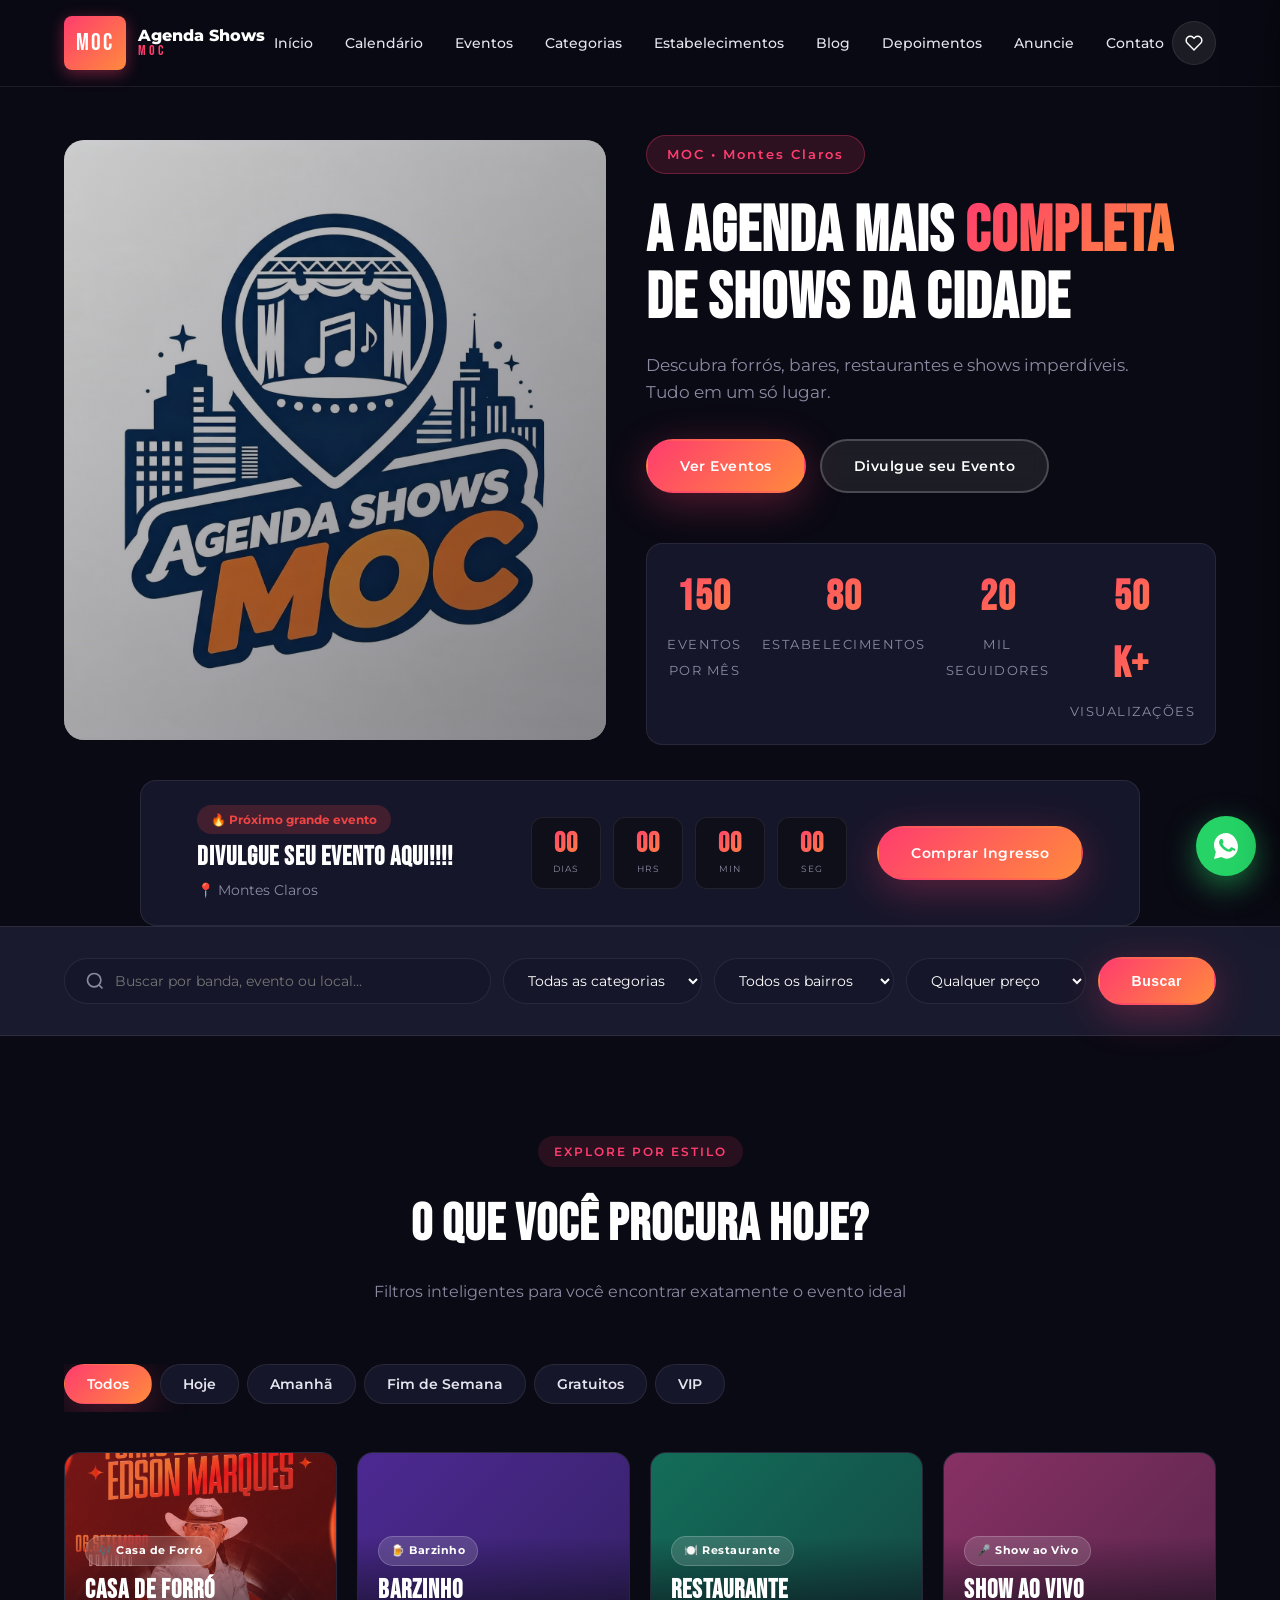
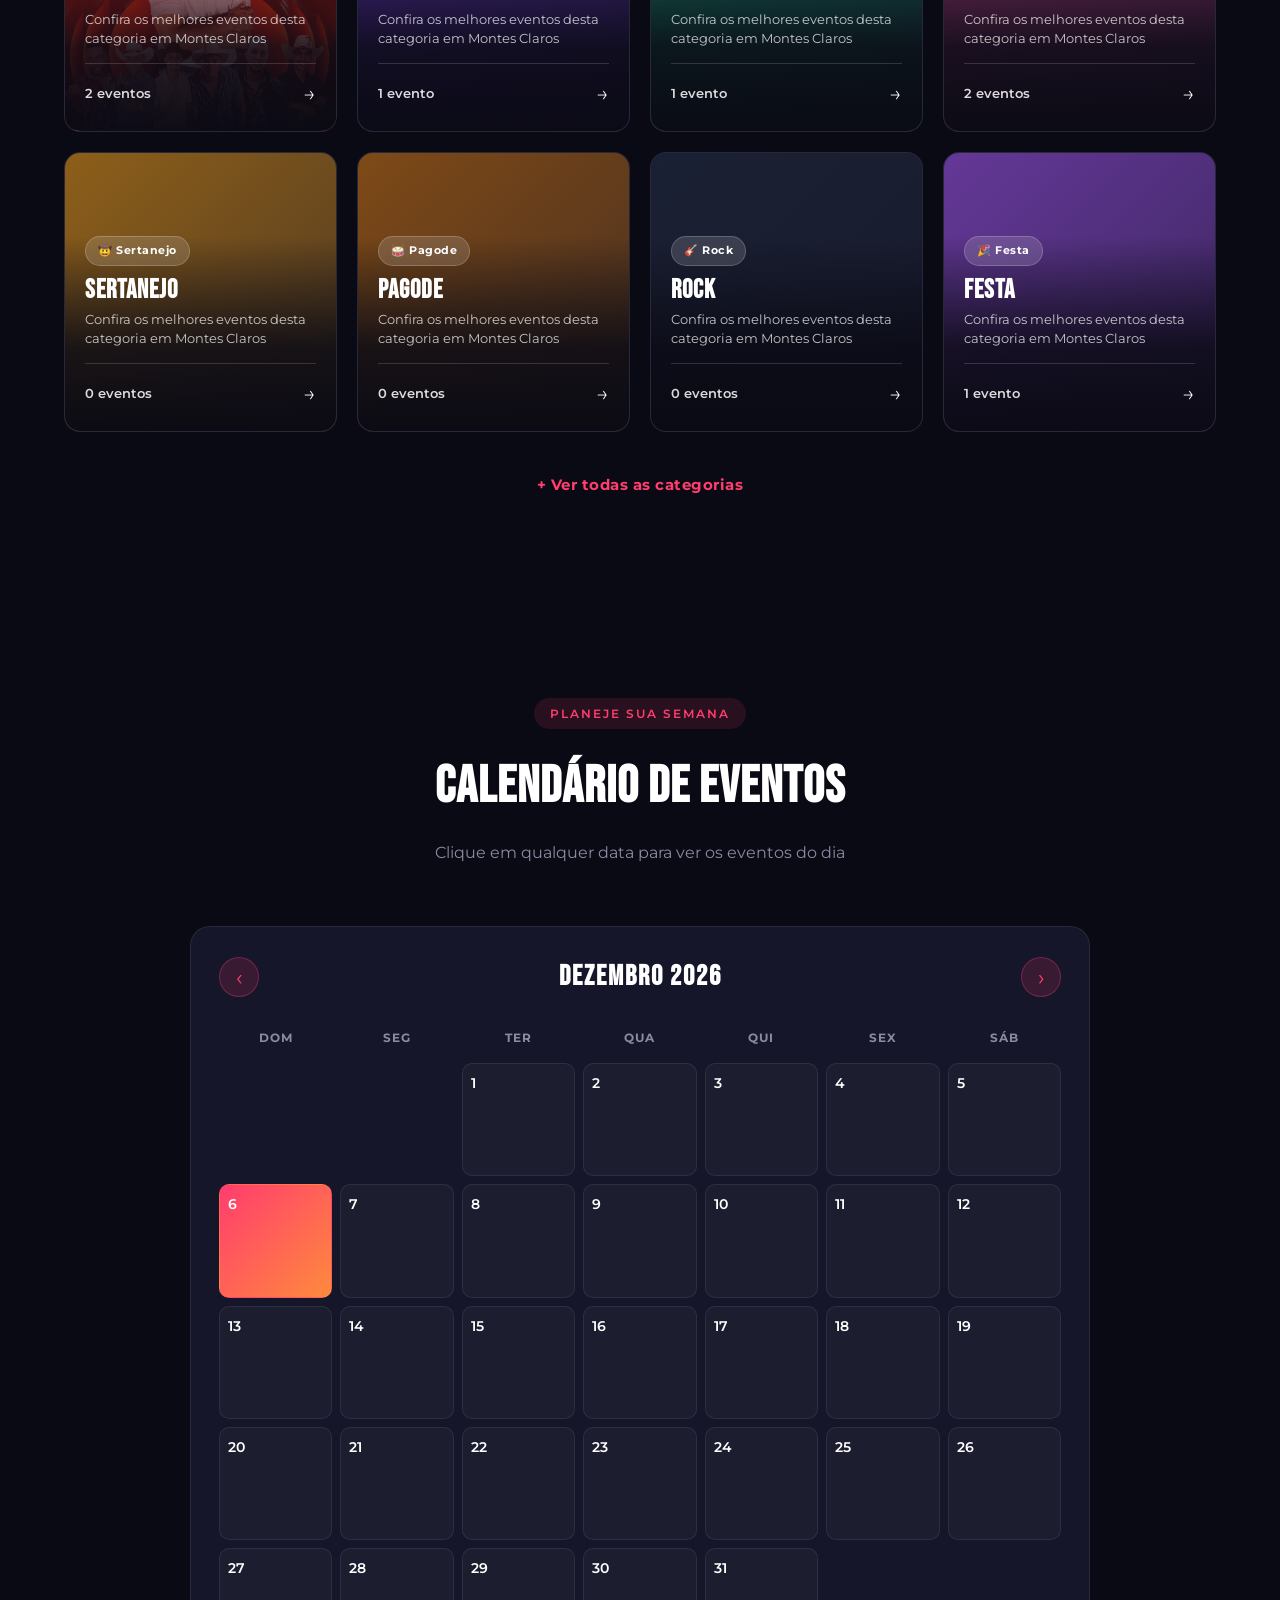
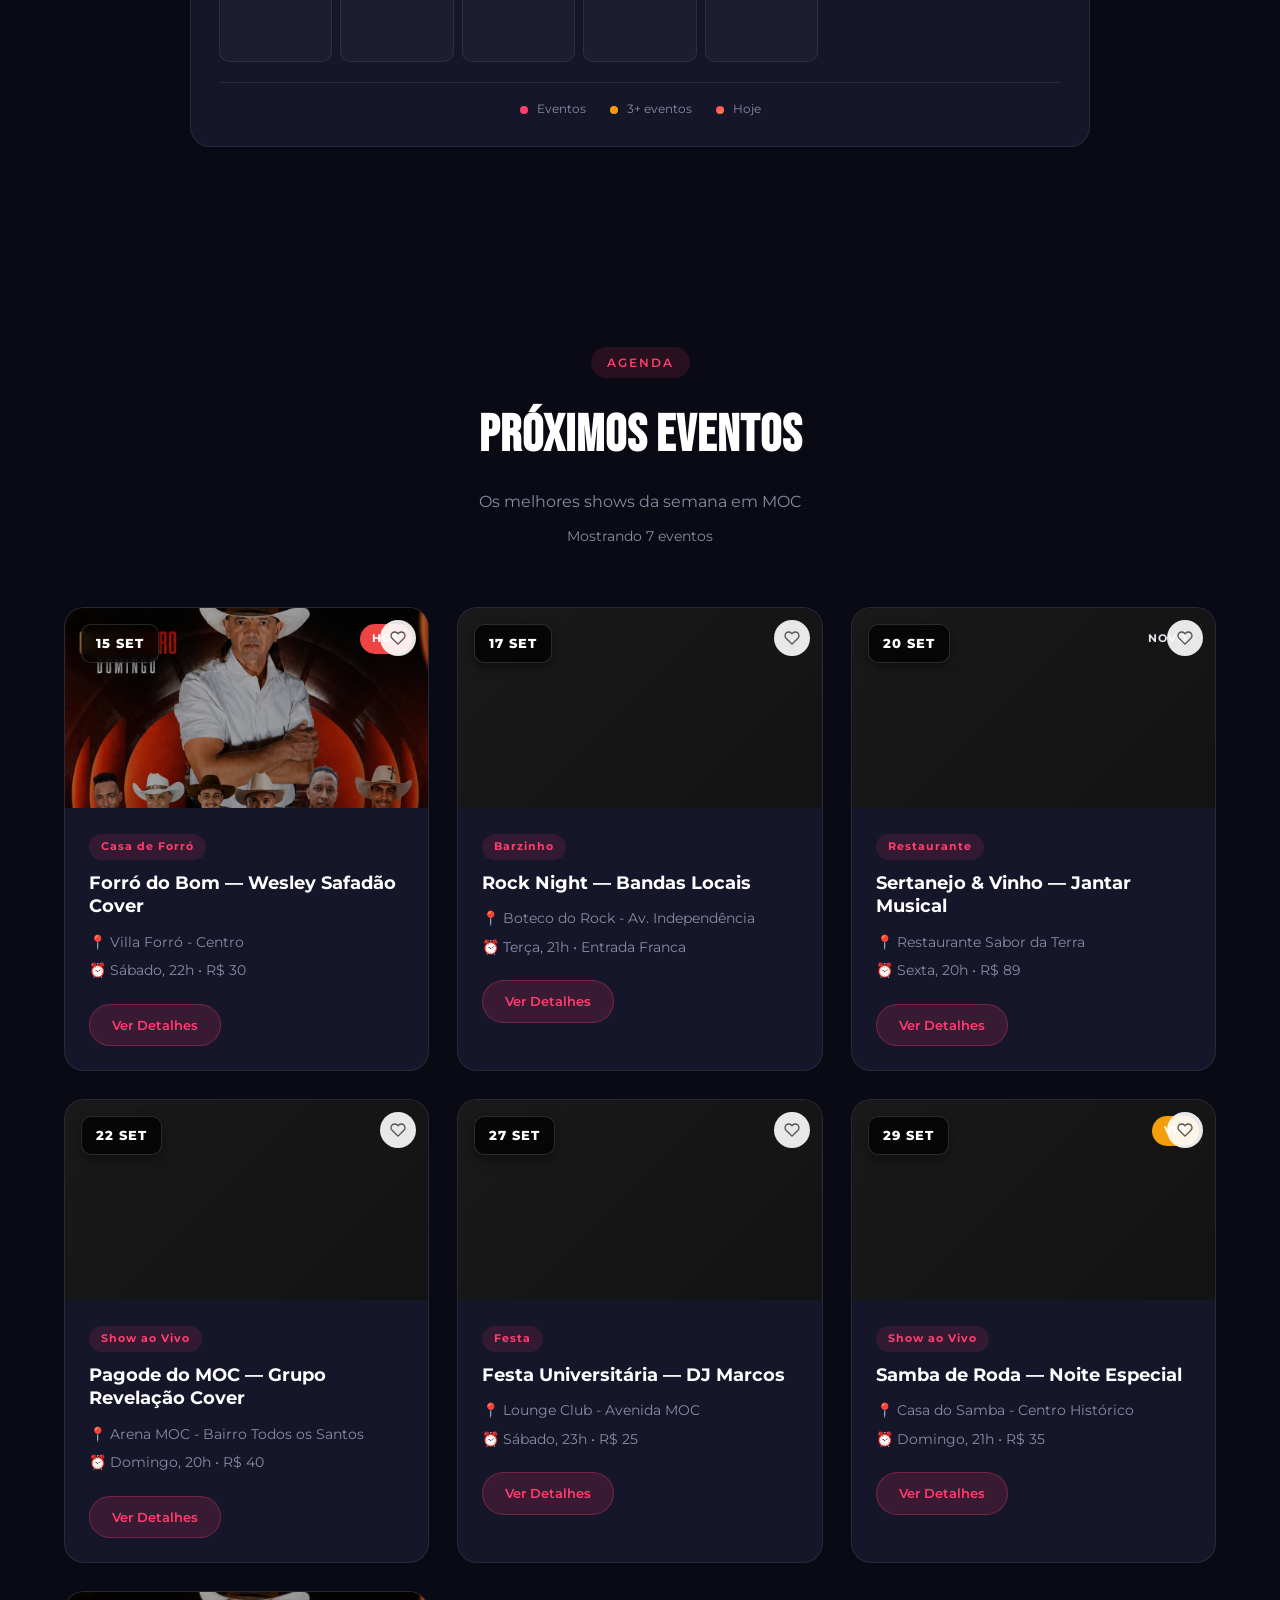
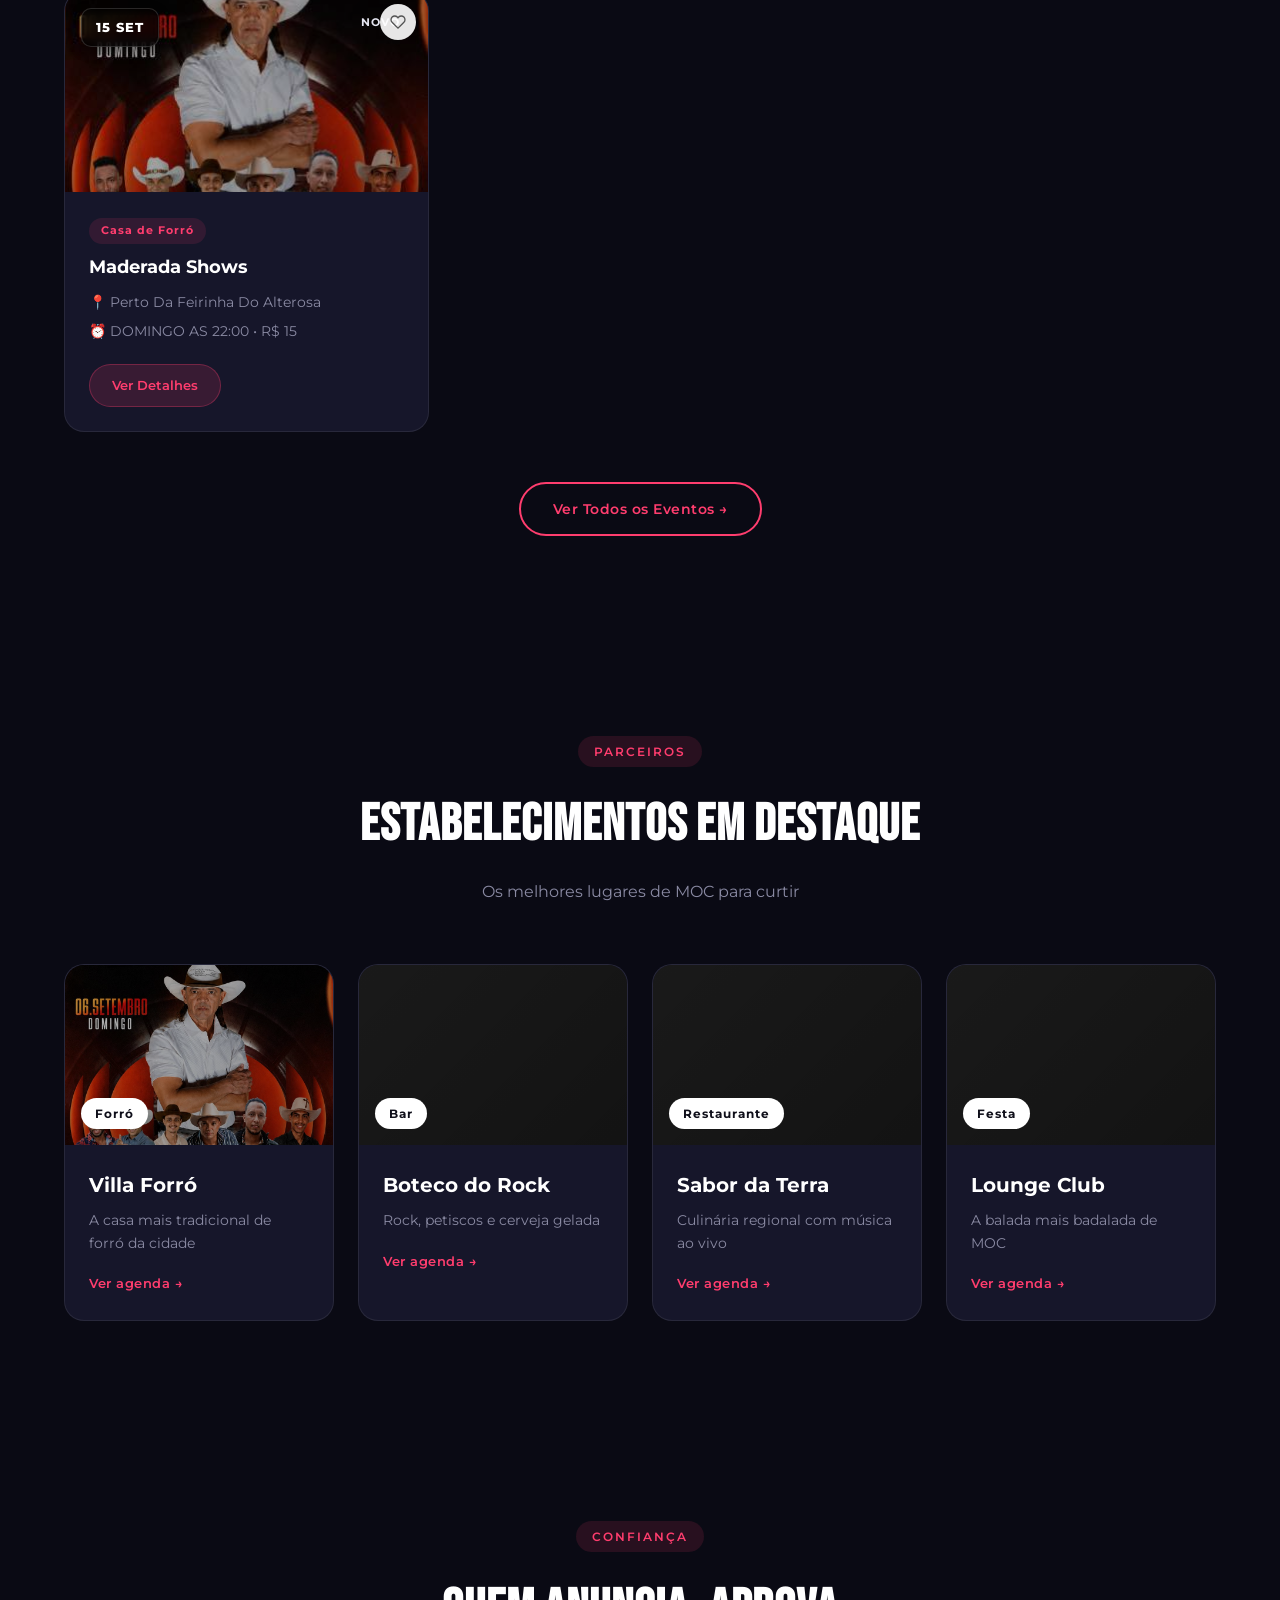
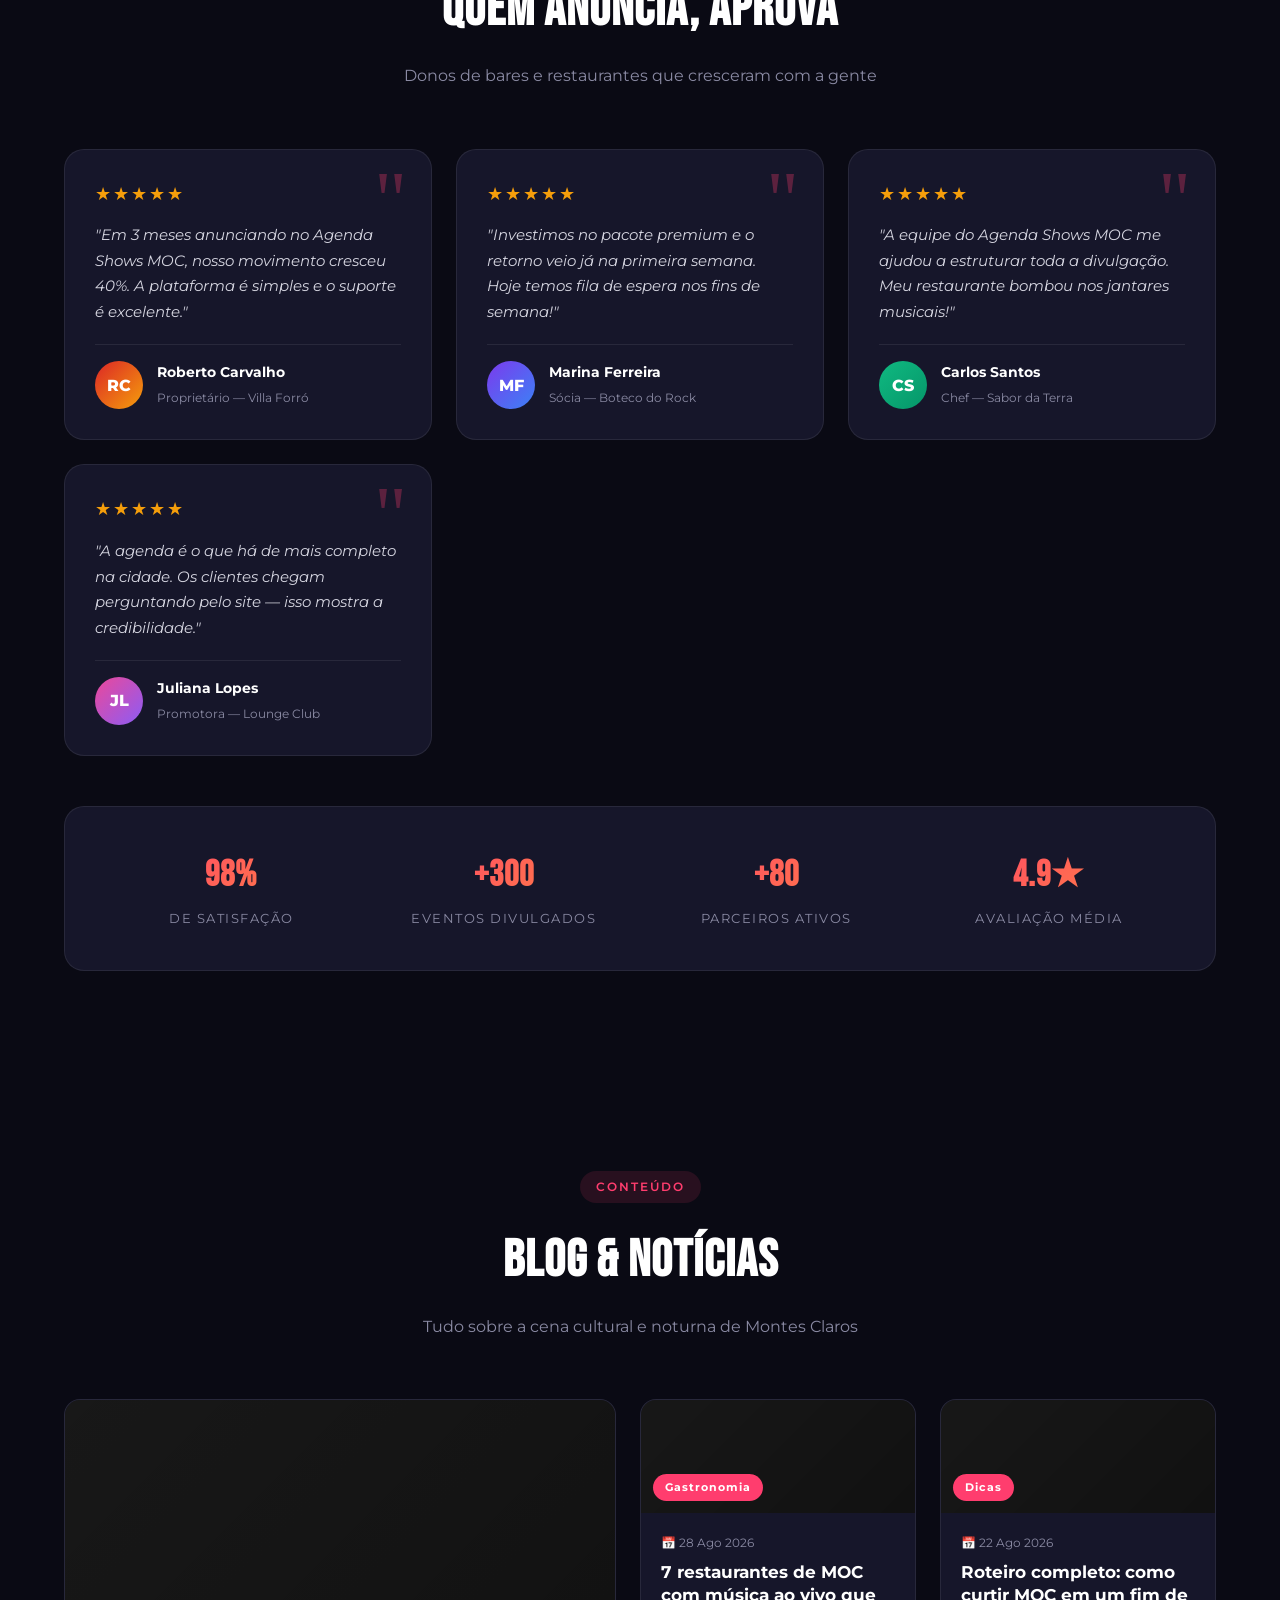
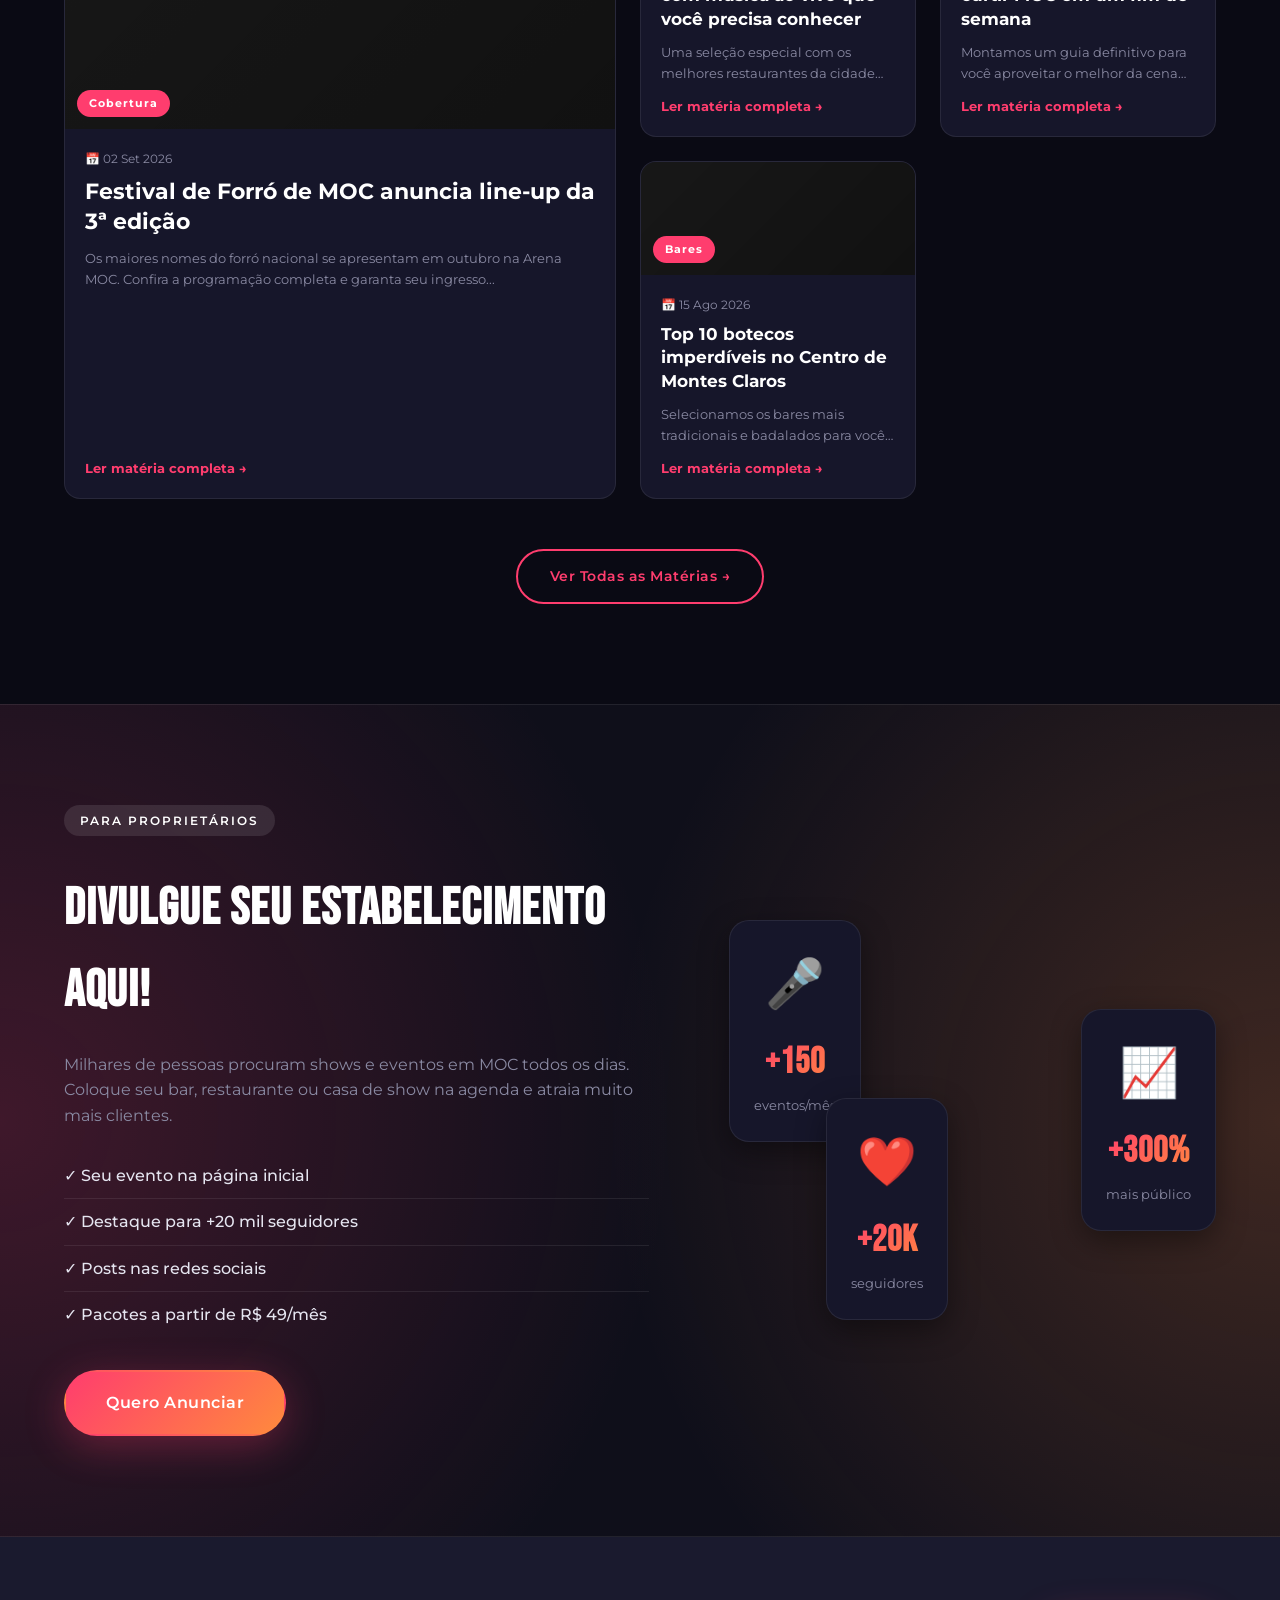
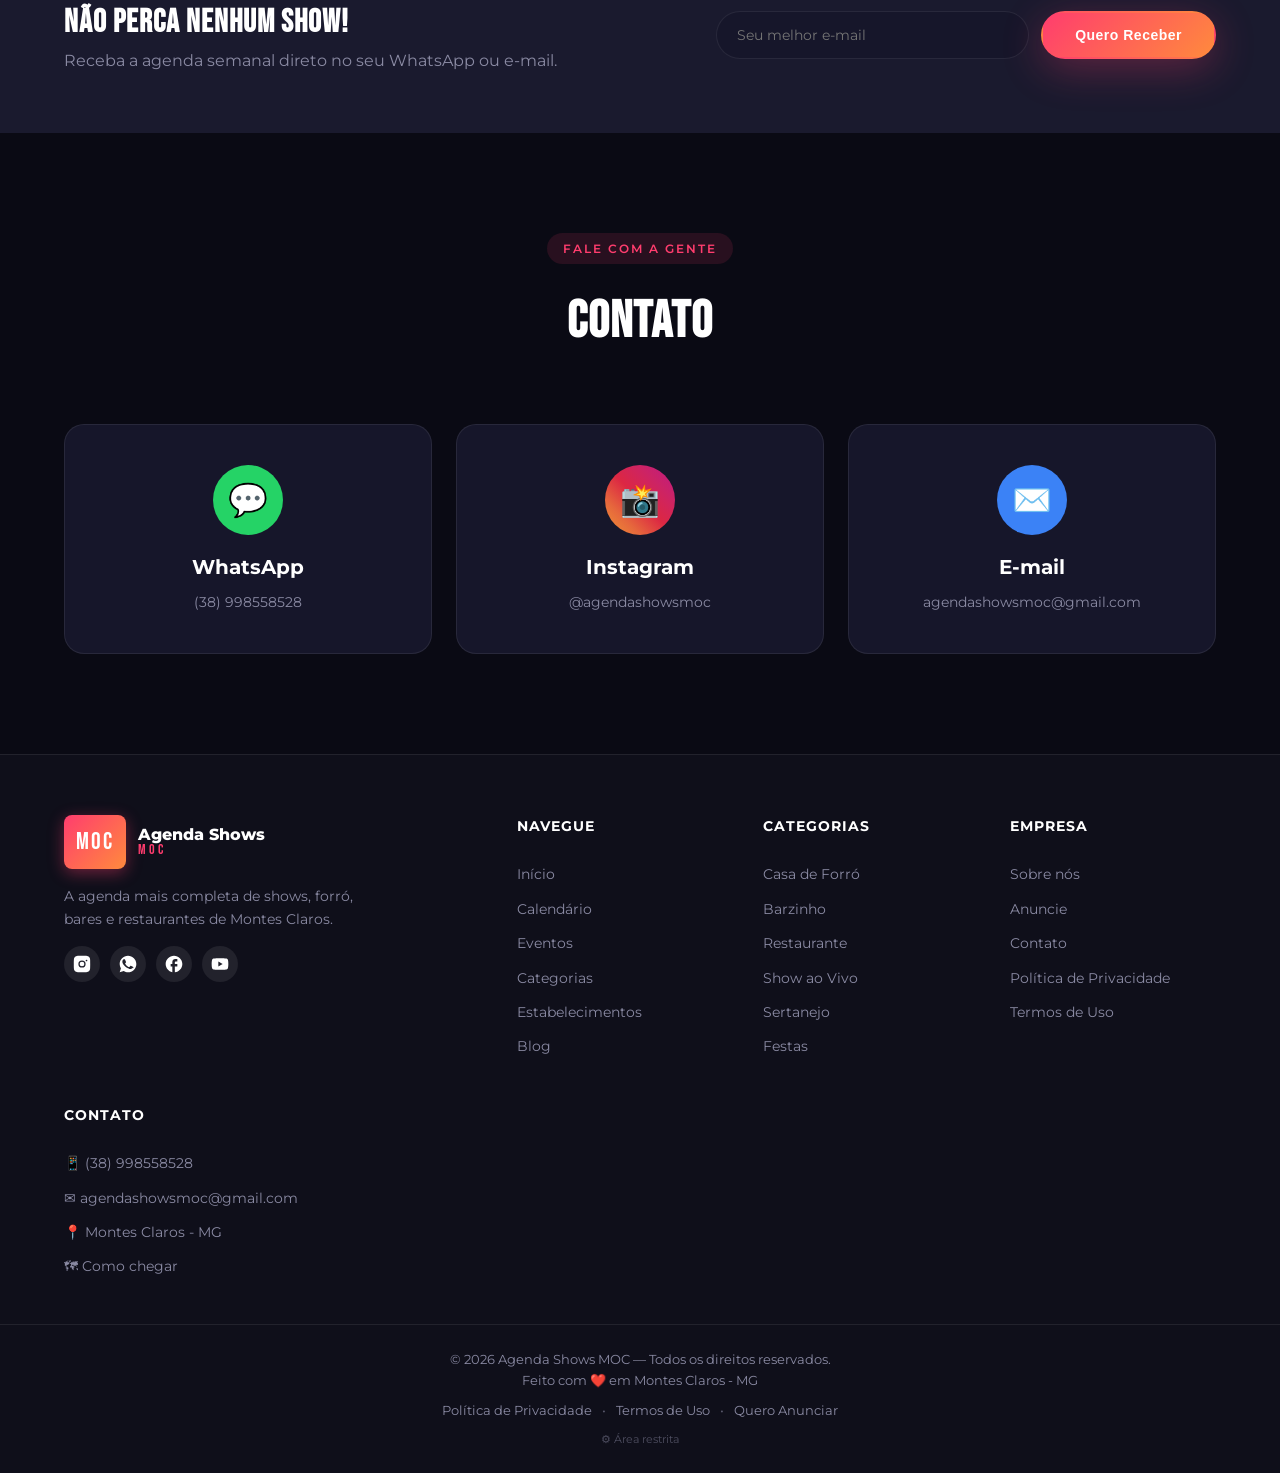
==== index.html @ f7b8862f "fix: capas-tema para categorias sem foto de evento (sertanejo, pagode, rock...) - Categorias usavam " ====
<!DOCTYPE html>
<html lang="pt-BR">
<head>
    <meta charset="UTF-8">
    <meta name="viewport" content="width=device-width, initial-scale=1.0">
    <title>Agenda Shows MOC - Shows, Forró, Bares e Restaurantes em Montes Claros</title>
    <meta name="description" content="A agenda mais completa de shows, forró, bares, restaurantes e festas de Montes Claros - MOC. Fique por dentro de todos os eventos da cidade!">
    <meta name="keywords" content="shows Montes Claros, forró MOC, bares MOC, restaurantes Montes Claros, agenda shows moc, eventos MOC, festas Montes Claros, sertanejo MOC">
    <meta name="author" content="Agenda Shows MOC">
    <meta name="theme-color" content="#0a0a14">

    <!-- 🔑 Google Analytics 4: substitua 'G-XXXXXXXXXX' pelo seu Measurement ID -->
    <script>
        window.GA4_ID = 'G-XXXXXXXXXX'; // TODO: cole aqui o seu Measurement ID
        (function () {
            var id = window.GA4_ID;
            if (!id || id.indexOf('XXXX') !== -1) return; // ativa só quando houver ID real
            window.dataLayer = window.dataLayer || [];
            function gtag() { dataLayer.push(arguments); }
            window.gtag = gtag;
            var s = document.createElement('script'); s.async = true;
            s.src = 'https://www.googletagmanager.com/gtag/js?id=' + id;
            document.head.appendChild(s);
            gtag('js', new Date());
            gtag('config', id);
        })();
    </script>
    <meta name="robots" content="index, follow">

    <!-- Open Graph / Facebook -->
    <meta property="og:type" content="website">
    <meta property="og:url" content="https://agendashowsmoc.com/">
    <meta property="og:title" content="Agenda Shows MOC - A agenda mais completa de Montes Claros">
    <meta property="og:description" content="Descubra shows, forró, bares e restaurantes imperdíveis em Montes Claros. Tudo em um só lugar!">
    <meta property="og:image" content="https://agendashowsmoc.com/AgendaShowsMoc.jpeg">
    <meta property="og:locale" content="pt_BR">
    <meta property="og:site_name" content="Agenda Shows MOC">

    <!-- Twitter -->
    <meta name="twitter:card" content="summary_large_image">
    <meta name="twitter:title" content="Agenda Shows MOC">
    <meta name="twitter:description" content="A agenda mais completa de shows e eventos de Montes Claros.">

    <!-- Schema.org -->
    <script type="application/ld+json">
    {
        "@context": "https://schema.org",
        "@type": "WebSite",
        "name": "Agenda Shows MOC",
        "url": "https://agendashowsmoc.com",
        "description": "A agenda mais completa de shows, forró, bares e restaurantes de Montes Claros",
        "potentialAction": {
            "@type": "SearchAction",
            "target": "https://agendashowsmoc.com/?busca={search_term_string}",
            "query-input": "required name=search_term_string"
        }
    }
    </script>

    <link rel="canonical" href="https://agendashowsmoc.com/">
    <link rel="icon" type="image/svg+xml" href="data:image/svg+xml,%3Csvg%20xmlns='http://www.w3.org/2000/svg'%20viewBox='0%200%20100%20100'%3E%3Crect%20width='100'%20height='100'%20rx='20'%20fill='%23ff3d6e'/%3E%3Ctext%20x='50'%20y='65'%20font-family='Arial%20Black'%20font-size='40'%20fill='white'%20text-anchor='middle'%20font-weight='900'%3EMOC%3C/text%3E%3C/svg%3E">

    <link rel="preconnect" href="https://fonts.googleapis.com">
    <link rel="preconnect" href="https://fonts.gstatic.com" crossorigin>
    <link rel="preconnect" href="https://images.unsplash.com" crossorigin>
    <link href="https://fonts.googleapis.com/css2?family=Bebas+Neue&family=Montserrat:wght@400;500;600;700;800;900&family=Pacifico&display=swap" rel="stylesheet">
    <link rel="stylesheet" href="styles.css?v=40">
</head>
<body>
    <!-- HEADER -->
    <header class="header">
        <div class="container header-inner">
            <a href="#" class="logo">
                <span class="logo-icon">MOC</span>
                <div class="logo-text">
                    <span class="logo-title">Agenda Shows</span>
                    <span class="logo-sub">MOC</span>
                </div>
            </a>
            <nav class="nav" id="nav">
                <a href="#home">Início</a>
                <a href="#calendario">Calendário</a>
                <a href="#eventos">Eventos</a>
                <a href="#categorias">Categorias</a>
                <a href="#estabelecimentos">Estabelecimentos</a>
                <a href="#blog">Blog</a>
                <a href="#depoimentos">Depoimentos</a>
                <a href="#anuncie">Anuncie</a>
                <a href="#contato">Contato</a>
            </nav>
            <div class="header-actions">
                <button class="fav-btn" id="favBtn" aria-label="Favoritos">
                    <svg viewBox="0 0 24 24" fill="none" stroke="currentColor" stroke-width="2"><path d="M20.84 4.61a5.5 5.5 0 0 0-7.78 0L12 5.67l-1.06-1.06a5.5 5.5 0 0 0-7.78 7.78l1.06 1.06L12 21.23l7.78-7.78 1.06-1.06a5.5 5.5 0 0 0 0-7.78z"/></svg>
                    <span class="fav-count" id="favCount">0</span>
                </button>
                <button class="menu-toggle" id="menuToggle" aria-label="Abrir menu" aria-expanded="false" aria-controls="nav">
                    <span></span><span></span><span></span>
                </button>
            </div>
        </div>
    </header>

    <!-- HERO -->
    <section class="hero" id="home">
        <div class="container hero-container">
            <div class="hero-img-wrapper">
                <img class="hero-img" src="fotos/AgendaShowsMoc.jpeg" alt="Agenda Shows MOC" decoding="async">
            </div>
            <div class="hero-content">
                <span class="hero-badge" data-cfg="heroBadge">MOC • Montes Claros</span>
                <h1 class="hero-title" data-cfg="heroTitulo">A agenda mais <span>completa</span> de shows da cidade</h1>
                <p class="hero-sub" data-cfg="heroSub">Descubra forrós, bares, restaurantes e shows imperdíveis. Tudo em um só lugar.</p>
                <div class="hero-actions">
                    <a href="#eventos" class="btn btn-primary">Ver Eventos</a>
                    <a href="#anuncie" class="btn btn-ghost">Divulgue seu Evento</a>
                </div>
                <div class="hero-stats">
                    <div class="stat"><strong data-target="150">0</strong><span>Eventos por mês</span></div>
                    <div class="stat"><strong data-target="80">0</strong><span>Estabelecimentos</span></div>
                    <div class="stat"><strong data-target="20">0</strong><span>Mil seguidores</span></div>
                    <div class="stat"><strong data-target="50">0</strong><strong style="margin-left:-2px">k+</strong><span>Visualizações</span></div>
                </div>
            </div>
        </div>

        <!-- Countdown do próximo grande evento -->
        <div class="hero-countdown">
            <div class="container countdown-inner">
                <div class="cd-left">
                    <span class="cd-tag">🔥 Próximo grande evento</span>
                    <h3 class="cd-title">Festival de Forró de MOC — 3ª Edição</h3>
                    <p class="cd-info">📍 Arena MOC • 15 de Outubro, 2026 • 20h</p>
                </div>
                <div class="cd-timer" id="cdTimer">
                    <div class="cd-box"><strong id="cdDays">00</strong><span>Dias</span></div>
                    <div class="cd-box"><strong id="cdHours">00</strong><span>Hrs</span></div>
                    <div class="cd-box"><strong id="cdMins">00</strong><span>Min</span></div>
                    <div class="cd-box"><strong id="cdSecs">00</strong><span>Seg</span></div>
                </div>
                <a href="#" class="btn btn-primary cd-btn">Comprar Ingresso</a>
            </div>
        </div>
    </section>

    <!-- BUSCA -->
    <section class="search-bar">
        <div class="container search-inner">
            <div class="search-box">
                <svg width="20" height="20" viewBox="0 0 24 24" fill="none" stroke="currentColor" stroke-width="2"><circle cx="11" cy="11" r="8"/><path d="m21 21-4.3-4.3"/></svg>
                <input type="text" id="searchInput" placeholder="Buscar por banda, evento ou local...">
            </div>
            <select class="filter-select" id="filterCat">
                <option value="">Todas as categorias</option>
                <option>Casa de Forró</option>
                <option>Barzinho</option>
                <option>Restaurante</option>
                <option>Show ao Vivo</option>
                <option>Sertanejo</option>
                <option>Pagode</option>
                <option>Rock</option>
                <option>Festa</option>
            </select>
            <select class="filter-select" id="filterBairro">
                <option value="">Todos os bairros</option>
                <option>Centro</option>
                <option>Todos os Santos</option>
                <option>Independência</option>
                <option>São José</option>
                <option>Cidade Nova</option>
                <option>Major Prates</option>
            </select>
            <select class="filter-select" id="filterPreco">
                <option value="">Qualquer preço</option>
                <option>Gratuito</option>
                <option>Até R$ 30</option>
                <option>Até R$ 60</option>
                <option>Até R$ 100</option>
                <option>Acima de R$ 100</option>
            </select>
            <button class="btn btn-primary" id="searchBtn">Buscar</button>
        </div>
    </section>

    <!-- CATEGORIAS -->
    <section class="section categorias" id="categorias">
        <div class="container">
            <div class="section-head">
                <span class="section-tag" data-cfg="catTag">Explore por estilo</span>
                <h2 class="section-title" data-cfg="catTitulo">O que você procura hoje?</h2>
                <p class="section-sub" data-cfg="catSub">Filtros inteligentes para você encontrar exatamente o evento ideal</p>
            </div>

            <div class="cat-tabs">
                <button class="cat-tab active">Todos</button>
                <button class="cat-tab">Hoje</button>
                <button class="cat-tab">Amanhã</button>
                <button class="cat-tab">Fim de Semana</button>
                <button class="cat-tab">Gratuitos</button>
                <button class="cat-tab">VIP</button>
            </div>

            <div class="cat-grid">
                <a href="#" class="cat-card cat-forro">
                    <div class="cat-img" style="background-image:linear-gradient(135deg,rgba(0,0,0,0.35),rgba(0,0,0,0.55)),url('fotos/forro-coronel-edson-marques.jpeg')"></div>
                    <div class="cat-body">
                        <div class="cat-badge">
                            <svg viewBox="0 0 24 24" fill="none" stroke="currentColor" stroke-width="2"><path d="M9 18V5l12-2v13"/><circle cx="6" cy="18" r="3"/><circle cx="18" cy="16" r="3"/></svg>
                            Forró
                        </div>
                        <h3>Casa de Forró</h3>
                        <p>Sanfona, zabumba e o autêntico pé-de-serra do norte de Minas</p>
                        <div class="cat-meta">
                            <span class="cat-count">42 eventos</span>
                            <span class="cat-arrow">→</span>
                        </div>
                    </div>
                </a>

                <a href="#" class="cat-card cat-bar">
                    <div class="cat-img" style="background-image:linear-gradient(135deg,rgba(0,0,0,0.35),rgba(0,0,0,0.55)),url('https://images.unsplash.com/photo-1514933651103-005eec06c04b?w=900&q=80')"></div>
                    <div class="cat-body">
                        <div class="cat-badge">
                            <svg viewBox="0 0 24 24" fill="none" stroke="currentColor" stroke-width="2"><path d="M17 8h1a4 4 0 0 1 0 8h-1"/><path d="M3 8h14v9a4 4 0 0 1-4 4H7a4 4 0 0 1-4-4V8z"/><line x1="6" y1="2" x2="6" y2="5"/><line x1="10" y1="2" x2="10" y2="5"/><line x1="14" y1="2" x2="14" y2="5"/></svg>
                            Barzinho
                        </div>
                        <h3>Bares &amp; Botecos</h3>
                        <p>Petiscos, cerveja gelada e música ao vivo nos melhores pontos</p>
                        <div class="cat-meta">
                            <span class="cat-count">38 eventos</span>
                            <span class="cat-arrow">→</span>
                        </div>
                    </div>
                </a>

                <a href="#" class="cat-card cat-rest">
                    <div class="cat-img" style="background-image:linear-gradient(135deg,rgba(0,0,0,0.35),rgba(0,0,0,0.55)),url('https://images.unsplash.com/photo-1555396273-367ea4eb4db5?w=900&q=80')"></div>
                    <div class="cat-body">
                        <div class="cat-badge">
                            <svg viewBox="0 0 24 24" fill="none" stroke="currentColor" stroke-width="2"><path d="M3 2v7c0 1.1.9 2 2 2h4a2 2 0 0 0 2-2V2"/><path d="M7 2v20"/><path d="M21 15V2v0a5 5 0 0 0-5 5v6c0 1.1.9 2 2 2h3zm0 0v7"/></svg>
                            Gastronomia
                        </div>
                        <h3>Restaurantes</h3>
                        <p>Jantares musicais com a melhor culinária da região</p>
                        <div class="cat-meta">
                            <span class="cat-count">21 eventos</span>
                            <span class="cat-arrow">→</span>
                        </div>
                    </div>
                </a>

                <a href="#" class="cat-card cat-show">
                    <div class="cat-img" style="background-image:linear-gradient(135deg,rgba(0,0,0,0.35),rgba(0,0,0,0.55)),url('https://images.unsplash.com/photo-1429962714451-bb934ecdc4ec?w=900&q=80')"></div>
                    <div class="cat-body">
                        <div class="cat-badge">
                            <svg viewBox="0 0 24 24" fill="none" stroke="currentColor" stroke-width="2"><path d="M12 1a3 3 0 0 0-3 3v8a3 3 0 0 0 6 0V4a3 3 0 0 0-3-3z"/><path d="M19 10v2a7 7 0 0 1-14 0v-2"/><line x1="12" y1="19" x2="12" y2="23"/><line x1="8" y1="23" x2="16" y2="23"/></svg>
                            Ao Vivo
                        </div>
                        <h3>Shows ao Vivo</h3>
                        <p>Grandes artistas, bandas covers e turnês imperdíveis</p>
                        <div class="cat-meta">
                            <span class="cat-count">15 eventos</span>
                            <span class="cat-arrow">→</span>
                        </div>
                    </div>
                </a>

                <a href="#" class="cat-card cat-sertanejo">
                    <div class="cat-img" style="background-image:linear-gradient(135deg,rgba(0,0,0,0.35),rgba(0,0,0,0.55)),url('https://images.unsplash.com/photo-1493225457124-a3eb161ffa5f?w=900&q=80')"></div>
                    <div class="cat-body">
                        <div class="cat-badge">
                            <svg viewBox="0 0 24 24" fill="none" stroke="currentColor" stroke-width="2"><circle cx="12" cy="12" r="10"/><path d="M2 12h20"/><path d="M12 2a15.3 15.3 0 0 1 4 10 15.3 15.3 0 0 1-4 10 15.3 15.3 0 0 1-4-10 15.3 15.3 0 0 1 4-10z"/></svg>
                            Sertanejo
                        </div>
                        <h3>Sertanejo</h3>
                        <p>Sofrência, modão e universitário para cantar junto</p>
                        <div class="cat-meta">
                            <span class="cat-count">28 eventos</span>
                            <span class="cat-arrow">→</span>
                        </div>
                    </div>
                </a>

                <a href="#" class="cat-card cat-pagode">
                    <div class="cat-img" style="background-image:linear-gradient(135deg,rgba(0,0,0,0.35),rgba(0,0,0,0.55)),url('https://images.unsplash.com/photo-1571266028243-d220c6a35277?w=900&q=80')"></div>
                    <div class="cat-body">
                        <div class="cat-badge">
                            <svg viewBox="0 0 24 24" fill="none" stroke="currentColor" stroke-width="2"><path d="M9 18V5l12-2v13"/><circle cx="6" cy="18" r="3"/><circle cx="18" cy="16" r="3"/></svg>
                            Pagode
                        </div>
                        <h3>Pagode &amp; Samba</h3>
                        <p>Roda de samba, pagode e clássicos que não podem faltar</p>
                        <div class="cat-meta">
                            <span class="cat-count">19 eventos</span>
                            <span class="cat-arrow">→</span>
                        </div>
                    </div>
                </a>

                <a href="#" class="cat-card cat-rock">
                    <div class="cat-img" style="background-image:linear-gradient(135deg,rgba(0,0,0,0.35),rgba(0,0,0,0.55)),url('https://images.unsplash.com/photo-1511671782779-c97d3d27a1d4?w=900&q=80')"></div>
                    <div class="cat-body">
                        <div class="cat-badge">
                            <svg viewBox="0 0 24 24" fill="none" stroke="currentColor" stroke-width="2"><polygon points="13 2 3 14 12 14 11 22 21 10 12 10 13 2"/></svg>
                            Rock
                        </div>
                        <h3>Rock &amp; Pop</h3>
                        <p>Bandas autorais, clássicos do rock e indie para os apaixonados</p>
                        <div class="cat-meta">
                            <span class="cat-count">12 eventos</span>
                            <span class="cat-arrow">→</span>
                        </div>
                    </div>
                </a>

                <a href="#" class="cat-card cat-festa">
                    <div class="cat-img" style="background-image:linear-gradient(135deg,rgba(0,0,0,0.35),rgba(0,0,0,0.55)),url('https://images.unsplash.com/photo-1492684223066-81342ee5ff30?w=900&q=80')"></div>
                    <div class="cat-body">
                        <div class="cat-badge">
                            <svg viewBox="0 0 24 24" fill="none" stroke="currentColor" stroke-width="2"><path d="M5.8 11.3 2 22l10.7-3.79"/><path d="M4 3h.01"/><path d="M22 8h.01"/><path d="M15 2h.01"/><path d="M22 20h.01"/><path d="m22 2-2.24.75a2.9 2.9 0 0 0-1.96 3.12c.1.86-.57 1.63-1.45 1.63h-.38c-.86 0-1.6.6-1.76 1.44L14 10"/><path d="m22 13-1.7-.74a2.9 2.9 0 0 0-3.79 1.27l-.17.33a2.9 2.9 0 0 1-3.79 1.27L12 14.7"/></svg>
                            Festas
                        </div>
                        <h3>Festas &amp; Baladas</h3>
                        <p>Universitárias, temáticas e as melhores baladas da cidade</p>
                        <div class="cat-meta">
                            <span class="cat-count">24 eventos</span>
                            <span class="cat-arrow">→</span>
                        </div>
                    </div>
                </a>
            </div>

            <div class="cat-foot">
                <a href="#" class="cat-foot-link" data-action="todasCategorias">+ Ver todas as categorias</a>
            </div>
        </div>
    </section>

    <!-- CALENDÁRIO -->
    <section class="section calendario" id="calendario">
        <div class="container">
            <div class="section-head">
                <span class="section-tag" data-cfg="calTag">Planeje sua semana</span>
                <h2 class="section-title" data-cfg="calTitulo">Calendário de Eventos</h2>
                <p class="section-sub" data-cfg="calSub">Clique em qualquer data para ver os eventos do dia</p>
            </div>
            <div class="cal-wrap">
                <div class="cal-header">
                    <button class="cal-nav" id="calPrev" aria-label="Mês anterior">‹</button>
                    <h3 id="calMonth">Setembro 2026</h3>
                    <button class="cal-nav" id="calNext" aria-label="Próximo mês">›</button>
                </div>
                <div class="cal-weekdays">
                    <div>Dom</div><div>Seg</div><div>Ter</div><div>Qua</div><div>Qui</div><div>Sex</div><div>Sáb</div>
                </div>
                <div class="cal-grid" id="calGrid"></div>
                <div class="cal-legend">
                    <span><span class="legend-dot legend-has"></span> Eventos</span>
                    <span><span class="legend-dot legend-many"></span> 3+ eventos</span>
                    <span><span class="legend-dot legend-today"></span> Hoje</span>
                </div>
            </div>
        </div>
    </section>

    <!-- MODAL DE EVENTOS DO DIA -->
    <div class="modal-overlay" id="dayModal">
        <div class="modal modal-day">
            <button class="modal-close" id="dayModalClose">×</button>
            <div class="day-modal-head">
                <div>
                    <span class="section-tag">📅 Eventos do dia</span>
                    <h2 id="dayModalTitle">15 de Setembro</h2>
                </div>
                <div class="day-modal-count" id="dayModalCount">2 eventos</div>
            </div>
            <div class="day-modal-body" id="dayModalBody"></div>
        </div>
    </div>

    <!-- EVENTOS -->
    <section class="section eventos" id="eventos">
        <div class="container">
            <div class="section-head">
                <span class="section-tag" data-cfg="evTag">Agenda</span>
                <h2 class="section-title" data-cfg="evTitulo">Próximos Eventos</h2>
                <p class="section-sub" data-cfg="evSub">Os melhores shows da semana em MOC</p>
                <div class="events-count" id="eventsCount">Mostrando 6 eventos</div>
            </div>
            <div class="event-grid" id="eventGrid">
                <article class="event-card" data-id="1" data-cat="Casa de Forró" data-bairro="Centro" data-preco="30" data-titulo="Forró do Bom — Wesley Safadão Cover" data-local="Villa Forró - Centro" data-data="15 SET" data-hora="Sábado, 22h" data-desc="A noite mais esperada do forró em MOC! Cerveja gelada, ambiente climatizado e a melhor sanfona da cidade tocando os maiores sucessos do momento.">
                    <button class="fav-card" data-fav="1" aria-label="Favoritar">
                        <svg viewBox="0 0 24 24" fill="none" stroke="currentColor" stroke-width="2"><path d="M20.84 4.61a5.5 5.5 0 0 0-7.78 0L12 5.67l-1.06-1.06a5.5 5.5 0 0 0-7.78 7.78l1.06 1.06L12 21.23l7.78-7.78 1.06-1.06a5.5 5.5 0 0 0 0-7.78z"/></svg>
                    </button>
                    <div class="event-img" style="background-image:linear-gradient(135deg,#ff3d6e,#ff8a3d)">
                        <span class="event-date">15 SET</span>
                        <span class="event-tag tag-hot">HOT</span>
                    </div>
                    <div class="event-info">
                        <span class="event-cat">Casa de Forró</span>
                        <h3 class="event-title">Forró do Bom — Wesley Safadão Cover</h3>
                        <p class="event-local">📍 Villa Forró - Centro</p>
                        <p class="event-time">⏰ Sábado, 22h • R$ 30</p>
                        <a href="#" class="event-btn open-modal" data-id="1">Ver Detalhes</a>
                    </div>
                </article>
                <article class="event-card" data-id="2" data-cat="Barzinho" data-bairro="Independência" data-preco="0" data-titulo="Rock Night — Bandas Locais" data-local="Boteco do Rock - Av. Independência" data-data="17 SET" data-hora="Terça, 21h" data-desc="Noite de rock com bandas autorais e clássicos inesquecíveis. Chopp em dobro e petiscos especiais.">
                    <button class="fav-card" data-fav="2" aria-label="Favoritar">
                        <svg viewBox="0 0 24 24" fill="none" stroke="currentColor" stroke-width="2"><path d="M20.84 4.61a5.5 5.5 0 0 0-7.78 0L12 5.67l-1.06-1.06a5.5 5.5 0 0 0-7.78 7.78l1.06 1.06L12 21.23l7.78-7.78 1.06-1.06a5.5 5.5 0 0 0 0-7.78z"/></svg>
                    </button>
                    <div class="event-img" style="background-image:linear-gradient(135deg,#7c3aed,#3b82f6)">
                        <span class="event-date">17 SET</span>
                    </div>
                    <div class="event-info">
                        <span class="event-cat">Barzinho</span>
                        <h3 class="event-title">Rock Night — Bandas Locais</h3>
                        <p class="event-local">📍 Boteco do Rock - Av. Independência</p>
                        <p class="event-time">⏰ Terça, 21h • Entrada Franca</p>
                        <a href="#" class="event-btn open-modal" data-id="2">Ver Detalhes</a>
                    </div>
                </article>
                <article class="event-card" data-id="3" data-cat="Restaurante" data-bairro="Centro" data-preco="89" data-titulo="Sertanejo & Vinho — Jantar Musical" data-local="Restaurante Sabor da Terra" data-data="20 SET" data-hora="Sexta, 20h" data-desc="Jantar harmonizado com pratos da culinária regional e show de sertanejo ao vivo. Reservas limitadas.">
                    <button class="fav-card" data-fav="3" aria-label="Favoritar">
                        <svg viewBox="0 0 24 24" fill="none" stroke="currentColor" stroke-width="2"><path d="M20.84 4.61a5.5 5.5 0 0 0-7.78 0L12 5.67l-1.06-1.06a5.5 5.5 0 0 0-7.78 7.78l1.06 1.06L12 21.23l7.78-7.78 1.06-1.06a5.5 5.5 0 0 0 0-7.78z"/></svg>
                    </button>
                    <div class="event-img" style="background-image:linear-gradient(135deg,#10b981,#059669)">
                        <span class="event-date">20 SET</span>
                        <span class="event-tag tag-new">NOVO</span>
                    </div>
                    <div class="event-info">
                        <span class="event-cat">Restaurante</span>
                        <h3 class="event-title">Sertanejo &amp; Vinho — Jantar Musical</h3>
                        <p class="event-local">📍 Restaurante Sabor da Terra</p>
                        <p class="event-time">⏰ Sexta, 20h • R$ 89</p>
                        <a href="#" class="event-btn open-modal" data-id="3">Ver Detalhes</a>
                    </div>
                </article>
                <article class="event-card" data-id="4" data-cat="Show ao Vivo" data-bairro="Todos os Santos" data-preco="40" data-titulo="Pagode do MOC — Grupo Revelação Cover" data-local="Arena MOC - Bairro Todos os Santos" data-data="22 SET" data-hora="Domingo, 20h" data-desc="O melhor pagode da região com a banda cover mais requisitada do momento. Open de chopp até meia-noite.">
                    <button class="fav-card" data-fav="4" aria-label="Favoritar">
                        <svg viewBox="0 0 24 24" fill="none" stroke="currentColor" stroke-width="2"><path d="M20.84 4.61a5.5 5.5 0 0 0-7.78 0L12 5.67l-1.06-1.06a5.5 5.5 0 0 0-7.78 7.78l1.06 1.06L12 21.23l7.78-7.78 1.06-1.06a5.5 5.5 0 0 0 0-7.78z"/></svg>
                    </button>
                    <div class="event-img" style="background-image:linear-gradient(135deg,#f59e0b,#ef4444)">
                        <span class="event-date">22 SET</span>
                    </div>
                    <div class="event-info">
                        <span class="event-cat">Show ao Vivo</span>
                        <h3 class="event-title">Pagode do MOC — Grupo Revelação Cover</h3>
                        <p class="event-local">📍 Arena MOC - Bairro Todos os Santos</p>
                        <p class="event-time">⏰ Domingo, 20h • R$ 40</p>
                        <a href="#" class="event-btn open-modal" data-id="4">Ver Detalhes</a>
                    </div>
                </article>
                <article class="event-card" data-id="5" data-cat="Festa" data-bairro="Centro" data-preco="25" data-titulo="Festa Universitária — DJ Marcos" data-local="Lounge Club - Avenida MOC" data-data="27 SET" data-hora="Sábado, 23h" data-desc="A balada mais badalada da cidade com DJ Marcos e convidados. Open de vodka para o primeiro lote.">
                    <button class="fav-card" data-fav="5" aria-label="Favoritar">
                        <svg viewBox="0 0 24 24" fill="none" stroke="currentColor" stroke-width="2"><path d="M20.84 4.61a5.5 5.5 0 0 0-7.78 0L12 5.67l-1.06-1.06a5.5 5.5 0 0 0-7.78 7.78l1.06 1.06L12 21.23l7.78-7.78 1.06-1.06a5.5 5.5 0 0 0 0-7.78z"/></svg>
                    </button>
                    <div class="event-img" style="background-image:linear-gradient(135deg,#ec4899,#8b5cf6)">
                        <span class="event-date">27 SET</span>
                    </div>
                    <div class="event-info">
                        <span class="event-cat">Festa</span>
                        <h3 class="event-title">Festa Universitária — DJ Marcos</h3>
                        <p class="event-local">📍 Lounge Club - Avenida MOC</p>
                        <p class="event-time">⏰ Sábado, 23h • R$ 25</p>
                        <a href="#" class="event-btn open-modal" data-id="5">Ver Detalhes</a>
                    </div>
                </article>
                <article class="event-card" data-id="6" data-cat="Show ao Vivo" data-bairro="Centro" data-preco="35" data-titulo="Samba de Roda — Noite Especial" data-local="Casa do Samba - Centro Histórico" data-data="29 SET" data-hora="Domingo, 21h" data-desc="Roda de samba com clássicos que marcaram época. Participação especial do mestre Cavaco.">
                    <button class="fav-card" data-fav="6" aria-label="Favoritar">
                        <svg viewBox="0 0 24 24" fill="none" stroke="currentColor" stroke-width="2"><path d="M20.84 4.61a5.5 5.5 0 0 0-7.78 0L12 5.67l-1.06-1.06a5.5 5.5 0 0 0-7.78 7.78l1.06 1.06L12 21.23l7.78-7.78 1.06-1.06a5.5 5.5 0 0 0 0-7.78z"/></svg>
                    </button>
                    <div class="event-img" style="background-image:linear-gradient(135deg,#0ea5e9,#1e40af)">
                        <span class="event-date">29 SET</span>
                        <span class="event-tag tag-vip">VIP</span>
                    </div>
                    <div class="event-info">
                        <span class="event-cat">Show ao Vivo</span>
                        <h3 class="event-title">Samba de Roda — Noite Especial</h3>
                        <p class="event-local">📍 Casa do Samba - Centro Histórico</p>
                        <p class="event-time">⏰ Domingo, 21h • R$ 35</p>
                        <a href="#" class="event-btn open-modal" data-id="6">Ver Detalhes</a>
                    </div>
                </article>

                <!-- Eventos extras para o calendário -->
                <article class="event-card" data-id="7" data-cat="Sertanejo" data-bairro="Cidade Nova" data-preco="40" data-titulo="Sertanejo Universitário — Marília Cover" data-local="Arena MOC - Cidade Nova" data-data="06 SET" data-hora="Sábado, 22h" data-desc="A noite mais sertaneja de MOC com a banda cover mais requisitada do momento.">
                    <button class="fav-card" data-fav="7" aria-label="Favoritar">
                        <svg viewBox="0 0 24 24" fill="none" stroke="currentColor" stroke-width="2"><path d="M20.84 4.61a5.5 5.5 0 0 0-7.78 0L12 5.67l-1.06-1.06a5.5 5.5 0 0 0-7.78 7.78l1.06 1.06L12 21.23l7.78-7.78 1.06-1.06a5.5 5.5 0 0 0 0-7.78z"/></svg>
                    </button>
                    <div class="event-img" style="background-image:linear-gradient(135deg,#f59e0b,#fbbf24)">
                        <span class="event-date">06 SET</span>
                    </div>
                    <div class="event-info">
                        <span class="event-cat">Sertanejo</span>
                        <h3 class="event-title">Sertanejo Universitário — Marília Cover</h3>
                        <p class="event-local">📍 Arena MOC - Cidade Nova</p>
                        <p class="event-time">⏰ Sábado, 22h • R$ 40</p>
                        <a href="#" class="event-btn open-modal" data-id="7">Ver Detalhes</a>
                    </div>
                </article>

                <article class="event-card" data-id="8" data-cat="Casa de Forró" data-bairro="São José" data-preco="25" data-titulo="Quarta do Forró — Trio Pé-de-Serra" data-local="Boteco São José" data-data="10 SET" data-hora="Quarta, 21h" data-desc="A tradicional quarta do forró com o melhor trio pé-de-serra da cidade. Cerveja em dobro.">
                    <button class="fav-card" data-fav="8" aria-label="Favoritar">
                        <svg viewBox="0 0 24 24" fill="none" stroke="currentColor" stroke-width="2"><path d="M20.84 4.61a5.5 5.5 0 0 0-7.78 0L12 5.67l-1.06-1.06a5.5 5.5 0 0 0-7.78 7.78l1.06 1.06L12 21.23l7.78-7.78 1.06-1.06a5.5 5.5 0 0 0 0-7.78z"/></svg>
                    </button>
                    <div class="event-img" style="background-image:linear-gradient(135deg,#dc2626,#7c2d12)">
                        <span class="event-date">10 SET</span>
                    </div>
                    <div class="event-info">
                        <span class="event-cat">Casa de Forró</span>
                        <h3 class="event-title">Quarta do Forró — Trio Pé-de-Serra</h3>
                        <p class="event-local">📍 Boteco São José</p>
                        <p class="event-time">⏰ Quarta, 21h • R$ 25</p>
                        <a href="#" class="event-btn open-modal" data-id="8">Ver Detalhes</a>
                    </div>
                </article>

                <article class="event-card" data-id="9" data-cat="Rock" data-bairro="Independência" data-preco="15" data-titulo="Sexta no Rock — Acústico" data-local="Boteco do Rock - Av. Independência" data-data="12 SET" data-hora="Sexta, 22h" data-desc="Versões acústicas dos clássicos do rock nacional e internacional. Open de chopp.">
                    <button class="fav-card" data-fav="9" aria-label="Favoritar">
                        <svg viewBox="0 0 24 24" fill="none" stroke="currentColor" stroke-width="2"><path d="M20.84 4.61a5.5 5.5 0 0 0-7.78 0L12 5.67l-1.06-1.06a5.5 5.5 0 0 0-7.78 7.78l1.06 1.06L12 21.23l7.78-7.78 1.06-1.06a5.5 5.5 0 0 0 0-7.78z"/></svg>
                    </button>
                    <div class="event-img" style="background-image:linear-gradient(135deg,#1e293b,#7c3aed)">
                        <span class="event-date">12 SET</span>
                        <span class="event-tag tag-new">NOVO</span>
                    </div>
                    <div class="event-info">
                        <span class="event-cat">Rock</span>
                        <h3 class="event-title">Sexta no Rock — Acústico</h3>
                        <p class="event-local">📍 Boteco do Rock - Av. Independência</p>
                        <p class="event-time">⏰ Sexta, 22h • R$ 15</p>
                        <a href="#" class="event-btn open-modal" data-id="9">Ver Detalhes</a>
                    </div>
                </article>

                <article class="event-card" data-id="10" data-cat="Pagode" data-bairro="Centro" data-preco="0" data-titulo="Roda de Samba Gratuita" data-local="Praça da matriz - Centro" data-data="15 SET" data-hora="Domingo, 17h" data-desc="Roda de samba gratuita na praça com participação de vários músicos da cidade.">
                    <button class="fav-card" data-fav="10" aria-label="Favoritar">
                        <svg viewBox="0 0 24 24" fill="none" stroke="currentColor" stroke-width="2"><path d="M20.84 4.61a5.5 5.5 0 0 0-7.78 0L12 5.67l-1.06-1.06a5.5 5.5 0 0 0-7.78 7.78l1.06 1.06L12 21.23l7.78-7.78 1.06-1.06a5.5 5.5 0 0 0 0-7.78z"/></svg>
                    </button>
                    <div class="event-img" style="background-image:linear-gradient(135deg,#d97706,#92400e)">
                        <span class="event-date">15 SET</span>
                    </div>
                    <div class="event-info">
                        <span class="event-cat">Pagode</span>
                        <h3 class="event-title">Roda de Samba Gratuita</h3>
                        <p class="event-local">📍 Praça da Matriz - Centro</p>
                        <p class="event-time">⏰ Domingo, 17h • Entrada Franca</p>
                        <a href="#" class="event-btn open-modal" data-id="10">Ver Detalhes</a>
                    </div>
                </article>

                <article class="event-card" data-id="11" data-cat="Festa" data-bairro="Centro" data-preco="60" data-titulo="Halloween MOC — Edição 2026" data-local="Lounge Club - Centro" data-data="31 OUT" data-hora="Sexta, 23h" data-desc="A festa de Halloween mais esperada do ano. Fantasia obrigatória, prêmio de melhor roupa.">
                    <button class="fav-card" data-fav="11" aria-label="Favoritar">
                        <svg viewBox="0 0 24 24" fill="none" stroke="currentColor" stroke-width="2"><path d="M20.84 4.61a5.5 5.5 0 0 0-7.78 0L12 5.67l-1.06-1.06a5.5 5.5 0 0 0-7.78 7.78l1.06 1.06L12 21.23l7.78-7.78 1.06-1.06a5.5 5.5 0 0 0 0-7.78z"/></svg>
                    </button>
                    <div class="event-img" style="background-image:linear-gradient(135deg,#7c3aed,#1e1b4b)">
                        <span class="event-date">31 OUT</span>
                        <span class="event-tag tag-vip">VIP</span>
                    </div>
                    <div class="event-info">
                        <span class="event-cat">Festa</span>
                        <h3 class="event-title">Halloween MOC — Edição 2026</h3>
                        <p class="event-local">📍 Lounge Club - Centro</p>
                        <p class="event-time">⏰ Sexta, 23h • R$ 60</p>
                        <a href="#" class="event-btn open-modal" data-id="11">Ver Detalhes</a>
                    </div>
                </article>

                <article class="event-card" data-id="12" data-cat="Show ao Vivo" data-bairro="Todos os Santos" data-preco="120" data-titulo="Festival de Forró de MOC — 3ª Edição" data-local="Arena MOC - Todos os Santos" data-data="15 OUT" data-hora="Quinta, 20h" data-desc="Os maiores nomes do forró nacional se apresentam na Arena MOC. Line-up com 12 atrações.">
                    <button class="fav-card" data-fav="12" aria-label="Favoritar">
                        <svg viewBox="0 0 24 24" fill="none" stroke="currentColor" stroke-width="2"><path d="M20.84 4.61a5.5 5.5 0 0 0-7.78 0L12 5.67l-1.06-1.06a5.5 5.5 0 0 0-7.78 7.78l1.06 1.06L12 21.23l7.78-7.78 1.06-1.06a5.5 5.5 0 0 0 0-7.78z"/></svg>
                    </button>
                    <div class="event-img" style="background-image:linear-gradient(135deg,#ff3d6e,#7c3aed)">
                        <span class="event-date">15 OUT</span>
                        <span class="event-tag tag-hot">HOT</span>
                    </div>
                    <div class="event-info">
                        <span class="event-cat">Show ao Vivo</span>
                        <h3 class="event-title">Festival de Forró de MOC — 3ª Edição</h3>
                        <p class="event-local">📍 Arena MOC - Todos os Santos</p>
                        <p class="event-time">⏰ Quinta, 20h • R$ 120</p>
                        <a href="#" class="event-btn open-modal" data-id="12">Ver Detalhes</a>
                    </div>
                </article>
            </div>
            <div class="event-empty" id="eventsEmpty" style="display:none">
                Nenhum evento encontrado com estes filtros.
                <a href="#" data-action="verTodos" style="color:#ff3d6e;text-decoration:underline">Ver todos</a>
            </div>
            <div class="section-foot">
                <a href="#" class="btn btn-outline" data-action="verTodos">Ver Todos os Eventos →</a>
            </div>
        </div>
    </section>

    <!-- ESTABELECIMENTOS -->
    <section class="section estabelecimentos" id="estabelecimentos">
        <div class="container">
            <div class="section-head">
                <span class="section-tag" data-cfg="estTag">Parceiros</span>
                <h2 class="section-title" data-cfg="estTitulo">Estabelecimentos em Destaque</h2>
                <p class="section-sub" data-cfg="estSub">Os melhores lugares de MOC para curtir</p>
            </div>
            <div class="est-grid">
                <a href="#" class="est-card">
                    <div class="est-img" style="background-image:linear-gradient(135deg,#dc2626,#7c2d12)">
                        <span class="est-cat">Forró</span>
                    </div>
                    <div class="est-info">
                        <h3>Villa Forró</h3>
                        <p>A casa mais tradicional de forró da cidade</p>
                        <span class="est-link">Ver agenda →</span>
                    </div>
                </a>
                <a href="#" class="est-card">
                    <div class="est-img" style="background-image:linear-gradient(135deg,#1e40af,#7c3aed)">
                        <span class="est-cat">Bar</span>
                    </div>
                    <div class="est-info">
                        <h3>Boteco do Rock</h3>
                        <p>Rock, petiscos e cerveja gelada</p>
                        <span class="est-link">Ver agenda →</span>
                    </div>
                </a>
                <a href="#" class="est-card">
                    <div class="est-img" style="background-image:linear-gradient(135deg,#059669,#065f46)">
                        <span class="est-cat">Restaurante</span>
                    </div>
                    <div class="est-info">
                        <h3>Sabor da Terra</h3>
                        <p>Culinária regional com música ao vivo</p>
                        <span class="est-link">Ver agenda →</span>
                    </div>
                </a>
                <a href="#" class="est-card">
                    <div class="est-img" style="background-image:linear-gradient(135deg,#db2777,#831843)">
                        <span class="est-cat">Festa</span>
                    </div>
                    <div class="est-info">
                        <h3>Lounge Club</h3>
                        <p>A balada mais badalada de MOC</p>
                        <span class="est-link">Ver agenda →</span>
                    </div>
                </a>
            </div>
        </div>
    </section>

    <!-- DEPOIMENTOS -->
    <section class="section depoimentos" id="depoimentos">
        <div class="container">
            <div class="section-head">
                <span class="section-tag" data-cfg="depTag">Confiança</span>
                <h2 class="section-title" data-cfg="depTitulo">Quem anuncia, aprova</h2>
                <p class="section-sub" data-cfg="depSub">Donos de bares e restaurantes que cresceram com a gente</p>
            </div>
            <div class="dep-grid">
                <article class="dep-card">
                    <div class="dep-stars">★★★★★</div>
                    <p>"Em 3 meses anunciando no Agenda Shows MOC, nosso movimento cresceu 40%. A plataforma é simples e o suporte é excelente. Hoje é nosso principal canal de divulgação."</p>
                    <div class="dep-author">
                        <div class="dep-avatar" style="background:linear-gradient(135deg,#dc2626,#f59e0b)">RC</div>
                        <div>
                            <strong>Roberto Carvalho</strong>
                            <span>Proprietário — Villa Forró</span>
                        </div>
                    </div>
                </article>
                <article class="dep-card">
                    <div class="dep-stars">★★★★★</div>
                    <p>"Investimos R$ 99/mês no pacote premium e o retorno veio já na primeira semana. Hoje temos fila de espera nos fins de semana. Recomendo de olhos fechados!"</p>
                    <div class="dep-author">
                        <div class="dep-avatar" style="background:linear-gradient(135deg,#7c3aed,#3b82f6)">MF</div>
                        <div>
                            <strong>Marina Ferreira</strong>
                            <span>Sócia — Boteco do Rock</span>
                        </div>
                    </div>
                </article>
                <article class="dep-card">
                    <div class="dep-stars">★★★★★</div>
                    <p>"A equipe do Agenda Shows MOC me ajudou a estruturar toda a divulgação. Os posts são profissionais e alcançam o público certo. Meu restaurante bombou nos jantares musicais!"</p>
                    <div class="dep-author">
                        <div class="dep-avatar" style="background:linear-gradient(135deg,#10b981,#059669)">CS</div>
                        <div>
                            <strong>Carlos Santos</strong>
                            <span>Chef — Sabor da Terra</span>
                        </div>
                    </div>
                </article>
                <article class="dep-card">
                    <div class="dep-stars">★★★★★</div>
                    <p>"Divulgo todos os meus eventos aqui. A agenda é o que há de mais completo na cidade. Os clientes chegam perguntando pelo site — isso mostra a credibilidade."</p>
                    <div class="dep-author">
                        <div class="dep-avatar" style="background:linear-gradient(135deg,#ec4899,#8b5cf6)">JL</div>
                        <div>
                            <strong>Juliana Lopes</strong>
                            <span>Promotora — Lounge Club</span>
                        </div>
                    </div>
                </article>
            </div>
            <div class="dep-stats">
                <div class="dep-stat"><strong data-cfg="dep1Val">98%</strong><span data-cfg="dep1Label">de satisfação</span></div>
                <div class="dep-stat"><strong data-cfg="dep2Val">+300</strong><span data-cfg="dep2Label">eventos divulgados</span></div>
                <div class="dep-stat"><strong data-cfg="dep3Val">+80</strong><span data-cfg="dep3Label">parceiros ativos</span></div>
                <div class="dep-stat"><strong data-cfg="dep4Val">4.9★</strong><span data-cfg="dep4Label">avaliação média</span></div>
            </div>
        </div>
    </section>

    <!-- BLOG -->
    <section class="section blog" id="blog">
        <div class="container">
            <div class="section-head">
                <span class="section-tag" data-cfg="blogTag">Conteúdo</span>
                <h2 class="section-title" data-cfg="blogTitulo">Blog &amp; Notícias</h2>
                <p class="section-sub" data-cfg="blogSub">Tudo sobre a cena cultural e noturna de Montes Claros</p>
            </div>
            <div class="blog-grid">
                <article class="blog-card blog-destaque">
                    <div class="blog-img" style="background-image:linear-gradient(135deg,rgba(255,61,110,0.5),rgba(124,58,237,0.5)),url('https://images.unsplash.com/photo-1493225457124-a3eb161ffa5f?w=800&q=80')">
                        <span class="blog-cat">Cobertura</span>
                    </div>
                    <div class="blog-body">
                        <span class="blog-date">📅 02 Set 2026</span>
                        <h3>Festival de Forró de MOC anuncia line-up da 3ª edição</h3>
                        <p>Os maiores nomes do forró nacional se apresentam em outubro na Arena MOC. Confira a programação completa e garanta seu ingresso...</p>
                        <a href="#" class="blog-link">Ler matéria completa →</a>
                    </div>
                </article>
                <article class="blog-card">
                    <div class="blog-img" style="background-image:linear-gradient(135deg,rgba(245,158,11,0.5),rgba(239,68,68,0.5)),url('https://images.unsplash.com/photo-1414235077428-338989a2e8c0?w=800&q=80')">
                        <span class="blog-cat">Gastronomia</span>
                    </div>
                    <div class="blog-body">
                        <span class="blog-date">📅 28 Ago 2026</span>
                        <h3>7 restaurantes de MOC com música ao vivo que você precisa conhecer</h3>
                        <p>Uma seleção especial com os melhores restaurantes da cidade que oferecem jantar com show ao vivo...</p>
                        <a href="#" class="blog-link">Ler matéria →</a>
                    </div>
                </article>
                <article class="blog-card">
                    <div class="blog-img" style="background-image:linear-gradient(135deg,rgba(124,58,237,0.5),rgba(59,130,246,0.5)),url('https://images.unsplash.com/photo-1493676304819-0d7a8d026dcf?w=800&q=80')">
                        <span class="blog-cat">Dicas</span>
                    </div>
                    <div class="blog-body">
                        <span class="blog-date">📅 22 Ago 2026</span>
                        <h3>Roteiro completo: como curtir MOC em um fim de semana</h3>
                        <p>Montamos um guia definitivo para você aproveitar o melhor da cena cultural e noturna de Montes Claros...</p>
                        <a href="#" class="blog-link">Ler matéria →</a>
                    </div>
                </article>
                <article class="blog-card">
                    <div class="blog-img" style="background-image:linear-gradient(135deg,rgba(16,185,129,0.5),rgba(5,150,105,0.5)),url('https://images.unsplash.com/photo-1538488749019-edaaee8060dc?w=800&q=80')">
                        <span class="blog-cat">Bares</span>
                    </div>
                    <div class="blog-body">
                        <span class="blog-date">📅 15 Ago 2026</span>
                        <h3>Top 10 botecos imperdíveis no Centro de Montes Claros</h3>
                        <p>Selecionamos os bares mais tradicionais e badalados para você tomar uma boa cachaça...</p>
                        <a href="#" class="blog-link">Ler matéria →</a>
                    </div>
                </article>
            </div>
            <div class="section-foot">
                <a href="#" class="btn btn-outline" data-action="todasMaterias">Ver Todas as Matérias →</a>
            </div>
        </div>
    </section>

    <!-- BANNER ANUNCIE -->
    <section class="cta-anuncie" id="anuncie">
        <div class="container cta-inner">
            <div class="cta-text">
                <span class="section-tag light" data-cfg="ctaTag">Para Proprietários</span>
                <h2 data-cfg="ctaTitulo">Divulgue seu estabelecimento aqui!</h2>
                <p data-cfg="ctaSub">Milhares de pessoas procuram shows e eventos em MOC todos os dias. Coloque seu bar, restaurante ou casa de show na agenda e atraia muito mais clientes.</p>
                <ul class="cta-list" id="ctaList">
                    <li>✓ Seu evento na página inicial</li>
                    <li>✓ Destaque para +20 mil seguidores</li>
                    <li>✓ Posts nas redes sociais</li>
                    <li>✓ Pacotes a partir de R$ 49/mês</li>
                </ul>
                <a href="#contato" class="btn btn-primary btn-lg open-anuncie" data-cfg="anuncieTexto">Quero Anunciar</a>
            </div>
            <div class="cta-visual">
                <div class="cta-card c1">
                    <div class="cta-emoji">🎤</div>
                    <strong data-cfg="cta1Val">+150</strong>
                    <span data-cfg="cta1Label">eventos/mês</span>
                </div>
                <div class="cta-card c2">
                    <div class="cta-emoji">📈</div>
                    <strong data-cfg="cta2Val">+300%</strong>
                    <span data-cfg="cta2Label">mais público</span>
                </div>
                <div class="cta-card c3">
                    <div class="cta-emoji">❤️</div>
                    <strong data-cfg="cta3Val">+20k</strong>
                    <span data-cfg="cta3Label">seguidores</span>
                </div>
            </div>
        </div>
    </section>

    <!-- NEWSLETTER -->
    <section class="newsletter">
        <div class="container news-inner">
            <div class="news-text">
                <h2 data-cfg="newsTitulo">Não perca nenhum show!</h2>
                <p data-cfg="newsSub">Receba a agenda semanal direto no seu WhatsApp ou e-mail.</p>
            </div>
            <form class="news-form" onsubmit="return false;">
                <input type="email" placeholder="Seu melhor e-mail">
                <button class="btn btn-primary" type="submit">Quero Receber</button>
            </form>
        </div>
    </section>

    <!-- CONTATO -->
    <section class="section contato" id="contato">
        <div class="container">
            <div class="section-head">
                <span class="section-tag" data-cfg="contTag">Fale com a gente</span>
                <h2 class="section-title" data-cfg="contTitulo">Contato</h2>
            </div>
            <div class="contato-grid">
                <a class="contato-card" href="https://wa.me/5538998558528" target="_blank">
                    <div class="contato-icon" style="background:#25D366;">💬</div>
                    <h3>WhatsApp</h3>
                    <p data-cfg="whatsapp">(38) 998558528</p>
                </a>
                <a class="contato-card" href="https://instagram.com" data-social="instagram" target="_blank">
                    <div class="contato-icon" style="background:linear-gradient(45deg,#f09433,#e6683c,#dc2743,#cc2366,#bc1888);">📸</div>
                    <h3>Instagram</h3>
                    <p data-cfg="instagram">@agendashowsmoc</p>
                </a>
                <a class="contato-card" href="mailto:agendashowsmoc@gmail.com">
                    <div class="contato-icon" style="background:#3b82f6;">✉️</div>
                    <h3>E-mail</h3>
                    <p data-cfg="email">agendashowsmoc@gmail.com</p>
                </a>
            </div>
        </div>
    </section>

    <!-- FOOTER -->
    <footer class="footer">
        <div class="container footer-inner">
            <div class="footer-brand">
                <a href="#" class="logo">
                    <span class="logo-icon">MOC</span>
                    <div class="logo-text">
                        <span class="logo-title">Agenda Shows</span>
                        <span class="logo-sub">MOC</span>
                    </div>
                </a>
                <p data-cfg="footerDesc">A agenda mais completa de shows, forró, bares e restaurantes de Montes Claros.</p>
                <div class="footer-social">
                    <a href="https://instagram.com" data-social="instagram" aria-label="Instagram"><svg width="20" height="20" viewBox="0 0 24 24" fill="currentColor"><path d="M12 2.16c3.2 0 3.58.01 4.85.07 1.17.05 1.8.25 2.23.41.56.22.96.48 1.38.9.42.42.68.82.9 1.38.16.42.36 1.06.41 2.23.06 1.27.07 1.65.07 4.85s-.01 3.58-.07 4.85c-.05 1.17-.25 1.8-.41 2.23-.22.56-.48.96-.9 1.38-.42.42-.82.68-1.38.9-.42.16-1.06.36-2.23.41-1.27.06-1.65.07-4.85.07s-3.58-.01-4.85-.07c-1.17-.05-1.8-.25-2.23-.41-.56-.22-.96-.48-1.38-.9-.42-.42-.68-.82-.9-1.38-.16-.42-.36-1.06-.41-2.23C2.17 15.58 2.16 15.2 2.16 12s.01-3.58.07-4.85c.05-1.17.25-1.8.41-2.23.22-.56.48-.96.9-1.38.42-.42.82-.68 1.38-.9.42-.16 1.06-.36 2.23-.41C8.42 2.17 8.8 2.16 12 2.16zm0 5.5a4.34 4.34 0 100 8.68 4.34 4.34 0 000-8.68zm5.41-.87a1.01 1.01 0 100 2.03 1.01 1.01 0 000-2.03zM12 9.16a2.84 2.84 0 110 5.68 2.84 2.84 0 010-5.68z"/></svg></a>
                    <a href="https://wa.me/5538998558528" data-social="whatsapp" aria-label="WhatsApp"><svg width="20" height="20" viewBox="0 0 24 24" fill="currentColor"><path d="M12 2C6.48 2 2 6.48 2 12c0 1.94.55 3.74 1.5 5.27L2 22l4.83-1.46C8.31 21.45 10.1 22 12 22c5.52 0 10-4.48 10-10S17.52 2 12 2zm5.6 14.6c-.24.67-1.41 1.32-2.06 1.42-.52.08-1.18.13-1.91-.12-.45-.15-1.03-.34-1.78-.67-3.13-1.35-5.18-4.5-5.34-4.71-.16-.21-1.28-1.71-1.28-3.26 0-1.55.81-2.31 1.1-2.63.29-.32.63-.4.85-.4.21 0 .42 0 .61.01.2.01.47-.08.73.56.28.68.95 2.34 1.03 2.51.08.17.13.37.02.6-.11.23-.17.37-.33.57-.16.2-.34.45-.49.6-.16.16-.33.34-.14.66.19.32.84 1.39 1.81 2.25 1.25 1.11 2.3 1.45 2.63 1.62.32.16.51.13.7-.08.19-.21.81-.94 1.03-1.27.22-.32.43-.27.73-.16.3.11 1.92.91 2.25 1.07.32.16.54.24.62.37.08.13.08.76-.16 1.43z"/></svg></a>
                    <a href="https://facebook.com" data-social="facebook" aria-label="Facebook"><svg width="20" height="20" viewBox="0 0 24 24" fill="currentColor"><path d="M22 12c0-5.52-4.48-10-10-10S2 6.48 2 12c0 4.84 3.44 8.87 8 9.8V15H8v-3h2V9.5C10 7.57 11.57 6 13.5 6H16v3h-2c-.55 0-1 .45-1 1v2h3v3h-3v6.95c5.05-.5 9-4.76 9-9.95z"/></svg></a>
                    <a href="https://youtube.com" data-social="youtube" aria-label="YouTube"><svg width="20" height="20" viewBox="0 0 24 24" fill="currentColor"><path d="M21.58 7.19c-.23-.86-.91-1.54-1.77-1.77C18.25 5 12 5 12 5s-6.25 0-7.81.42c-.86.23-1.54.91-1.77 1.77C2 8.75 2 12 2 12s0 3.25.42 4.81c.23.86.91 1.54 1.77 1.77C5.75 19 12 19 12 19s6.25 0 7.81-.42c.86-.23 1.54-.91 1.77-1.77C22 15.25 22 12 22 12s0-3.25-.42-4.81zM10 15V9l5.2 3-5.2 3z"/></svg></a>
                </div>
            </div>
            <div class="footer-col">
                <h4>Navegue</h4>
                <a href="#home">Início</a>
                <a href="#calendario">Calendário</a>
                <a href="#eventos">Eventos</a>
                <a href="#categorias">Categorias</a>
                <a href="#estabelecimentos">Estabelecimentos</a>
                <a href="#blog">Blog</a>
            </div>
            <div class="footer-col">
                <h4>Categorias</h4>
                <a href="#">Casa de Forró</a>
                <a href="#">Barzinho</a>
                <a href="#">Restaurante</a>
                <a href="#">Show ao Vivo</a>
                <a href="#">Sertanejo</a>
                <a href="#">Festas</a>
            </div>
            <div class="footer-col">
                <h4>Empresa</h4>
                <a href="#home">Sobre nós</a>
                <a href="#anuncie">Anuncie</a>
                <a href="#contato">Contato</a>
                <a href="privacidade.html">Política de Privacidade</a>
                <a href="termos.html">Termos de Uso</a>
            </div>
            <div class="footer-col">
                <h4>Contato</h4>
                <a href="https://wa.me/5538998558528"><span data-cfg="whatsapp">📱 (38) 998558528</span></a>
                <a href="mailto:agendashowsmoc@gmail.com"><span data-cfg="email">✉ agendashowsmoc@gmail.com</span></a>
                <a href="https://www.google.com/maps/search/?api=1&query=Montes%20Claros%2C%20MG" target="_blank" rel="noopener">📍 Montes Claros - MG</a>
                <a href="https://www.google.com/maps/search/?api=1&query=Montes%20Claros%2C%20MG" target="_blank" rel="noopener">🗺 Como chegar</a>
            </div>
        </div>
        <div class="footer-bottom">
            <p>© <span id="copyYear">2026</span> Agenda Shows MOC — Todos os direitos reservados.</p>
            <p data-cfg="footerCredito">Feito com ❤️ em Montes Claros - MG</p>
            <p class="footer-legal">
                <a href="privacidade.html">Política de Privacidade</a>
                <span>•</span>
                <a href="termos.html">Termos de Uso</a>
                <span>•</span>
                <a href="#anuncie" class="open-anuncie">Quero Anunciar</a>
            </p>
            <p style="margin-top:8px"><a href="admin.html" style="color:var(--gray);font-size:11px;opacity:0.5">⚙ Área restrita</a></p>
        </div>
    </footer>

    <!-- WhatsApp Float -->
    <a class="whatsapp-float" href="https://wa.me/5538998558528" target="_blank" aria-label="WhatsApp">
        <svg viewBox="0 0 32 32" width="32" height="32" fill="white"><path d="M16 3C9.4 3 4 8.4 4 15c0 2.4.7 4.7 1.9 6.7L4 29l7.5-1.9c1.9 1 4.1 1.6 4.5 1.6 6.6 0 12-5.4 12-12S22.6 3 16 3zm6.6 17.1c-.3.8-1.6 1.5-2.3 1.6-.6.1-1.4.1-2.2-.1-.5-.1-1.1-.3-1.9-.7-3.3-1.4-5.5-4.7-5.7-4.9-.2-.2-1.4-1.9-1.4-3.6 0-1.7.9-2.5 1.2-2.9.3-.3.7-.4.9-.4h.6c.2 0 .5-.1.7.5l.9 2.2c.1.2.2.5 0 .8-.2.3-.3.5-.5.7-.2.2-.4.5-.2.9.3.5 1.1 1.9 2.4 3 1.6 1.4 3 1.8 3.4 2 .4.2.7.2.9-.1.3-.3 1-1.2 1.3-1.6.3-.4.6-.3.9-.2.4.1 2.3 1.1 2.7 1.3.4.2.7.3.8.5.2.2.2 1.1-.1 1.9z"/></svg>
    </a>

    <!-- Botão de voltar ao topo -->
    <button class="back-top" id="backTop" aria-label="Voltar ao topo">
        <svg viewBox="0 0 24 24" fill="none" stroke="currentColor" stroke-width="2"><polyline points="18 15 12 9 6 15"/></svg>
    </button>

    <!-- MODAL ANUNCIE -->
    <div class="modal-overlay" id="anuncieModal" role="dialog" aria-modal="true" aria-labelledby="anuncieTitle">
        <div class="modal">
            <button class="modal-close" id="anuncieClose" aria-label="Fechar">×</button>
            <div class="modal-body">
                <span class="section-tag">🚀 Para Proprietários</span>
                <h2 id="anuncieTitle" style="font-family:'Bebas Neue',sans-serif;font-size:30px;color:#fff;margin:12px 0 6px;letter-spacing:1px;line-height:1.1">Divulgue seu evento ou estabelecimento</h2>
                <p style="color:#8a8aa3;font-size:14px;margin-bottom:20px">Preencha e envie direto pelo WhatsApp. Respondemos em instantes!</p>
                <form id="formAnuncie" class="anuncie-form" onsubmit="return false">
                    <label class="af-label" for="afNome">Seu nome *</label>
                    <input type="text" id="afNome" name="nome" class="af-input" placeholder="Seu nome" required>
                    <label class="af-label" for="afContato">WhatsApp ou e-mail *</label>
                    <input type="text" id="afContato" name="contato" class="af-input" placeholder="(38) 9 9999-9999" required>
                    <label class="af-label" for="afTipo">Tipo de negócio</label>
                    <select id="afTipo" name="tipo" class="af-input">
                        <option value="">Selecione...</option>
                        <option>Casa de Forró</option>
                        <option>Bar / Boteco</option>
                        <option>Restaurante</option>
                        <option>Casa de Show</option>
                        <option>Balada / Festa</option>
                        <option>Outro</option>
                    </select>
                    <label class="af-label" for="afMsg">Mensagem (opcional)</label>
                    <textarea id="afMsg" name="mensagem" class="af-input" rows="3" placeholder="Conte brevemente sobre seu evento ou local..."></textarea>
                    <button type="submit" class="btn btn-primary" style="width:100%">Enviar pelo WhatsApp 💬</button>
                </form>
                <p class="af-note">🔒 Seus dados são usados apenas para te responder. Veja nossa <a href="privacidade.html">Política de Privacidade</a>.</p>
            </div>
        </div>
    </div>

    <!-- MODAL LEITURA DO BLOG -->
    <div class="modal-overlay" id="blogModal" role="dialog" aria-modal="true" aria-labelledby="blogModalTitle">
        <div class="modal">
            <button class="modal-close" id="blogModalClose" aria-label="Fechar">×</button>
            <div class="modal-img" id="blogModalImg"></div>
            <div class="modal-body">
                <span class="event-cat" id="blogModalCat"></span>
                <h2 id="blogModalTitle"></h2>
                <p style="color:#8a8aa3;font-size:13px;margin:0 0 14px" id="blogModalDate"></p>
                <div class="modal-desc" id="blogModalBody"></div>
                <a class="btn btn-primary" href="#" id="blogModalWpp" target="_blank" rel="noopener">💬 Compartilhar no WhatsApp</a>
            </div>
        </div>
    </div>

    <!-- MODAL DE EVENTO -->
    <div class="modal-overlay" id="eventModal" role="dialog" aria-modal="true" aria-labelledby="modalTitle">
        <div class="modal">
            <button class="modal-close" id="modalClose">×</button>
            <div class="modal-img" id="modalImg"></div>
            <div class="modal-gallery" id="modalGallery"></div>
            <div class="modal-body">
                <span class="event-cat" id="modalCat"></span>
                <h2 id="modalTitle"></h2>
                <div class="modal-info">
                    <p id="modalData"></p>
                    <p id="modalHora"></p>
                    <p id="modalLocal"></p>
                    <p id="modalEndereco" style="display:none"></p>
                    <p id="modalPreco"></p>
                </div>
                <p class="modal-desc" id="modalDesc"></p>
                <div class="modal-share">
                    <span>Compartilhar:</span>
                    <a href="#" id="shareWpp" target="_blank" aria-label="WhatsApp" class="share-btn share-wpp">💬</a>
                    <a href="#" id="shareFb" target="_blank" aria-label="Facebook" class="share-btn share-fb">📘</a>
                    <a href="#" id="shareTw" target="_blank" aria-label="Twitter" class="share-btn share-tw">🐦</a>
                    <a href="#" id="shareCp" aria-label="Copiar" class="share-btn share-cp">🔗</a>
                </div>
                <div class="modal-actions">
                    <button class="btn btn-outline" id="modalFav">❤️ Favoritar</button>
                    <a href="#" class="btn btn-primary" id="modalMap" target="_blank">📍 Ver no Mapa</a>
                    <a href="#" class="btn btn-ghost" id="modalTicket">🎟 Comprar Ingresso</a>
                </div>
            </div>
        </div>
    </div>

    <!-- PAINEL DE FAVORITOS -->
    <div class="fav-panel" id="favPanel">
        <div class="fav-panel-head">
            <h3>❤️ Meus Favoritos</h3>
            <button class="modal-close" id="favClose">×</button>
        </div>
        <div class="fav-panel-body" id="favList">
            <p class="fav-empty">Você ainda não favoritou nenhum evento. Clique no ❤️ dos eventos para salvá-los aqui!</p>
        </div>
    </div>

    <!-- TOAST -->
    <div class="toast" id="toast"></div>

    <script src="script.js?v=30"></script>
</body>
</html>
---- styles.css ----
/* =========================
   AGENDA SHOWS MOC - CSS
   ========================= */

:root {
    --primary: #ff3d6e;
    --primary-dark: #e02d5b;
    --secondary: #ff8a3d;
    --dark: #0f0f1a;
    --dark-2: #1a1a2e;
    --dark-3: #232342;
    --gray: #8a8aa3;
    --light: #ffffff;
    --bg: #0a0a14;
    --card: #16162a;
    --border: rgba(255, 255, 255, 0.08);
    --gradient: linear-gradient(135deg, #ff3d6e 0%, #ff8a3d 100%);
    --gradient-2: linear-gradient(135deg, #7c3aed 0%, #3b82f6 100%);
    --shadow: 0 10px 30px rgba(0, 0, 0, 0.4);
    --shadow-glow: 0 10px 40px rgba(255, 61, 110, 0.3);
}

* { margin: 0; padding: 0; box-sizing: border-box; }

html { scroll-behavior: smooth; }

body {
    font-family: 'Montserrat', sans-serif;
    background: var(--bg);
    color: #e5e5f0;
    line-height: 1.6;
    overflow-x: hidden;
}

a { text-decoration: none; color: inherit; }
img { max-width: 100%; display: block; }
ul { list-style: none; }

.container {
    max-width: 1200px;
    margin: 0 auto;
    padding: 0 24px;
}

/* ============== HEADER ============== */
.header-actions {
    display: flex;
    align-items: center;
    gap: 16px;
}

.fav-btn {
    position: relative;
    background: rgba(255, 255, 255, 0.08);
    border: 1px solid var(--border);
    color: white;
    width: 44px; height: 44px;
    border-radius: 50%;
    cursor: pointer;
    display: flex;
    align-items: center;
    justify-content: center;
    transition: 0.3s;
}
.fav-btn:hover {
    background: var(--primary);
    border-color: var(--primary);
    transform: translateY(-2px);
}
.fav-btn svg { width: 18px; height: 18px; }
.fav-count {
    position: absolute;
    top: -4px; right: -4px;
    background: var(--primary);
    color: white;
    font-size: 11px;
    font-weight: 700;
    width: 20px; height: 20px;
    border-radius: 50%;
    display: flex;
    align-items: center;
    justify-content: center;
    border: 2px solid var(--bg);
}
.fav-count:empty,
.fav-count[data-zero="true"] { display: none; }

.header {
    position: fixed;
    top: 0;
    left: 0;
    right: 0;
    z-index: 100;
    background: rgba(10, 10, 20, 0.85);
    backdrop-filter: blur(12px);
    -webkit-backdrop-filter: blur(12px);
    border-bottom: 1px solid var(--border);
    transition: 0.3s;
}

.header.scrolled { background: rgba(10, 10, 20, 0.95); }

.header-inner {
    display: flex;
    align-items: center;
    justify-content: space-between;
    padding: 16px 24px;
}

.logo {
    display: flex;
    align-items: center;
    gap: 12px;
}

.logo-icon {
    background: var(--gradient);
    color: white;
    font-family: 'Bebas Neue', sans-serif;
    font-size: 24px;
    padding: 8px 12px;
    border-radius: 8px;
    letter-spacing: 2px;
    box-shadow: 0 4px 16px rgba(255, 61, 110, 0.4);
}

.logo-text { display: flex; flex-direction: column; line-height: 1; }
.logo-title { font-weight: 800; font-size: 16px; color: white; }
.logo-sub { font-family: 'Bebas Neue', sans-serif; color: var(--primary); font-size: 14px; letter-spacing: 3px; }

.nav { display: flex; gap: 32px; }
.nav a {
    color: #e5e5f0;
    font-weight: 500;
    font-size: 14px;
    position: relative;
    transition: 0.3s;
}
.nav a:hover { color: var(--primary); }
.nav a::after {
    content: '';
    position: absolute;
    left: 0; bottom: -6px;
    width: 0; height: 2px;
    background: var(--gradient);
    transition: 0.3s;
}
.nav a:hover::after { width: 100%; }

.menu-toggle {
    display: none;
    background: none;
    border: none;
    flex-direction: column;
    gap: 5px;
    cursor: pointer;
}
.menu-toggle span {
    width: 28px; height: 3px;
    background: white;
    border-radius: 2px;
    transition: 0.3s;
}

/* ============== HERO ============== */
.hero {
    position: relative;
    min-height: 100vh;
    display: flex;
    flex-direction: column;
    align-items: stretch;
    padding: 100px 0 0;
    overflow: hidden;
    background: var(--bg);
}

.hero-container {
    display: grid;
    grid-template-columns: 1fr 1fr;
    gap: 40px;
    align-items: center;
    flex: 1;
    padding: 20px 24px 60px;
    min-height: 80vh;
    position: relative;
    z-index: 2;
}

.hero-img-wrapper {
    position: relative;
    width: 100%;
    height: 600px;
    border-radius: 20px;
    overflow: hidden;
    box-shadow: var(--shadow-lg);
}

.hero-img {
    width: 100%;
    height: 100%;
    object-fit: cover;
    object-position: center;
    display: block;
}

.hero-img-wrapper::after {
    content: '';
    position: absolute;
    inset: 0;
    background: linear-gradient(135deg, rgba(10, 10, 20, 0.2) 0%, rgba(10, 10, 20, 0.5) 100%);
    pointer-events: none;
}

.hero-content {
    text-align: left;
}

.hero-badge {
    display: inline-block;
    background: rgba(255, 61, 110, 0.15);
    color: var(--primary);
    padding: 8px 20px;
    border-radius: 100px;
    font-size: 13px;
    font-weight: 600;
    letter-spacing: 2px;
    border: 1px solid rgba(255, 61, 110, 0.3);
    margin-bottom: 24px;
}

.hero-title {
    font-family: 'Bebas Neue', sans-serif;
    font-size: clamp(40px, 5vw, 64px);
    line-height: 1.05;
    color: white;
    margin-bottom: 20px;
    letter-spacing: 1px;
}

.hero-title span {
    background: var(--gradient);
    -webkit-background-clip: text;
    -webkit-text-fill-color: transparent;
    background-clip: text;
}

.hero-sub {
    font-size: 17px;
    color: var(--gray);
    margin-bottom: 32px;
    max-width: 500px;
}

.hero-actions {
    display: flex;
    gap: 14px;
    margin-bottom: 50px;
    flex-wrap: wrap;
}

.hero-stats {
    display: grid;
    grid-template-columns: repeat(4, 1fr);
    gap: 20px;
    padding: 20px;
    background: var(--card);
    border: 1px solid var(--border);
    border-radius: 16px;
}

.stat { text-align: center; }
.stat strong {
    display: block;
    font-family: 'Bebas Neue', sans-serif;
    font-size: 42px;
    background: var(--gradient);
    -webkit-background-clip: text;
    -webkit-text-fill-color: transparent;
    background-clip: text;
    letter-spacing: 1px;
}
.stat span {
    color: var(--gray);
    font-size: 13px;
    text-transform: uppercase;
    letter-spacing: 1.5px;
}

.btn {
    display: inline-flex;
    align-items: center;
    justify-content: center;
    padding: 14px 32px;
    border-radius: 100px;
    font-weight: 600;
    font-size: 14px;
    cursor: pointer;
    border: 2px solid transparent;
    transition: all 0.3s;
    letter-spacing: 0.5px;
}

.btn-primary {
    background: var(--gradient);
    color: white;
    box-shadow: var(--shadow-glow);
}
.btn-primary:hover {
    transform: translateY(-3px);
    box-shadow: 0 15px 50px rgba(255, 61, 110, 0.5);
}

.btn-ghost {
    background: rgba(255, 255, 255, 0.08);
    color: white;
    border-color: rgba(255, 255, 255, 0.2);
    backdrop-filter: blur(10px);
}
.btn-ghost:hover {
    background: rgba(255, 255, 255, 0.15);
    transform: translateY(-3px);
}

.btn-outline {
    border-color: var(--primary);
    color: var(--primary);
}
.btn-outline:hover {
    background: var(--primary);
    color: white;
}

.btn-lg { padding: 18px 40px; font-size: 16px; }

/* ============== SEARCH BAR ============== */
.search-bar {
    background: var(--dark-2);
    padding: 30px 0;
    border-top: 1px solid var(--border);
    border-bottom: 1px solid var(--border);
}

.search-inner {
    display: flex;
    gap: 12px;
    align-items: center;
    flex-wrap: wrap;
}

.search-box {
    flex: 1;
    min-width: 250px;
    display: flex;
    align-items: center;
    background: var(--card);
    border: 1px solid var(--border);
    border-radius: 100px;
    padding: 12px 20px;
    color: var(--gray);
}

.search-box input {
    flex: 1;
    background: none;
    border: none;
    outline: none;
    color: white;
    font-size: 14px;
    margin-left: 10px;
    font-family: inherit;
}

.filter-select {
    background: var(--card);
    color: white;
    border: 1px solid var(--border);
    border-radius: 100px;
    padding: 12px 20px;
    font-size: 14px;
    cursor: pointer;
    font-family: inherit;
    min-width: 180px;
}

/* ============== SECTIONS ============== */
.section {
    padding: 100px 0;
}

.section-head {
    text-align: center;
    margin-bottom: 60px;
}

.section-tag {
    display: inline-block;
    background: rgba(255, 61, 110, 0.12);
    color: var(--primary);
    padding: 6px 16px;
    border-radius: 100px;
    font-size: 12px;
    font-weight: 600;
    letter-spacing: 2px;
    text-transform: uppercase;
    margin-bottom: 16px;
}
.section-tag.light {
    background: rgba(255, 255, 255, 0.1);
    color: white;
}

.section-title {
    font-family: 'Bebas Neue', sans-serif;
    font-size: clamp(32px, 5vw, 52px);
    color: white;
    letter-spacing: 1px;
    margin-bottom: 12px;
}

.section-sub {
    color: var(--gray);
    font-size: 16px;
    max-width: 600px;
    margin: 0 auto;
}

.section-foot { text-align: center; margin-top: 50px; }

/* ============== CATEGORIAS ============== */
.cat-tabs {
    display: flex;
    gap: 8px;
    margin-bottom: 40px;
    overflow-x: auto;
    padding-bottom: 8px;
    scrollbar-width: thin;
    scrollbar-color: var(--primary) transparent;
}
.cat-tabs::-webkit-scrollbar { height: 4px; }
.cat-tabs::-webkit-scrollbar-thumb { background: var(--primary); border-radius: 4px; }

.cat-tab {
    background: var(--card);
    color: #e5e5f0;
    border: 1px solid var(--border);
    padding: 10px 22px;
    border-radius: 100px;
    font-size: 14px;
    font-weight: 600;
    cursor: pointer;
    transition: 0.3s;
    white-space: nowrap;
    font-family: inherit;
}
.cat-tab:hover { border-color: var(--primary); color: var(--primary); }
.cat-tab.active {
    background: var(--gradient);
    color: white;
    border-color: transparent;
    box-shadow: var(--shadow-glow);
}

.cat-grid {
    display: grid;
    grid-template-columns: repeat(auto-fit, minmax(260px, 1fr));
    gap: 20px;
}

.cat-card {
    position: relative;
    background: var(--card);
    border-radius: 16px;
    overflow: hidden;
    border: 1px solid var(--border);
    transition: 0.4s;
    display: block;
    height: 280px;
    cursor: pointer;
}

.cat-img {
    position: absolute;
    inset: 0;
    background-size: cover;
    background-position: center;
    transition: transform 0.6s ease;
    z-index: 1;
}

.cat-card::after {
    content: '';
    position: absolute;
    inset: 0;
    background: linear-gradient(180deg, transparent 30%, rgba(10, 10, 20, 0.85) 70%, rgba(10, 10, 20, 0.98) 100%);
    z-index: 2;
}

.cat-forro .cat-img,
.cat-bar .cat-img,
.cat-rest .cat-img,
.cat-show .cat-img,
.cat-sertanejo .cat-img,
.cat-pagode .cat-img,
.cat-rock .cat-img,
.cat-festa .cat-img {
    background-image: linear-gradient(135deg, rgba(0,0,0,0.3), rgba(0,0,0,0.5));
}

.cat-card:hover {
    transform: translateY(-6px);
    border-color: var(--primary);
    box-shadow: 0 20px 50px rgba(0, 0, 0, 0.5);
}
.cat-card:hover .cat-img { transform: scale(1.1); }
.cat-card:hover .cat-arrow { transform: translateX(6px); color: var(--primary); }

.cat-body {
    position: absolute;
    bottom: 0; left: 0; right: 0;
    padding: 20px;
    z-index: 3;
    color: white;
}

.cat-badge {
    display: inline-flex;
    align-items: center;
    gap: 6px;
    background: rgba(255, 255, 255, 0.15);
    backdrop-filter: blur(10px);
    color: white;
    padding: 5px 12px;
    border-radius: 100px;
    font-size: 11px;
    font-weight: 700;
    letter-spacing: 0.5px;
    margin-bottom: 12px;
    border: 1px solid rgba(255, 255, 255, 0.2);
}
.cat-badge svg { width: 12px; height: 12px; }

.cat-card h3 {
    font-family: 'Bebas Neue', sans-serif;
    font-size: 26px;
    color: white;
    letter-spacing: 1px;
    margin-bottom: 6px;
    line-height: 1;
}

.cat-card p {
    font-size: 13px;
    color: rgba(255, 255, 255, 0.75);
    margin-bottom: 14px;
    line-height: 1.5;
    display: -webkit-box;
    -webkit-line-clamp: 2;
    -webkit-box-orient: vertical;
    overflow: hidden;
}

.cat-meta {
    display: flex;
    justify-content: space-between;
    align-items: center;
    padding-top: 12px;
    border-top: 1px solid rgba(255, 255, 255, 0.15);
}

.cat-count {
    color: rgba(255, 255, 255, 0.85);
    font-size: 13px;
    font-weight: 600;
}

.cat-arrow {
    font-size: 22px;
    color: white;
    transition: 0.3s;
    font-weight: 300;
}

.cat-foot {
    text-align: center;
    margin-top: 40px;
}
.cat-foot-link {
    color: var(--primary);
    font-weight: 700;
    font-size: 15px;
    letter-spacing: 0.5px;
    transition: 0.3s;
    display: inline-block;
}
.cat-foot-link:hover { letter-spacing: 1.5px; }

/* ============== EVENTOS ============== */
.event-grid {
    display: grid;
    grid-template-columns: repeat(auto-fill, minmax(320px, 1fr));
    gap: 28px;
}

.event-card {
    background: var(--card);
    border-radius: 20px;
    overflow: hidden;
    border: 1px solid var(--border);
    transition: 0.4s;
    cursor: pointer;
}

.event-card:hover {
    transform: translateY(-8px);
    border-color: rgba(255, 61, 110, 0.5);
    box-shadow: 0 20px 50px rgba(0, 0, 0, 0.5);
}

.event-img {
    height: 200px;
    position: relative;
    background-size: cover;
    background-position: center;
    overflow: hidden;
    background-color: #222;
}
.event-img-real {
    position: absolute;
    inset: 0;
    width: 100%;
    height: 100%;
    object-fit: cover;
    z-index: 1;
    display: block;
}
.event-img > .event-date,
.event-img > .event-tag,
.event-img > .fav-card,
.event-img > button.fav-card {
    z-index: 3;
}

.event-date {
    position: absolute;
    top: 16px; left: 16px;
    background: rgba(0, 0, 0, 0.75);
    color: #ffffff;
    backdrop-filter: blur(6px);
    -webkit-backdrop-filter: blur(6px);
    padding: 8px 14px;
    border-radius: 10px;
    font-weight: 800;
    font-size: 13px;
    letter-spacing: 1px;
    box-shadow: 0 4px 12px rgba(0, 0, 0, 0.4);
    border: 1px solid rgba(255, 255, 255, 0.15);
}

.event-tag {
    position: absolute;
    top: 16px; right: 16px;
    padding: 6px 12px;
    border-radius: 100px;
    font-size: 11px;
    font-weight: 700;
    letter-spacing: 1px;
}

.tag-hot { background: #ef4444; color: white; }
.tag-new { background: #10b981; color: white; }
.tag-vip { background: #f59e0b; color: white; }

.event-info { padding: 24px; }

.event-cat {
    display: inline-block;
    background: rgba(255, 61, 110, 0.12);
    color: var(--primary);
    padding: 4px 12px;
    border-radius: 100px;
    font-size: 11px;
    font-weight: 700;
    letter-spacing: 1px;
    margin-bottom: 12px;
}

.event-title {
    color: white;
    font-size: 18px;
    font-weight: 700;
    margin-bottom: 12px;
    line-height: 1.3;
}

.event-local, .event-time {
    color: var(--gray);
    font-size: 14px;
    margin-bottom: 6px;
}

.event-btn {
    display: inline-flex;
    margin-top: 16px;
    padding: 10px 22px;
    background: rgba(255, 61, 110, 0.15);
    color: var(--primary);
    border-radius: 100px;
    font-weight: 600;
    font-size: 13px;
    transition: 0.3s;
    border: 1px solid rgba(255, 61, 110, 0.3);
}

.event-btn:hover {
    background: var(--primary);
    color: white;
    transform: translateX(4px);
}

/* ============== ESTABELECIMENTOS ============== */
.est-grid {
    display: grid;
    grid-template-columns: repeat(auto-fit, minmax(260px, 1fr));
    gap: 24px;
}

.est-card {
    background: var(--card);
    border-radius: 20px;
    overflow: hidden;
    border: 1px solid var(--border);
    transition: 0.4s;
}

.est-card:hover {
    transform: translateY(-6px);
    border-color: var(--primary);
}

.est-img {
    height: 180px;
    position: relative;
    background-size: cover;
}

.est-cat {
    position: absolute;
    bottom: 16px; left: 16px;
    background: white;
    color: var(--dark);
    padding: 6px 14px;
    border-radius: 100px;
    font-weight: 700;
    font-size: 12px;
    letter-spacing: 1px;
}

.est-info { padding: 24px; }
.est-info h3 { color: white; font-size: 20px; margin-bottom: 8px; }
.est-info p { color: var(--gray); font-size: 14px; margin-bottom: 16px; }

.est-link {
    color: var(--primary);
    font-weight: 600;
    font-size: 13px;
    letter-spacing: 0.5px;
}

/* ============== CTA ANUNCIE ============== */
.cta-anuncie {
    padding: 100px 0;
    background:
        radial-gradient(circle at 0% 50%, rgba(255, 61, 110, 0.2) 0%, transparent 50%),
        radial-gradient(circle at 100% 50%, rgba(255, 138, 61, 0.2) 0%, transparent 50%),
        var(--dark);
    border-top: 1px solid var(--border);
    border-bottom: 1px solid var(--border);
    position: relative;
    overflow: hidden;
}

.cta-inner {
    display: grid;
    grid-template-columns: 1.2fr 1fr;
    gap: 80px;
    align-items: center;
}

.cta-text h2 {
    font-family: 'Bebas Neue', sans-serif;
    font-size: clamp(32px, 4vw, 52px);
    color: white;
    margin: 16px 0 20px;
    letter-spacing: 1px;
}

.cta-text p {
    color: var(--gray);
    font-size: 16px;
    margin-bottom: 24px;
}

.cta-list {
    margin-bottom: 32px;
}
.cta-list li {
    padding: 10px 0;
    color: #e5e5f0;
    font-weight: 500;
    border-bottom: 1px solid var(--border);
}
.cta-list li:last-child { border-bottom: none; }

.cta-visual {
    position: relative;
    height: 400px;
}

.cta-card {
    position: absolute;
    background: var(--card);
    border: 1px solid var(--border);
    border-radius: 20px;
    padding: 24px;
    text-align: center;
    box-shadow: var(--shadow);
    animation: float 6s ease-in-out infinite;
}
.cta-card.c1 { top: 0; left: 0; animation-delay: 0s; }
.cta-card.c2 { top: 50%; right: 0; transform: translateY(-50%); animation-delay: 2s; }
.cta-card.c3 { bottom: 0; left: 20%; animation-delay: 4s; }

.cta-emoji { font-size: 48px; margin-bottom: 12px; }
.cta-card strong {
    display: block;
    font-family: 'Bebas Neue', sans-serif;
    font-size: 36px;
    background: var(--gradient);
    -webkit-background-clip: text;
    -webkit-text-fill-color: transparent;
    background-clip: text;
    letter-spacing: 1px;
}
.cta-card span { color: var(--gray); font-size: 13px; }

@keyframes float {
    0%, 100% { transform: translateY(0); }
    50% { transform: translateY(-20px); }
}
.cta-card.c2 { animation-name: floatY; }
@keyframes floatY {
    0%, 100% { transform: translateY(-50%); }
    50% { transform: translateY(calc(-50% - 20px)); }
}

/* ============== NEWSLETTER ============== */
.newsletter {
    padding: 60px 0;
    background: var(--dark-2);
}

.news-inner {
    display: flex;
    align-items: center;
    justify-content: space-between;
    gap: 40px;
    flex-wrap: wrap;
}

.news-text h2 {
    font-family: 'Bebas Neue', sans-serif;
    font-size: 32px;
    color: white;
    letter-spacing: 1px;
}
.news-text p { color: var(--gray); }

.news-form {
    display: flex;
    gap: 12px;
    flex: 1;
    max-width: 500px;
    min-width: 280px;
}

.news-form input {
    flex: 1;
    padding: 14px 20px;
    background: var(--card);
    border: 1px solid var(--border);
    border-radius: 100px;
    color: white;
    font-size: 14px;
    outline: none;
    font-family: inherit;
}
.news-form input:focus { border-color: var(--primary); }

/* ============== CONTATO ============== */
.contato-grid {
    display: grid;
    grid-template-columns: repeat(auto-fit, minmax(240px, 1fr));
    gap: 24px;
}

.contato-card {
    background: var(--card);
    border: 1px solid var(--border);
    border-radius: 20px;
    padding: 40px 24px;
    text-align: center;
    transition: 0.3s;
}
.contato-card:hover {
    transform: translateY(-6px);
    border-color: var(--primary);
    box-shadow: var(--shadow-glow);
}

.contato-icon {
    width: 70px; height: 70px;
    border-radius: 50%;
    display: flex;
    align-items: center;
    justify-content: center;
    font-size: 32px;
    margin: 0 auto 16px;
}

.contato-card h3 { color: white; font-size: 20px; margin-bottom: 8px; }
.contato-card p { color: var(--gray); font-size: 14px; }

/* ============== FOOTER ============== */
.footer {
    background: var(--dark);
    border-top: 1px solid var(--border);
    padding-top: 60px;
}

.footer-inner {
    display: grid;
    grid-template-columns: 2fr 1fr 1fr 1fr;
    gap: 40px;
    padding-bottom: 40px;
}

.footer-brand p { color: var(--gray); font-size: 14px; margin-top: 16px; max-width: 320px; }

.footer-col h4 {
    color: white;
    font-size: 14px;
    text-transform: uppercase;
    letter-spacing: 1px;
    margin-bottom: 20px;
}
.footer-col a {
    display: block;
    color: var(--gray);
    font-size: 14px;
    padding: 6px 0;
    transition: 0.3s;
}
.footer-col a:hover { color: var(--primary); padding-left: 4px; }

.footer-bottom {
    border-top: 1px solid var(--border);
    padding: 24px 0;
    text-align: center;
}
.footer-bottom p { color: var(--gray); font-size: 13px; }

/* ============== WHATSAPP FLOAT ============== */
.whatsapp-float {
    position: fixed;
    bottom: 24px; right: 24px;
    width: 60px; height: 60px;
    background: #25D366;
    border-radius: 50%;
    display: flex;
    align-items: center;
    justify-content: center;
    box-shadow: 0 10px 30px rgba(37, 211, 102, 0.5);
    z-index: 99;
    transition: 0.3s;
    animation: pulse 2s infinite;
}
.whatsapp-float:hover { transform: scale(1.1); }

@keyframes pulse {
    0% { box-shadow: 0 10px 30px rgba(37, 211, 102, 0.5), 0 0 0 0 rgba(37, 211, 102, 0.7); }
    70% { box-shadow: 0 10px 30px rgba(37, 211, 102, 0.5), 0 0 0 20px rgba(37, 211, 102, 0); }
    100% { box-shadow: 0 10px 30px rgba(37, 211, 102, 0.5), 0 0 0 0 rgba(37, 211, 102, 0); }
}

/* ============== RESPONSIVE ============== */
/* ============== COUNTDOWN ============== */
.hero-countdown {
    position: relative;
    z-index: 10;
    background: var(--card);
    border: 1px solid var(--border);
    border-radius: 16px;
    padding: 24px 32px;
    margin: -40px auto 0;
    max-width: 1000px;
    width: calc(100% - 48px);
}

.countdown-inner {
    display: flex;
    align-items: center;
    gap: 30px;
    flex-wrap: wrap;
}

.cd-left { flex: 1; min-width: 220px; }
.cd-tag {
    display: inline-block;
    background: rgba(239, 68, 68, 0.2);
    color: #ef4444;
    padding: 5px 14px;
    border-radius: 100px;
    font-size: 12px;
    font-weight: 700;
    margin-bottom: 10px;
}
.cd-title {
    font-family: 'Bebas Neue', sans-serif;
    font-size: 26px;
    color: white;
    letter-spacing: 1px;
    margin-bottom: 6px;
    line-height: 1.1;
}
.cd-info { color: var(--gray); font-size: 14px; }

.cd-timer { display: flex; gap: 12px; }
.cd-box {
    background: var(--dark);
    border: 1px solid var(--border);
    border-radius: 12px;
    padding: 12px 16px;
    text-align: center;
    min-width: 70px;
    position: relative;
    overflow: hidden;
}
.cd-box strong {
    display: block;
    font-family: 'Bebas Neue', sans-serif;
    font-size: 28px;
    background: var(--gradient);
    -webkit-background-clip: text;
    -webkit-text-fill-color: transparent;
    background-clip: text;
    letter-spacing: 1px;
    line-height: 1;
    position: relative;
}
.cd-box span {
    display: block;
    font-size: 9px;
    color: var(--gray);
    text-transform: uppercase;
    letter-spacing: 1px;
    margin-top: 4px;
    position: relative;
}

/* ============== CALEND├üRIO ============== */
.cal-wrap {
    background: var(--card);
    border: 1px solid var(--border);
    border-radius: 20px;
    padding: 28px;
    max-width: 900px;
    margin: 0 auto;
}

.cal-header {
    display: flex;
    justify-content: space-between;
    align-items: center;
    margin-bottom: 20px;
}
.cal-header h3 {
    font-family: 'Bebas Neue', sans-serif;
    font-size: 28px;
    color: white;
    letter-spacing: 2px;
}
.cal-nav {
    background: rgba(255, 61, 110, 0.15);
    border: 1px solid rgba(255, 61, 110, 0.3);
    color: var(--primary);
    width: 40px; height: 40px;
    border-radius: 50%;
    font-size: 22px;
    cursor: pointer;
    transition: 0.3s;
    font-family: inherit;
}
.cal-nav:hover {
    background: var(--primary);
    color: white;
    transform: scale(1.1);
}

.cal-weekdays {
    display: grid;
    grid-template-columns: repeat(7, 1fr);
    gap: 8px;
    margin-bottom: 8px;
}
.cal-weekdays div {
    text-align: center;
    color: var(--gray);
    font-size: 12px;
    font-weight: 700;
    letter-spacing: 1px;
    padding: 8px 0;
    text-transform: uppercase;
}

.cal-grid {
    display: grid;
    grid-template-columns: repeat(7, 1fr);
    gap: 8px;
}

.cal-day {
    aspect-ratio: 1;
    background: rgba(255, 255, 255, 0.03);
    border: 1px solid var(--border);
    border-radius: 10px;
    padding: 8px;
    display: flex;
    flex-direction: column;
    cursor: pointer;
    transition: 0.3s;
    position: relative;
}
.cal-day:hover { background: rgba(255, 61, 110, 0.1); border-color: var(--primary); }
.cal-day.empty { background: transparent; border-color: transparent; cursor: default; }
.cal-day.today {
    background: var(--gradient);
    color: white;
    border-color: transparent;
    font-weight: 700;
}
.cal-day-num {
    font-size: 14px;
    font-weight: 600;
    color: white;
}
.cal-day.today .cal-day-num { color: white; }
.cal-dots {
    display: flex;
    gap: 3px;
    margin-top: auto;
    flex-wrap: wrap;
}
.cal-dot {
    width: 6px; height: 6px;
    border-radius: 50%;
    background: var(--primary);
}
.cal-day.today .cal-dot { background: white; }

.cal-day.has-events {
    background: rgba(255, 61, 110, 0.08);
    border-color: rgba(255, 61, 110, 0.3);
}
.cal-day.has-events:hover {
    background: rgba(255, 61, 110, 0.18);
    border-color: var(--primary);
}
.cal-day.many-events {
    background: rgba(245, 158, 11, 0.1);
    border-color: rgba(245, 158, 11, 0.4);
}
.cal-day.many-events .cal-dot { background: #f59e0b; }

.cal-legend {
    display: flex;
    gap: 24px;
    justify-content: center;
    margin-top: 20px;
    padding-top: 16px;
    border-top: 1px solid var(--border);
    font-size: 12px;
    color: var(--gray);
    flex-wrap: wrap;
}
.legend-dot {
    display: inline-block;
    width: 8px; height: 8px;
    border-radius: 50%;
    margin-right: 6px;
    vertical-align: middle;
}
.legend-has { background: var(--primary); }
.legend-many { background: #f59e0b; }
.legend-today { background: linear-gradient(135deg, var(--primary), var(--secondary)); }

/* ============== MODAL DE EVENTOS DO DIA ============== */
.modal-day { max-width: 700px; }

.day-modal-head {
    display: flex;
    justify-content: space-between;
    align-items: center;
    padding: 30px 30px 20px;
    border-bottom: 1px solid var(--border);
    gap: 20px;
    flex-wrap: wrap;
}
.day-modal-head h2 {
    font-family: 'Bebas Neue', sans-serif;
    font-size: 32px;
    color: white;
    letter-spacing: 1px;
    margin-top: 10px;
}

.day-modal-count {
    background: rgba(255, 61, 110, 0.15);
    color: var(--primary);
    padding: 8px 16px;
    border-radius: 100px;
    font-size: 13px;
    font-weight: 700;
    border: 1px solid rgba(255, 61, 110, 0.3);
    white-space: nowrap;
}

.day-modal-body {
    padding: 20px 30px 30px;
    max-height: 60vh;
    overflow-y: auto;
}

.day-empty {
    text-align: center;
    padding: 40px 20px;
    color: var(--gray);
}
.day-empty-emoji { font-size: 56px; margin-bottom: 16px; }
.day-empty h3 {
    color: white;
    font-size: 20px;
    margin-bottom: 8px;
    font-weight: 700;
}

.day-event {
    background: var(--card);
    border: 1px solid var(--border);
    border-radius: 14px;
    padding: 16px;
    margin-bottom: 12px;
    display: flex;
    flex-wrap: wrap;
    gap: 12px;
    cursor: pointer;
    transition: 0.3s;
    align-items: flex-start;
}
.day-event:hover {
    border-color: var(--primary);
}

.day-event-img {
    width: 70px; height: 70px;
    border-radius: 10px;
    background-size: cover;
    background-position: center;
    flex-shrink: 0;
}

.day-event-info { flex: 1; min-width: 0; min-width: calc(100% - 90px); }
.day-event-cat {
    display: inline-block;
    background: rgba(255, 61, 110, 0.15);
    color: var(--primary);
    padding: 3px 10px;
    border-radius: 100px;
    font-size: 10px;
    font-weight: 700;
    letter-spacing: 1px;
    margin-bottom: 6px;
}
.day-event h4 {
    color: white;
    font-size: 15px;
    font-weight: 700;
    margin-bottom: 4px;
    line-height: 1.3;
}
.day-event p {
    color: var(--gray);
    font-size: 12px;
    margin-bottom: 2px;
}

.day-event-btn {
    display: inline-block;
    background: var(--gradient);
    color: white;
    border: none;
    border-radius: 6px;
    padding: 5px 12px;
    font-size: 11px;
    font-weight: 700;
    cursor: pointer;
    transition: 0.3s;
    margin-top: 6px;
    width: 100%;
    text-align: center;
}
.day-event-btn:hover {
    box-shadow: 0 4px 12px rgba(255, 61, 110, 0.4);
}

/* ============== EVENTOS ============== */
.events-count {
    text-align: center;
    color: var(--gray);
    font-size: 14px;
    margin-top: 10px;
}

.event-empty {
    text-align: center;
    color: var(--gray);
    background: var(--card);
    border: 1px dashed var(--border);
    border-radius: 16px;
    padding: 40px 20px;
    font-size: 15px;
    margin-top: 20px;
}
.event-empty a { color: var(--primary); font-weight: 700; }

.fav-card {
    position: absolute;
    top: 12px; right: 12px;
    width: 36px; height: 36px;
    background: rgba(255, 255, 255, 0.9);
    border: none;
    border-radius: 50%;
    cursor: pointer;
    display: flex;
    align-items: center;
    justify-content: center;
    transition: 0.3s;
    z-index: 5;
    color: #555;
}
.fav-card:hover { transform: scale(1.15); background: white; }
.fav-card svg { width: 16px; height: 16px; }
.fav-card.active {
    background: var(--primary);
    color: white;
}
.fav-card.active svg { fill: white; }

.event-card { position: relative; }
.event-img { position: relative; }
.event-img .fav-card { top: 12px; right: 56px; }

/* ============== DEPOIMENTOS ============== */
.dep-grid {
    display: grid;
    grid-template-columns: repeat(auto-fit, minmax(280px, 1fr));
    gap: 24px;
    margin-bottom: 50px;
}

.dep-card {
    background: var(--card);
    border: 1px solid var(--border);
    border-radius: 20px;
    padding: 30px;
    transition: 0.4s;
    position: relative;
}
.dep-card::before {
    content: '"';
    position: absolute;
    top: 10px; right: 24px;
    font-family: Georgia, serif;
    font-size: 80px;
    color: var(--primary);
    opacity: 0.3;
    line-height: 1;
}
.dep-card:hover {
    transform: translateY(-6px);
    border-color: var(--primary);
    box-shadow: var(--shadow);
}

.dep-stars { color: #f59e0b; font-size: 18px; letter-spacing: 2px; margin-bottom: 14px; }
.dep-card p {
    color: #d5d5e0;
    font-size: 15px;
    line-height: 1.7;
    margin-bottom: 20px;
    font-style: italic;
    position: relative;
    z-index: 1;
}

.dep-author {
    display: flex;
    align-items: center;
    gap: 14px;
    padding-top: 16px;
    border-top: 1px solid var(--border);
}
.dep-avatar {
    width: 48px; height: 48px;
    border-radius: 50%;
    display: flex;
    align-items: center;
    justify-content: center;
    color: white;
    font-weight: 800;
    font-size: 16px;
}
.dep-author strong { display: block; color: white; font-size: 14px; }
.dep-author span { color: var(--gray); font-size: 12px; }

.dep-stats {
    display: grid;
    grid-template-columns: repeat(auto-fit, minmax(180px, 1fr));
    gap: 20px;
    padding: 40px;
    background: var(--card);
    border: 1px solid var(--border);
    border-radius: 20px;
    text-align: center;
}
.dep-stat strong {
    display: block;
    font-family: 'Bebas Neue', sans-serif;
    font-size: 36px;
    background: var(--gradient);
    -webkit-background-clip: text;
    -webkit-text-fill-color: transparent;
    background-clip: text;
    letter-spacing: 1px;
}
.dep-stat span { color: var(--gray); font-size: 13px; text-transform: uppercase; letter-spacing: 1.5px; }

/* ============== BLOG ============== */
.blog-grid {
    display: grid;
    grid-template-columns: 2fr 1fr 1fr;
    grid-template-rows: 1fr 1fr;
    gap: 24px;
    max-height: 700px;
}

.blog-card {
    background: var(--card);
    border: 1px solid var(--border);
    border-radius: 16px;
    overflow: hidden;
    transition: 0.4s;
    display: flex;
    flex-direction: column;
}
.blog-card:hover {
    transform: translateY(-4px);
    border-color: var(--primary);
}

.blog-destaque {
    grid-row: 1 / 3;
}

.blog-img {
    height: 180px;
    background-size: cover;
    background-position: center;
    position: relative;
}
.blog-destaque .blog-img { height: 100%; flex: 1; min-height: 300px; }

.blog-cat {
    position: absolute;
    bottom: 12px; left: 12px;
    background: var(--primary);
    color: white;
    padding: 5px 12px;
    border-radius: 100px;
    font-size: 11px;
    font-weight: 700;
    letter-spacing: 1px;
}

.blog-body { padding: 20px; flex: 1; display: flex; flex-direction: column; }
.blog-date { color: var(--gray); font-size: 12px; margin-bottom: 8px; }
.blog-card h3 {
    color: white;
    font-size: 17px;
    font-weight: 700;
    margin-bottom: 10px;
    line-height: 1.4;
    display: -webkit-box;
    -webkit-line-clamp: 3;
    -webkit-box-orient: vertical;
    overflow: hidden;
}
.blog-destaque h3 { font-size: 22px; -webkit-line-clamp: 4; }
.blog-card p {
    color: var(--gray);
    font-size: 13px;
    margin-bottom: 12px;
    display: -webkit-box;
    -webkit-line-clamp: 2;
    -webkit-box-orient: vertical;
    overflow: hidden;
    flex: 1;
}
.blog-link {
    color: var(--primary);
    font-weight: 700;
    font-size: 13px;
    transition: 0.3s;
    align-self: flex-start;
}
.blog-link:hover { letter-spacing: 1px; }

/* ============== FOOTER SOCIAL ============== */
.footer-social {
    display: flex;
    gap: 10px;
    margin-top: 16px;
}
.footer-social a {
    width: 36px; height: 36px;
    background: rgba(255, 255, 255, 0.08);
    border-radius: 50%;
    display: flex;
    align-items: center;
    justify-content: center;
    color: white;
    transition: 0.3s;
}
.footer-social a:hover {
    background: var(--primary);
    transform: translateY(-3px);
}
.footer-bottom p:last-child { color: var(--primary); font-size: 12px; margin-top: 4px; }

/* ============== BACK TO TOP ============== */
.back-top {
    position: fixed;
    bottom: 100px; right: 24px;
    width: 48px; height: 48px;
    background: var(--gradient);
    color: white;
    border: none;
    border-radius: 50%;
    cursor: pointer;
    display: flex;
    align-items: center;
    justify-content: center;
    box-shadow: var(--shadow-glow);
    opacity: 0;
    visibility: hidden;
    transform: translateY(20px);
    transition: 0.3s;
    z-index: 98;
}
.back-top.show { opacity: 1; visibility: visible; transform: translateY(0); }
.back-top svg { width: 22px; height: 22px; }
.back-top:hover { transform: translateY(-4px); }

/* ============== MODAL ============== */
.modal-overlay {
    position: fixed;
    inset: 0;
    background: rgba(0, 0, 0, 0.85);
    backdrop-filter: blur(8px);
    z-index: 200;
    display: none;
    align-items: center;
    justify-content: center;
    padding: 20px;
    animation: fadeIn 0.3s;
}
.modal-overlay.open { display: flex; }
.modal-gallery { display:flex; gap:8px; padding:12px 20px 0; flex-wrap:wrap; }
.modal-gallery:empty { display:none; }
.modal-gallery img { width:72px; height:72px; object-fit:cover; border-radius:10px; cursor:pointer; border:1px solid var(--border); }
.event-tag.tag-fotos { background:rgba(0,0,0,0.65); }

.modal {
    background: var(--dark-2);
    border-radius: 20px;
    max-width: 600px;
    width: 100%;
    max-height: 90vh;
    overflow-y: auto;
    position: relative;
    animation: slideUp 0.4s;
    border: 1px solid var(--border);
}

.modal-close {
    position: absolute;
    top: 16px; right: 16px;
    width: 36px; height: 36px;
    background: rgba(0, 0, 0, 0.7);
    color: white;
    border: none;
    border-radius: 50%;
    font-size: 24px;
    cursor: pointer;
    z-index: 10;
    transition: 0.3s;
    line-height: 1;
}
.modal-close:hover { background: var(--primary); transform: rotate(90deg); }

.modal-img {
    position: relative;
    height: 240px;
    background-color: var(--dark-2);
    background-size: cover;
    background-position: center;
    border-radius: 20px 20px 0 0;
    overflow: hidden;
}

/* Flyer/foto completa: centralizado, cabendo inteiro sem cortar */
.modal-img.has-photo {
    display: flex;
    align-items: center;
    justify-content: center;
    height: auto !important;
    min-height: 0 !important;
    max-height: none !important;
    background-color: var(--dark-2);
    background-image: none !important;
}
.modal-img-photo {
    display: block;
    width: auto;
    max-width: 100%;
    height: auto;
    max-height: 78vh;
    object-fit: contain;
    margin: 0 auto;
}

.modal-body { padding: 30px; }
.modal-body h2 {
    font-family: 'Bebas Neue', sans-serif;
    font-size: 32px;
    color: white;
    letter-spacing: 1px;
    margin: 12px 0 20px;
    line-height: 1.1;
}
.modal-info {
    background: var(--card);
    border-radius: 12px;
    padding: 16px;
    margin-bottom: 20px;
    border: 1px solid var(--border);
}
.modal-info p {
    color: #d5d5e0;
    font-size: 14px;
    padding: 4px 0;
}

.modal-desc {
    color: #d5d5e0;
    font-size: 15px;
    line-height: 1.7;
    margin-bottom: 24px;
}

.modal-share {
    display: flex;
    align-items: center;
    gap: 10px;
    margin-bottom: 24px;
    padding: 16px 0;
    border-top: 1px solid var(--border);
    border-bottom: 1px solid var(--border);
}
.modal-share span { color: var(--gray); font-size: 14px; margin-right: 6px; }
.share-btn {
    width: 40px; height: 40px;
    border-radius: 50%;
    display: flex;
    align-items: center;
    justify-content: center;
    font-size: 18px;
    background: rgba(255, 255, 255, 0.08);
    transition: 0.3s;
}
.share-btn:hover { transform: translateY(-3px) scale(1.1); }
.share-wpp:hover { background: #25D366; }
.share-fb:hover { background: #1877F2; }
.share-tw:hover { background: #1DA1F2; }
.share-cp:hover { background: var(--primary); }

.modal-actions {
    display: flex;
    gap: 10px;
    flex-wrap: wrap;
}
.modal-actions .btn { flex: 1; min-width: 140px; }

/* ============== FORMULÁRIO ANUNCIE ============== */
.anuncie-form .af-label {
    display: block;
    font-size: 12px;
    font-weight: 700;
    color: #cfcfe0;
    margin: 14px 0 6px;
    letter-spacing: 0.4px;
}
.af-input {
    width: 100%;
    background: var(--card);
    border: 1px solid var(--border);
    border-radius: 10px;
    padding: 12px 14px;
    color: #fff;
    font-size: 14px;
    font-family: inherit;
    outline: none;
    transition: border-color 0.3s;
}
.af-input::placeholder { color: var(--gray); }
.af-input:focus { border-color: var(--primary); }
textarea.af-input { resize: vertical; }
select.af-input { appearance: auto; }
.af-note { color: var(--gray); font-size: 12px; margin-top: 16px; text-align: center; line-height: 1.6; }
.af-note a { color: var(--primary); font-weight: 600; }

/* Rodapé legal */
.footer-legal {
    margin-top: 10px;
    display: flex;
    gap: 10px;
    align-items: center;
    justify-content: center;
    flex-wrap: wrap;
    font-size: 12px;
}
.footer-legal a { color: var(--gray); }
.footer-legal a:hover { color: var(--primary); }
.footer-legal span { color: var(--gray); opacity: 0.6; }

/* ============== PÁGINAS LEGAIS ============== */
.legal-page { padding-top: 140px; }
.legal-card {
    max-width: 820px;
    margin: 0 auto;
    background: var(--card);
    border: 1px solid var(--border);
    border-radius: 20px;
    padding: 40px;
    line-height: 1.7;
}
.legal-back {
    display: inline-block;
    color: var(--primary);
    font-weight: 600;
    font-size: 13px;
    margin-bottom: 16px;
}
.legal-back:hover { color: white; }
.legal-card h1 {
    font-family: 'Bebas Neue', sans-serif;
    font-size: clamp(30px, 5vw, 44px);
    color: white;
    margin: 6px 0 4px;
    letter-spacing: 1px;
}
.legal-update { color: var(--gray); font-size: 13px; margin-bottom: 20px; }
.legal-card h2 {
    color: var(--primary);
    font-size: 19px;
    font-weight: 700;
    margin: 28px 0 10px;
}
.legal-card p { color: #d5d5e0; font-size: 15px; margin-bottom: 12px; }
.legal-card ul { list-style: disc; padding-left: 22px; margin-bottom: 12px; }
.legal-card li { color: #d5d5e0; font-size: 15px; margin-bottom: 8px; }
.legal-card a { color: var(--primary); }

/* ============== FAVORITES PANEL ============== */
.fav-panel {
    position: fixed;
    top: 0; right: -420px;
    width: 400px;
    max-width: 100vw;
    height: 100vh;
    background: var(--dark);
    border-left: 1px solid var(--border);
    z-index: 150;
    transition: right 0.4s;
    display: flex;
    flex-direction: column;
    box-shadow: -20px 0 40px rgba(0, 0, 0, 0.5);
}
.fav-panel.open { right: 0; }

.fav-panel-head {
    display: flex;
    justify-content: space-between;
    align-items: center;
    padding: 24px;
    border-bottom: 1px solid var(--border);
}
.fav-panel-head h3 {
    font-family: 'Bebas Neue', sans-serif;
    font-size: 24px;
    color: white;
    letter-spacing: 1px;
}

.fav-panel-body {
    flex: 1;
    overflow-y: auto;
    padding: 20px;
}
.fav-empty {
    color: var(--gray);
    text-align: center;
    padding: 40px 20px;
    font-size: 14px;
    line-height: 1.6;
}

.fav-item {
    background: var(--card);
    border: 1px solid var(--border);
    border-radius: 12px;
    padding: 14px;
    margin-bottom: 12px;
    display: flex;
    gap: 12px;
    align-items: center;
    transition: 0.3s;
}
.fav-item:hover { border-color: var(--primary); }
.fav-item-img {
    width: 60px; height: 60px;
    border-radius: 10px;
    background-size: cover;
    background-position: center;
    flex-shrink: 0;
}
.fav-item-info { flex: 1; min-width: 0; }
.fav-item-info h4 {
    color: white;
    font-size: 14px;
    font-weight: 700;
    margin-bottom: 4px;
    overflow: hidden;
    text-overflow: ellipsis;
    display: -webkit-box;
    -webkit-line-clamp: 2;
    -webkit-box-orient: vertical;
}
.fav-item-info span { color: var(--gray); font-size: 12px; }
.fav-item-del {
    background: none;
    border: none;
    color: var(--gray);
    cursor: pointer;
    font-size: 18px;
    padding: 4px;
    transition: 0.3s;
}
.fav-item-del:hover { color: var(--primary); }

/* ============== TOAST ============== */
.toast {
    position: fixed;
    bottom: 100px; left: 50%;
    transform: translateX(-50%) translateY(100px);
    background: var(--card);
    border: 1px solid var(--primary);
    color: white;
    padding: 14px 24px;
    border-radius: 100px;
    font-size: 14px;
    font-weight: 600;
    box-shadow: var(--shadow-glow);
    z-index: 300;
    transition: 0.4s;
    opacity: 0;
}
.toast.show {
    opacity: 1;
    transform: translateX(-50%) translateY(0);
}

@keyframes fadeIn { from { opacity: 0; } to { opacity: 1; } }
@keyframes slideUp { from { opacity: 0; transform: translateY(30px); } to { opacity: 1; transform: translateY(0); } }

/* ============== RESPONSIVO MOBILE ============== */

/* Tablet */
@media (max-width: 900px) {
    .nav {
        position: fixed;
        top: 70px; right: -100%;
        width: 80%; max-width: 320px;
        height: calc(100vh - 70px);
        background: var(--dark);
        flex-direction: column;
        padding: 40px 30px;
        gap: 24px;
        transition: 0.4s;
        border-left: 1px solid var(--border);
    }
    .nav.open { right: 0; }
    .menu-toggle { display: flex; }

    .cta-inner { grid-template-columns: 1fr; gap: 50px; }
    .cta-visual { height: 350px; max-width: 400px; margin: 0 auto; }

    .footer-inner { grid-template-columns: 1fr 1fr; }

    .blog-grid {
        grid-template-columns: 1fr 1fr;
        max-height: none;
    }
    .blog-destaque { grid-row: auto; grid-column: 1 / 3; }
    .blog-destaque .blog-img { min-height: 250px; }

    .countdown-inner { flex-direction: column; text-align: center; }
    .cd-timer { justify-content: center; }
    .cd-btn { width: 100%; }

    .cat-grid { grid-template-columns: repeat(auto-fit, minmax(200px, 1fr)); }
    .event-grid { grid-template-columns: repeat(auto-fill, minmax(280px, 1fr)); }
    .est-grid { grid-template-columns: repeat(auto-fit, minmax(220px, 1fr)); }
    .contato-grid { grid-template-columns: 1fr; }
}

/* =========================================
   MOBILE RESPONSIVO - Motorola G54 (412px) e similares
   ========================================= */

/* Mobile pequeno ate 480px */
@media (max-width: 480px) {
    body {
        overflow-x: hidden;
    }

    /* Container */
    .container {
        padding: 0 12px;
    }

    /* Header - compacto */
    .header {
        position: fixed;
        top: 0;
        left: 0;
        right: 0;
        z-index: 100;
    }
    .header-inner {
        padding: 10px 12px;
    }
    .logo-icon {
        font-size: 16px;
        padding: 5px 8px;
    }
    .logo-title {
        font-size: 13px;
    }
    .logo-sub {
        font-size: 11px;
    }
    .header-actions {
        gap: 8px;
    }
    .fav-btn {
        width: 36px;
        height: 36px;
    }

    /* Hero Mobile - TUDO EMPILHADO E CENTRALIZADO */
    .hero {
        padding: 80px 0 0 !important;
        min-height: auto !important;
        display: block !important;
    }
    .hero-container {
        grid-template-columns: 1fr !important;
        gap: 16px !important;
        padding: 12px !important;
        min-height: auto !important;
    }
    .hero-img-wrapper {
        height: 180px !important;
        border-radius: 12px !important;
    }
    .hero-content {
        text-align: center !important;
    }
    .hero-badge {
        font-size: 9px !important;
        padding: 4px 12px !important;
        margin-bottom: 8px !important;
    }
    .hero-title {
        font-size: 24px !important;
        line-height: 1.1 !important;
        margin-bottom: 8px !important;
    }
    .hero-sub {
        font-size: 13px !important;
        margin-bottom: 16px !important;
        max-width: 100% !important;
    }
    .hero-actions {
        flex-direction: column !important;
        gap: 8px !important;
        margin-bottom: 16px !important;
        justify-content: center !important;
    }
    .hero-actions .btn {
        width: 100% !important;
        max-width: 280px !important;
        padding: 10px !important;
        font-size: 12px !important;
        border-radius: 10px !important;
    }

    /* Stats grid 2x2 */
    .hero-stats {
        grid-template-columns: repeat(2, 1fr) !important;
        gap: 10px !important;
        padding: 12px !important;
        max-width: 320px !important;
        margin: 0 auto !important;
    }
    .stat strong {
        font-size: 22px !important;
    }
    .stat span {
        font-size: 9px !important;
    }

    /* Countdown Mobile - CENTRALIZADO ABAIXO */
    .hero-countdown {
        position: relative !important;
        z-index: 10 !important;
        margin: 16px auto 0 !important;
        padding: 12px !important;
        border-radius: 12px !important;
        width: calc(100% - 24px) !important;
        max-width: 340px !important;
        text-align: center !important;
    }
    .countdown-inner {
        flex-direction: column !important;
        gap: 8px !important;
        align-items: center !important;
    }
    .cd-left {
        width: 100% !important;
        text-align: center !important;
        margin-bottom: 8px !important;
    }
    .cd-timer {
        justify-content: center !important;
    }
    .cd-box {
        min-width: 45px !important;
        max-width: 55px !important;
    }
    .cd-box strong {
        font-size: 16px !important;
    }
    .cd-box span {
        font-size: 7px !important;
    }
    .cd-btn {
        width: 100% !important;
        max-width: 200px !important;
        font-size: 11px !important;
    }
    .cd-tag {
        font-size: 8px !important;
        padding: 2px 8px !important;
    }
    .cd-title {
        font-size: 13px !important;
        margin-bottom: 4px !important;
    }
    .cd-info {
        font-size: 10px !important;
    }
    .cd-timer {
        display: flex !important;
        gap: 6px !important;
        justify-content: center !important;
        flex-wrap: nowrap !important;
    }
    .cd-box {
        padding: 6px 8px !important;
        min-width: 45px !important;
        max-width: 55px !important;
        flex: 1 !important;
        border-radius: 8px !important;
    }
    .cd-box strong {
        font-size: 16px !important;
    }
    .cd-box span {
        font-size: 7px !important;
    }
    .cd-btn {
        width: 100% !important;
        padding: 8px !important;
        font-size: 11px !important;
        border-radius: 8px !important;
        margin-top: 8px !important;
    }

    /* Search Bar */
    .search-bar {
        padding: 12px 0;
    }
    .search-inner {
        flex-direction: column;
        gap: 8px;
    }
    .search-box {
        width: 100%;
        border-radius: 10px;
        padding: 10px 14px;
    }
    .filter-select {
        width: 100%;
        border-radius: 10px;
        padding: 10px 14px;
    }
    .search-box input {
        font-size: 13px;
    }

    /* Sections */
    .section {
        padding: 40px 0;
    }
    .section-head {
        margin-bottom: 24px;
    }
    .section-title {
        font-size: 24px !important;
    }
    .section-tag {
        font-size: 9px !important;
        padding: 3px 10px !important;
    }
    .section-sub {
        font-size: 13px;
    }

    /* Categorias */
    .cat-grid {
        grid-template-columns: 1fr !important;
        gap: 12px !important;
    }
    .cat-card {
        height: 160px !important;
    }
    .cat-body {
        padding: 12px !important;
    }
    .cat-body h3 {
        font-size: 18px !important;
    }
    .cat-body p {
        display: none !important;
    }
    .cat-meta {
        padding-top: 6px !important;
    }
    .cat-count {
        font-size: 11px;
    }
    .cat-tabs {
        gap: 4px;
        margin-bottom: 20px;
    }
    .cat-tab {
        padding: 6px 12px !important;
        font-size: 11px !important;
        border-radius: 8px !important;
    }

    /* Eventos */
    .event-grid {
        grid-template-columns: 1fr !important;
        gap: 12px !important;
    }
    .event-card {
        border-radius: 14px !important;
    }
    .event-img {
        height: 140px !important;
    }
    .event-info {
        padding: 14px !important;
    }
    .event-title {
        font-size: 15px !important;
    }
    .event-cat {
        font-size: 9px !important;
        padding: 2px 8px !important;
    }
    .event-local, .event-time {
        font-size: 12px !important;
    }
    .event-btn {
        font-size: 11px !important;
        padding: 8px 14px !important;
    }

    /* Estabelecimentos */
    .est-grid {
        grid-template-columns: 1fr !important;
        gap: 12px !important;
    }
    .est-card {
        border-radius: 14px !important;
    }
    .est-img {
        height: 140px !important;
    }
    .est-info {
        padding: 14px !important;
    }

    /* Calendario */
    .cal-wrap {
        padding: 12px !important;
        border-radius: 14px !important;
    }
    .cal-header h3 {
        font-size: 20px !important;
    }
    .cal-nav {
        width: 32px !important;
        height: 32px !important;
        font-size: 18px !important;
    }
    .cal-weekdays div {
        font-size: 10px !important;
        padding: 4px 0 !important;
    }
    .cal-day {
        padding: 2px !important;
        border-radius: 6px !important;
    }
    .cal-day-num {
        font-size: 11px !important;
    }
    .cal-dots {
        display: none !important;
    }

    /* Depoimentos */
    .dep-grid {
        grid-template-columns: 1fr !important;
        gap: 12px !important;
    }
    .dep-card {
        padding: 16px !important;
        border-radius: 14px !important;
    }
    .dep-stats {
        padding: 16px !important;
        gap: 12px !important;
    }
    .dep-stat strong {
        font-size: 22px !important;
    }

    /* Blog */
    .blog-grid {
        grid-template-columns: 1fr !important;
    }
    .blog-destaque {
        grid-column: auto !important;
    }
    .blog-img {
        height: 140px !important;
    }
    .blog-destaque .blog-img {
        min-height: 140px !important;
    }

    /* CTA */
    .cta-anuncie {
        padding: 40px 0 !important;
    }
    .cta-text h2 {
        font-size: 24px !important;
    }
    .cta-text p {
        font-size: 13px;
    }
    .cta-list li {
        font-size: 13px;
        padding: 8px 0;
    }

    /* Newsletter */
    .newsletter {
        padding: 30px 0;
    }
    .news-text h2 {
        font-size: 20px !important;
    }
    .news-text p {
        font-size: 12px;
    }
    .news-form {
        flex-direction: column;
        width: 100%;
    }
    .news-form input,
    .news-form button {
        width: 100%;
        border-radius: 10px;
    }

    /* Contato */
    .contato-grid {
        grid-template-columns: 1fr !important;
        gap: 12px !important;
    }
    .contato-card {
        padding: 20px 12px !important;
        border-radius: 14px !important;
    }
    .contato-icon {
        width: 50px !important;
        height: 50px !important;
        font-size: 22px !important;
    }
    .contato-card h3 {
        font-size: 16px !important;
    }
    .contato-card p {
        font-size: 13px !important;
    }

    /* Footer */
    .footer {
        padding-top: 40px !important;
    }
    .footer-inner {
        grid-template-columns: 1fr !important;
        gap: 24px !important;
    }
    .footer-brand p {
        font-size: 12px;
    }
    .footer-col h4 {
        font-size: 12px !important;
    }
    .footer-col a {
        font-size: 12px !important;
    }
    .footer-bottom {
        flex-direction: column;
        gap: 6px;
    }
    .footer-bottom p {
        font-size: 11px !important;
    }

    /* Modal */
    .modal {
        border-radius: 14px 14px 0 0 !important;
        max-height: 95vh;
    }
    .modal-body {
        padding: 14px !important;
    }
    .modal-body h2 {
        font-size: 18px !important;
    }
    .modal-img {
        height: 160px !important;
    }
    .modal-actions {
        flex-direction: column;
    }
    .modal-actions .btn {
        width: 100%;
    }
    .modal-info p {
        font-size: 12px !important;
    }

    /* Modal Dia */
    .modal-day {
        border-radius: 14px 14px 0 0 !important;
        max-height: 85vh;
    }
    .day-modal-head {
        padding: 14px 12px !important;
    }
    .day-modal-head h2 {
        font-size: 18px !important;
    }
    .day-modal-body {
        padding: 12px !important;
        max-height: 50vh;
    }
    .day-event {
        padding: 12px !important;
        margin-bottom: 10px !important;
        border-radius: 10px !important;
    }
    .day-event-img {
        width: 50px !important;
        height: 50px !important;
    }
    .day-event h4 {
        font-size: 13px !important;
    }
    .day-event p {
        font-size: 11px !important;
    }
    .day-event-btn {
        font-size: 10px !important;
        padding: 4px 10px !important;
    }

    /* Favoritos */
    .fav-panel {
        width: 100vw !important;
    }

    /* WhatsApp Float */
    .whatsapp-float {
        width: 48px !important;
        height: 48px !important;
        bottom: 12px !important;
        right: 12px !important;
    }

    /* Back to top */
    .back-top {
        width: 36px !important;
        height: 36px !important;
        bottom: 70px !important;
        right: 12px !important;
    }

    /* Botoes gerais */
    .btn {
        padding: 10px 16px;
        font-size: 12px;
        border-radius: 10px;
    }
    .btn-lg {
        padding: 12px 20px;
        font-size: 13px;
    }
}

/* Tablet 481px - 768px */
@media (min-width: 481px) and (max-width: 768px) {
    .hero {
        padding: 80px 0 20px !important;
    }
    .hero-title {
        font-size: 32px !important;
    }
    .hero-stats {
        grid-template-columns: repeat(4, 1fr) !important;
    }
    .hero-countdown {
        margin-top: 30px;
    }
    .cd-box {
        min-width: 55px !important;
    }
    .cd-box strong {
        font-size: 20px !important;
    }
    .section {
        padding: 50px 0;
    }
    .cat-grid {
        grid-template-columns: repeat(2, 1fr) !important;
    }
    .event-grid {
        grid-template-columns: repeat(2, 1fr) !important;
    }
    .contato-grid {
        grid-template-columns: repeat(3, 1fr) !important;
    }
}

/* Tablet e celulares grandes (<= 768px) — empilha os conteudos */
@media (max-width: 768px) {
    /* Header */
    .header-inner { padding: 12px 16px; }
    .logo-icon { font-size: 18px; padding: 6px 10px; }
    .logo-title { font-size: 14px; }
    .logo-sub { font-size: 12px; }

    /* Hero Mobile */
    .hero {
        padding: 80px 0 20px;
        min-height: auto;
        overflow: visible;
    }
    .hero-content { padding-bottom: 0; }
    .hero-badge { font-size: 10px; padding: 4px 12px; margin-bottom: 12px; }
    .hero-title { font-size: 32px; line-height: 1.1; margin-bottom: 12px; }
    .hero-sub { font-size: 13px; max-width: 100%; margin-bottom: 20px; }
    .hero-actions { flex-direction: column; gap: 10px; margin-bottom: 20px; }
    .hero-actions .btn { width: 100%; justify-content: center; padding: 12px; font-size: 13px; }
    .hero-stats { flex-direction: row; flex-wrap: wrap; gap: 16px; justify-content: center; margin-bottom: 0; }
    .stat strong { font-size: 28px; }
    .stat span { font-size: 10px; }

    /* Search */
    .search-bar { padding: 16px 0; }
    .search-inner { flex-direction: column; }
    .search-box, .filter-select, .search-box input { width: 100%; border-radius: 12px; }
    .filter-select { border-radius: 12px; }

    /* Sections */
    .section { padding: 60px 0; }
    .section-head { margin-bottom: 40px; }
    .section-title { font-size: 28px; }
    .section-tag { font-size: 10px; padding: 4px 12px; }

    /* Categorias */
    .cat-grid { grid-template-columns: 1fr; gap: 16px; }
    .cat-card { height: 200px; }
    .cat-tabs { gap: 6px; }
    .cat-tab { padding: 8px 16px; font-size: 12px; }

    /* Eventos */
    .event-grid { grid-template-columns: 1fr; gap: 16px; }
    .event-img { height: 160px; }
    .event-info { padding: 16px; }
    .event-title { font-size: 16px; }

    /* Estabelecimentos */
    .est-grid { grid-template-columns: 1fr; gap: 16px; }

    /* Calendário */
    .cal-wrap { padding: 16px; }
    .cal-day { padding: 4px; }
    .cal-day-num { font-size: 12px; }
    .cal-dots { display: none; }

    /* Depoimentos */
    .dep-grid { grid-template-columns: 1fr; gap: 16px; }
    .dep-stats { padding: 24px; gap: 16px; }
    .dep-stat strong { font-size: 28px; }

    /* Blog */
    .blog-grid { grid-template-columns: 1fr; max-height: none; }
    .blog-destaque { grid-column: auto; }
    .blog-destaque .blog-img { min-height: 200px; }

    /* CTA */
    .cta-anuncie { padding: 60px 0; }
    .cta-visual { display: none; }

    /* Newsletter */
    .newsletter { padding: 40px 0; }
    .news-inner { flex-direction: column; text-align: center; }
    .news-form { flex-direction: column; width: 100%; max-width: 100%; }
    .news-form input, .news-form button { width: 100%; border-radius: 12px; }

    /* Contato */
    .contato-grid { grid-template-columns: 1fr; gap: 16px; }
    .contato-card { padding: 24px 16px; }
    .contato-icon { width: 56px; height: 56px; font-size: 24px; }

    /* Footer */
    .footer-inner { grid-template-columns: 1fr; gap: 30px; }
    .footer { padding-top: 50px; }
    .footer-bottom { flex-direction: column; gap: 8px; }
    .footer-social { justify-content: center; }

    /* Countdown Mobile - FORA DO HERO */
    .hero-countdown {
        position: relative !important;
        z-index: 10;
        margin-top: 20px;
        margin-bottom: 0 !important;
        padding: 12px 10px;
        border-radius: 12px;
        width: 100%;
        max-width: 100%;
    }
    .cd-left { width: 100%; text-align: center; margin-bottom: 10px; }
    .cd-tag { font-size: 9px; padding: 3px 8px; }
    .cd-title { font-size: 14px; }
    .cd-info { font-size: 10px; }
    .countdown-inner { gap: 6px; justify-content: center; flex-direction: column; }
    .cd-timer { gap: 6px; justify-content: center; flex-wrap: wrap; }
    .cd-box {
        padding: 6px 8px;
        min-width: 50px;
        border-radius: 8px;
        flex: 1;
        max-width: 70px;
    }
    .cd-box strong { font-size: 18px; }
    .cd-box span { font-size: 8px; }
    .cd-btn { width: 100%; font-size: 11px; padding: 10px; margin-top: 10px; border-radius: 8px; }

    /* Modal */
    .modal { border-radius: 16px; }
    .modal-body { padding: 16px; }
    .modal-body h2 { font-size: 20px; }
    .modal-img { height: 180px; }
    .modal-actions { flex-direction: column; }
    .modal-actions .btn { width: 100%; }
    .modal-overlay { padding: 10px; }

    /* Modal Dia */
    .modal-day { max-width: 100%; margin: 10px; }
    .day-modal-head { padding: 20px 16px; }
    .day-modal-head h2 { font-size: 24px; }
    .day-modal-body { padding: 16px; max-height: 50vh; }
    .day-event-img { width: 60px; height: 60px; }

    /* Favoritos */
    .fav-panel { width: 100vw; right: -100%; }
    .fav-panel.open { right: 0; }

    /* WhatsApp Float */
    .whatsapp-float { width: 50px; height: 50px; bottom: 16px; right: 16px; }

    /* Back to top */
    .back-top { width: 40px; height: 40px; bottom: 80px; right: 16px; }

    /* Buttons */
    .btn { padding: 12px 24px; font-size: 13px; }
    .btn-lg { padding: 14px 28px; font-size: 14px; }
}
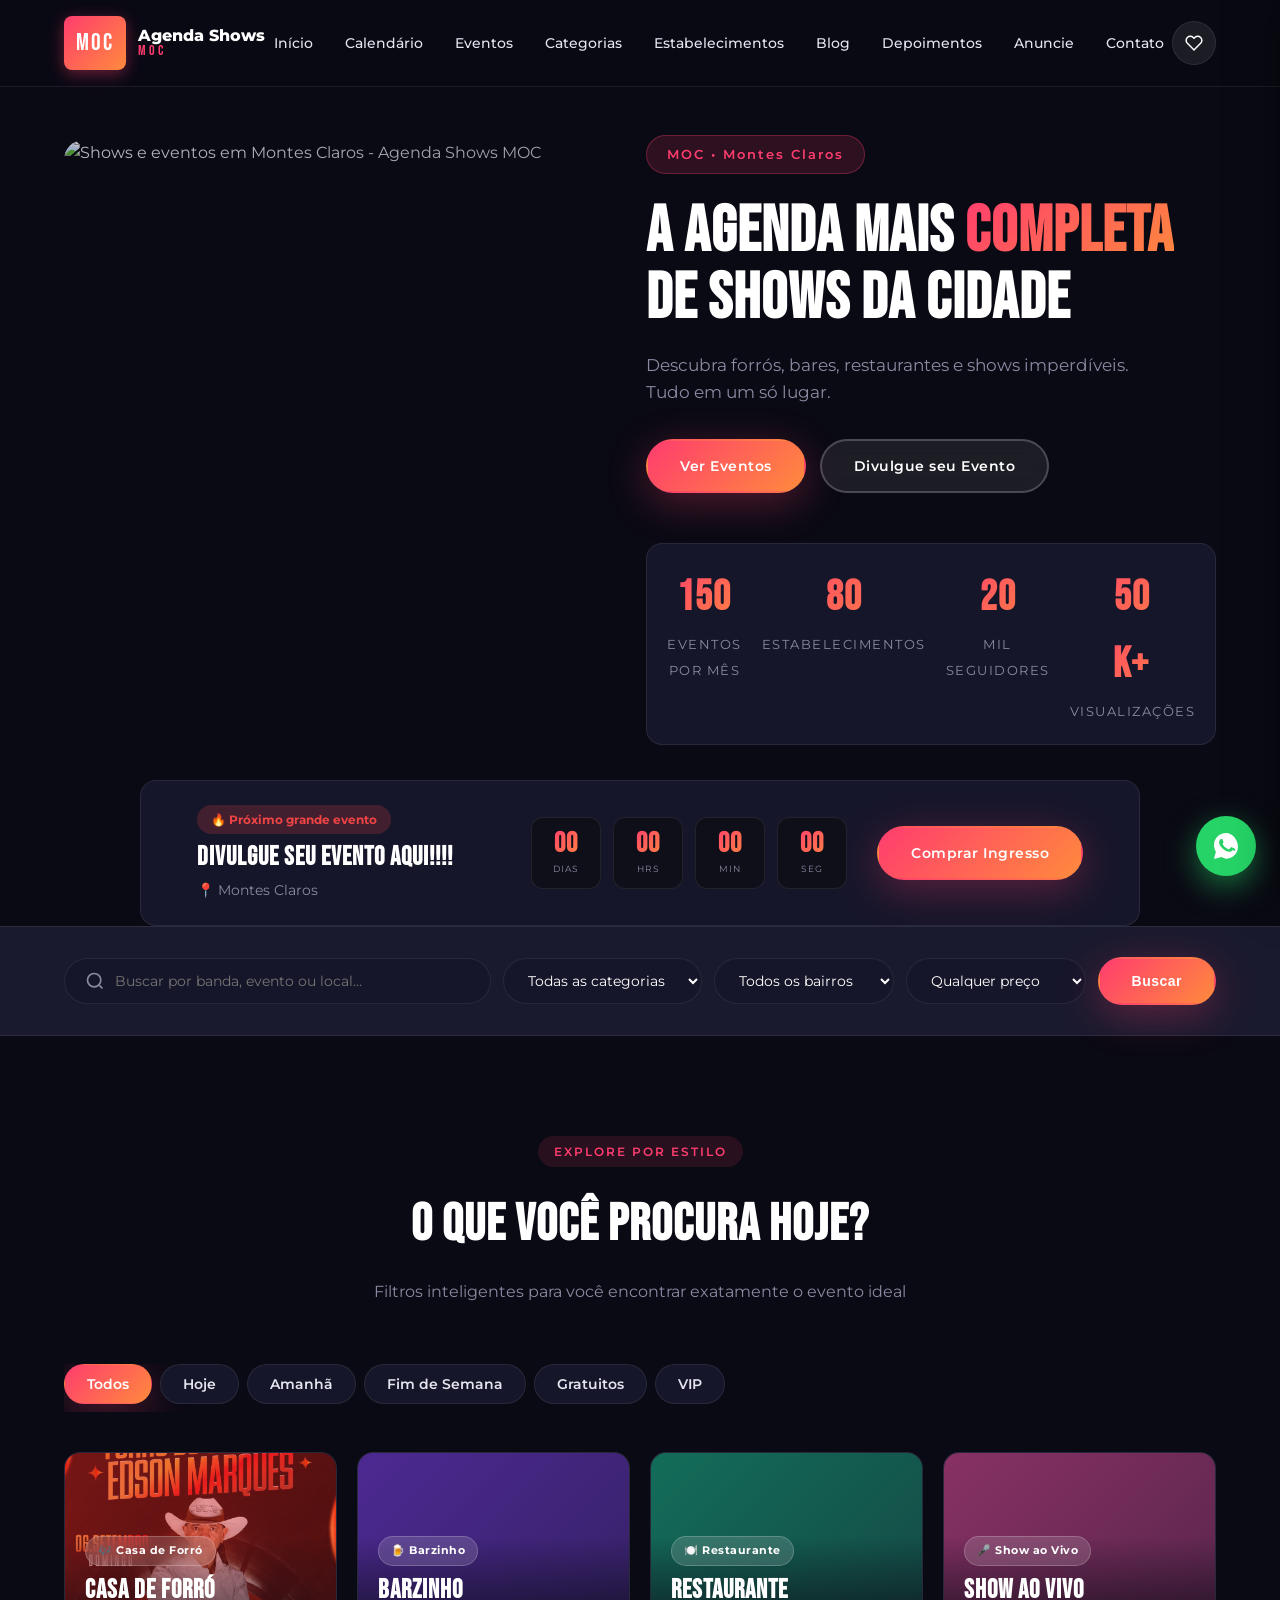
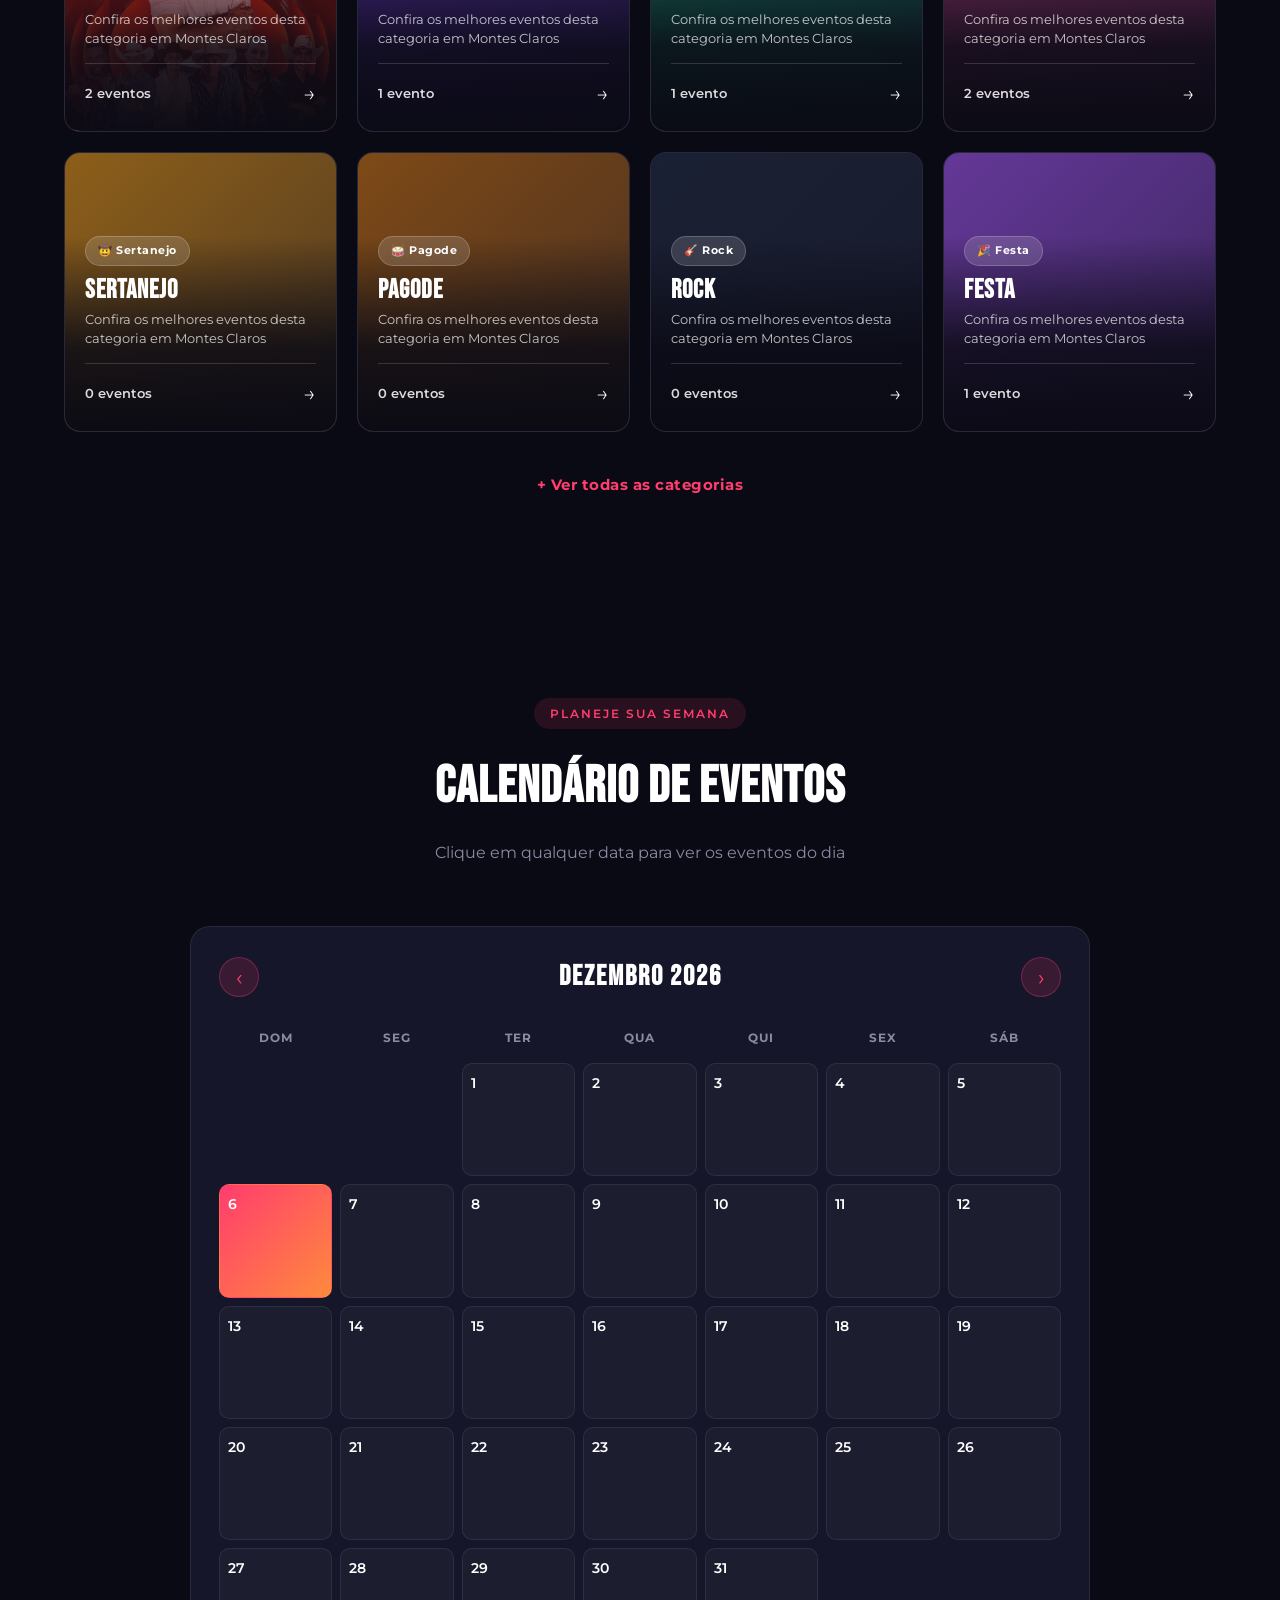
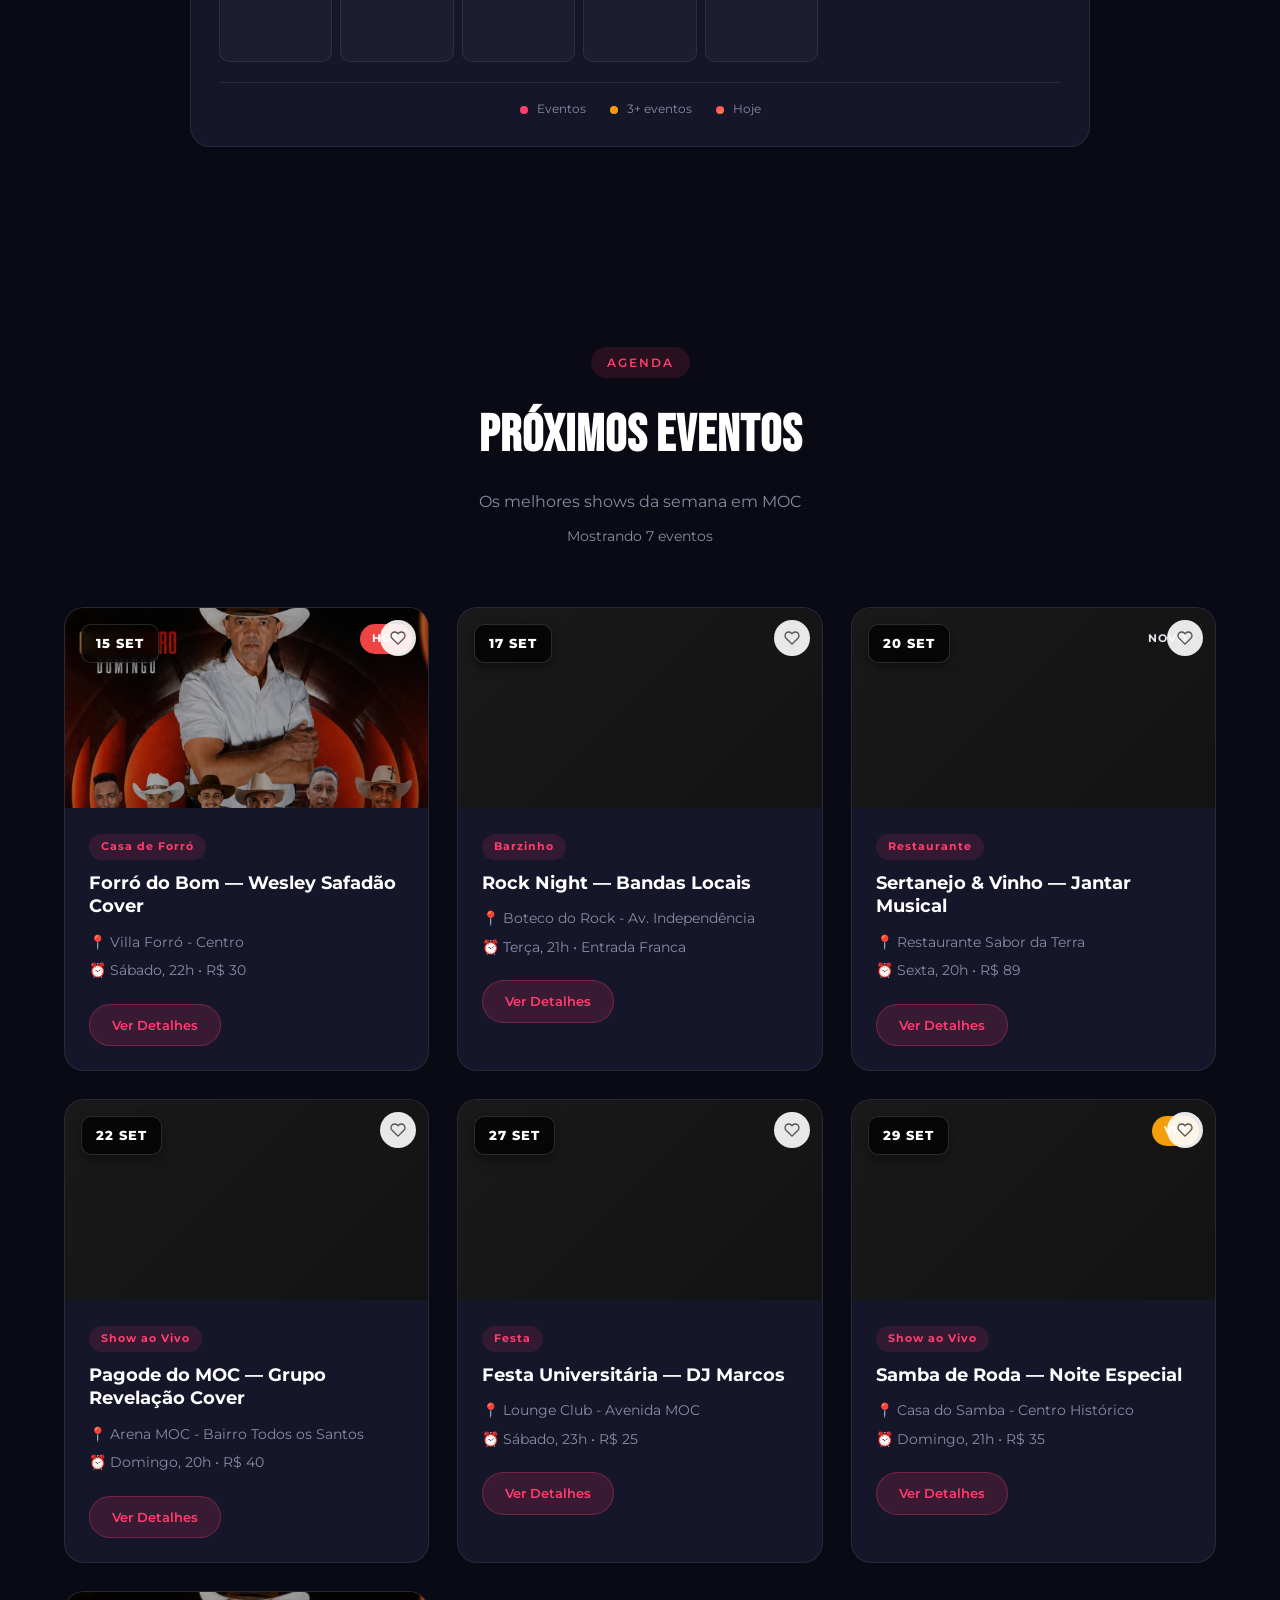
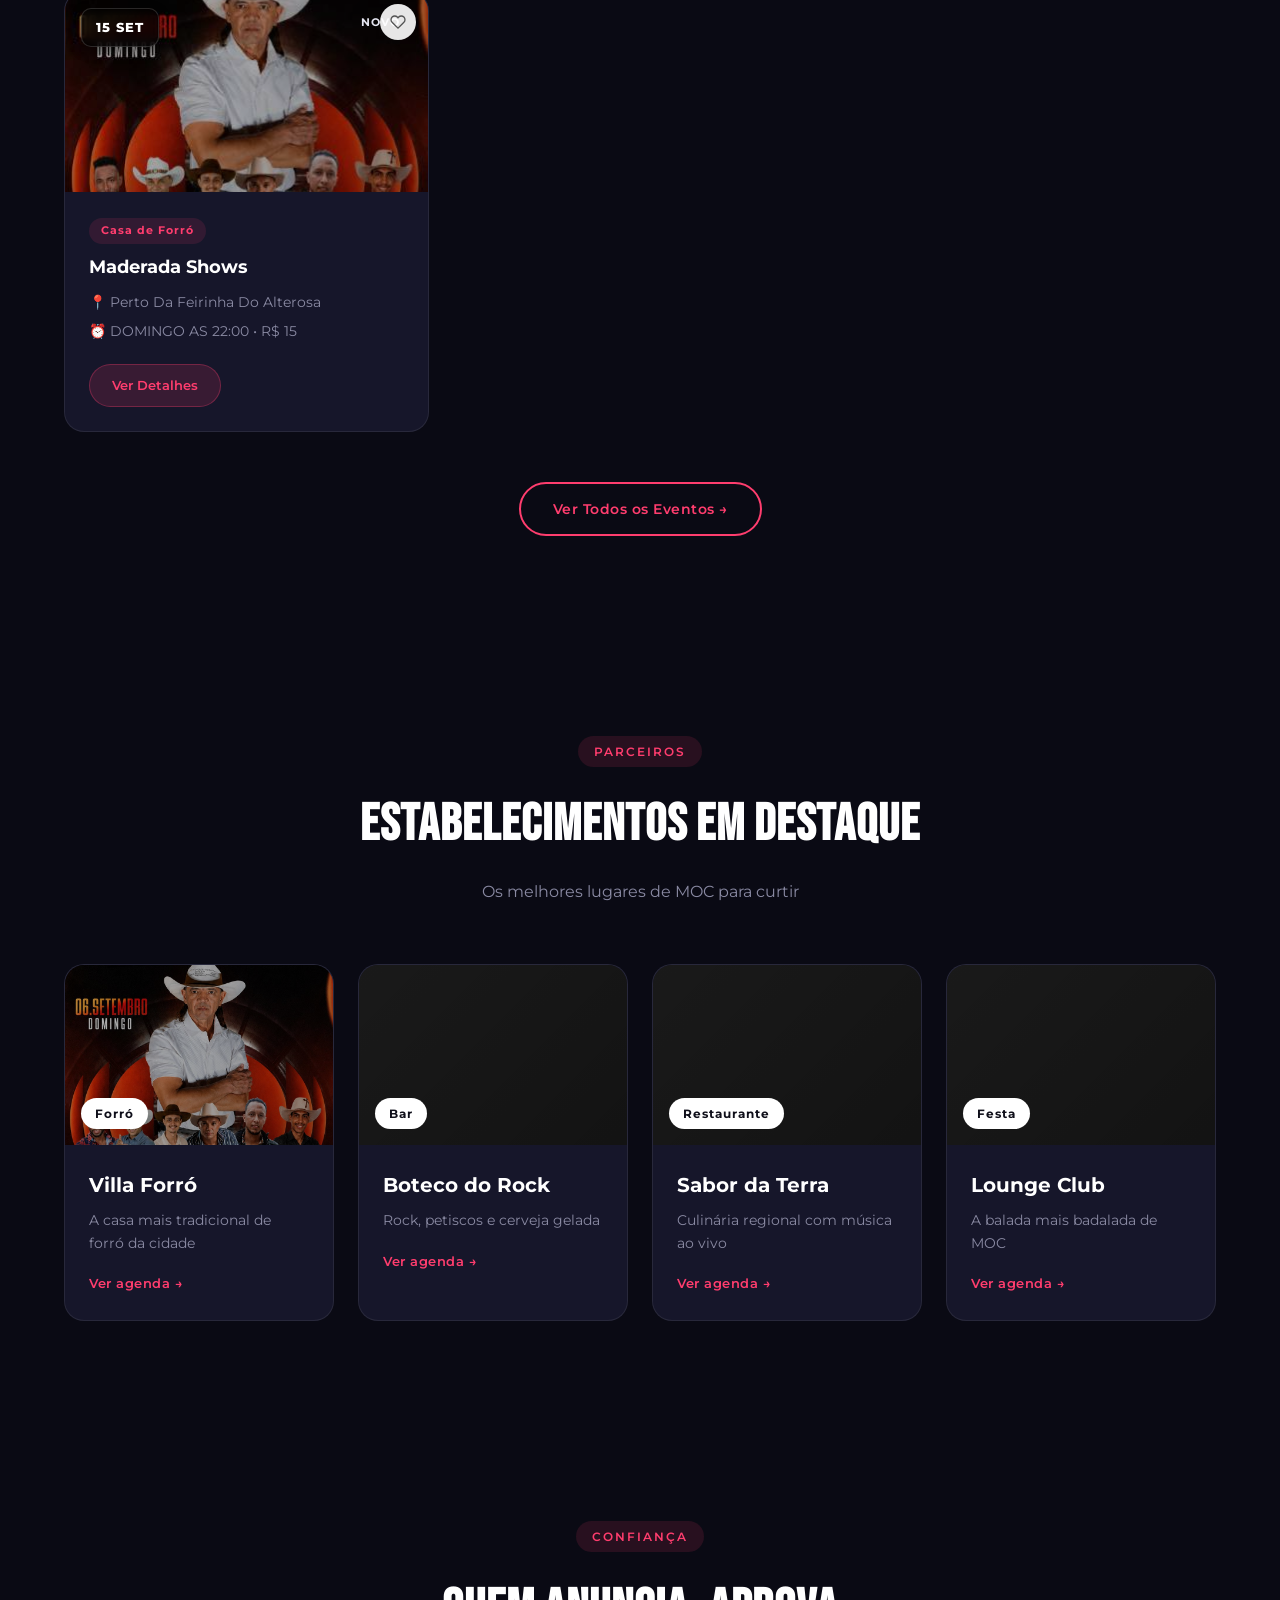
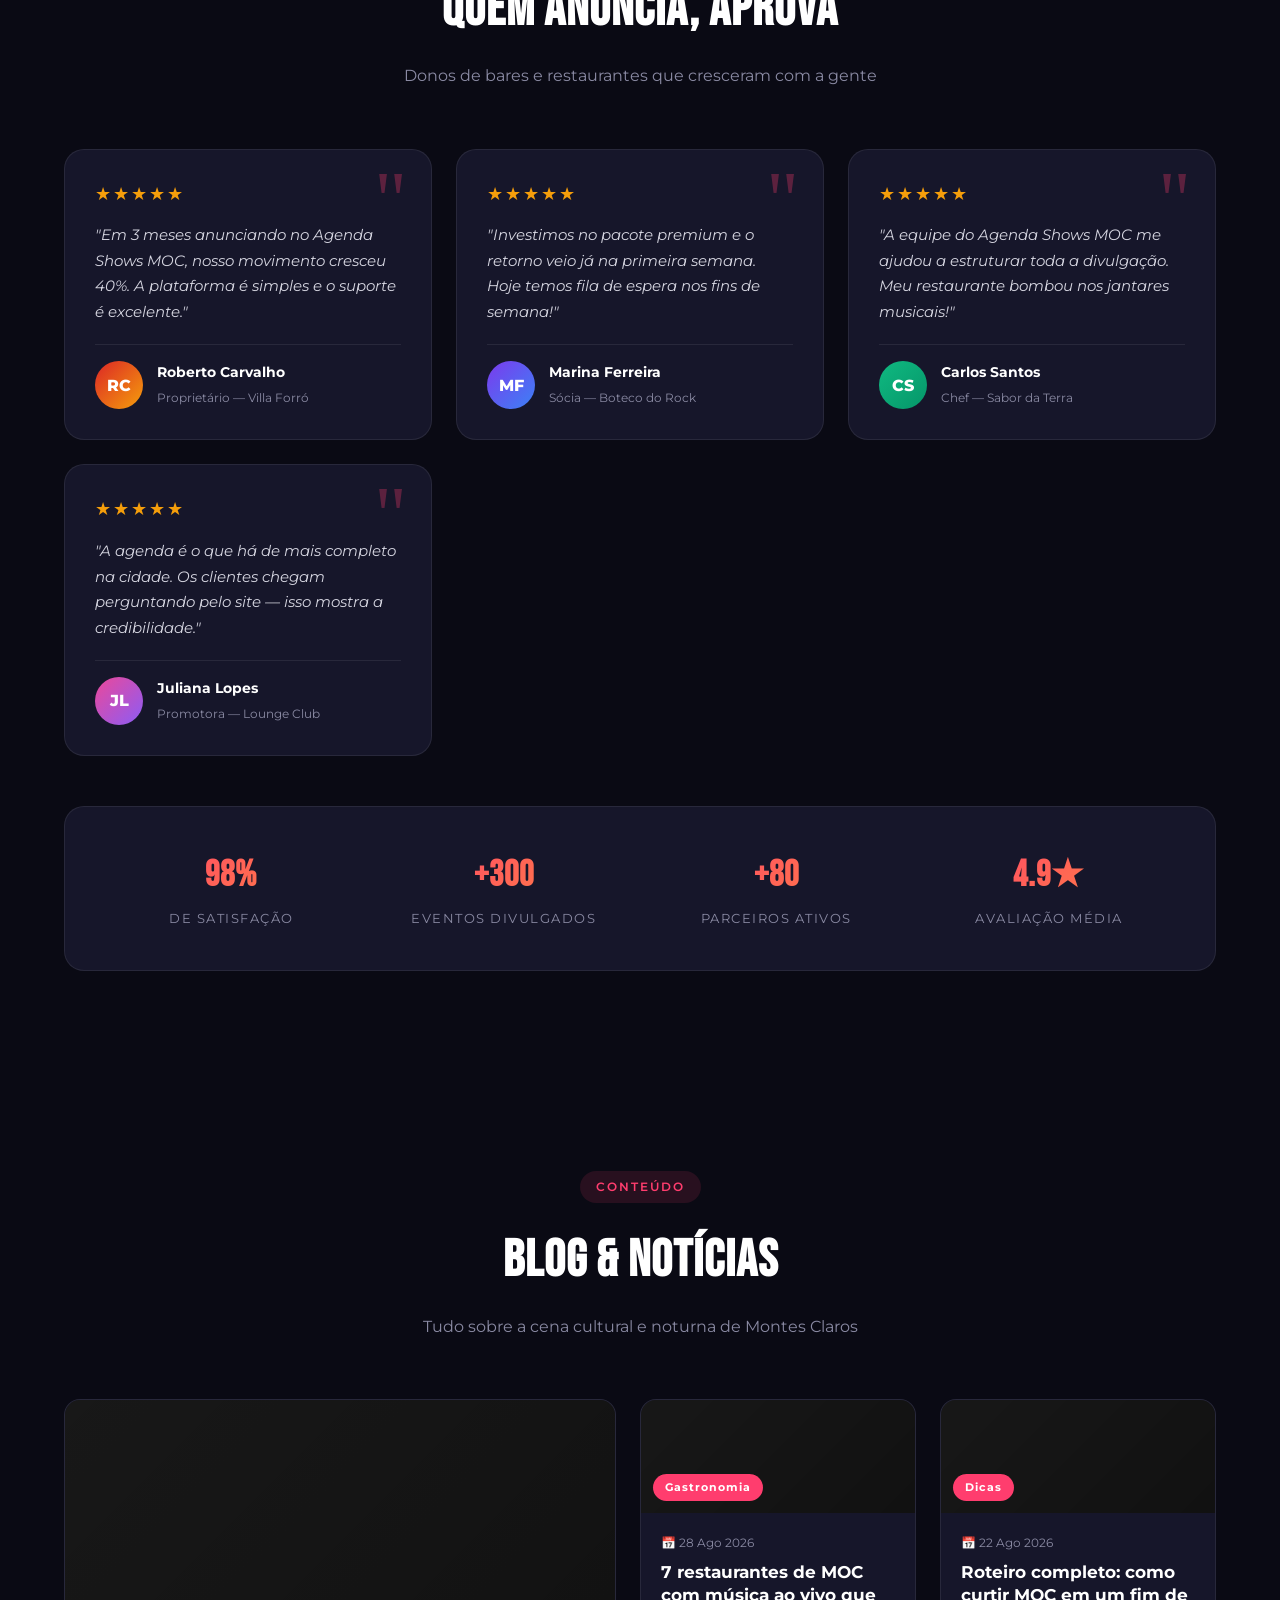
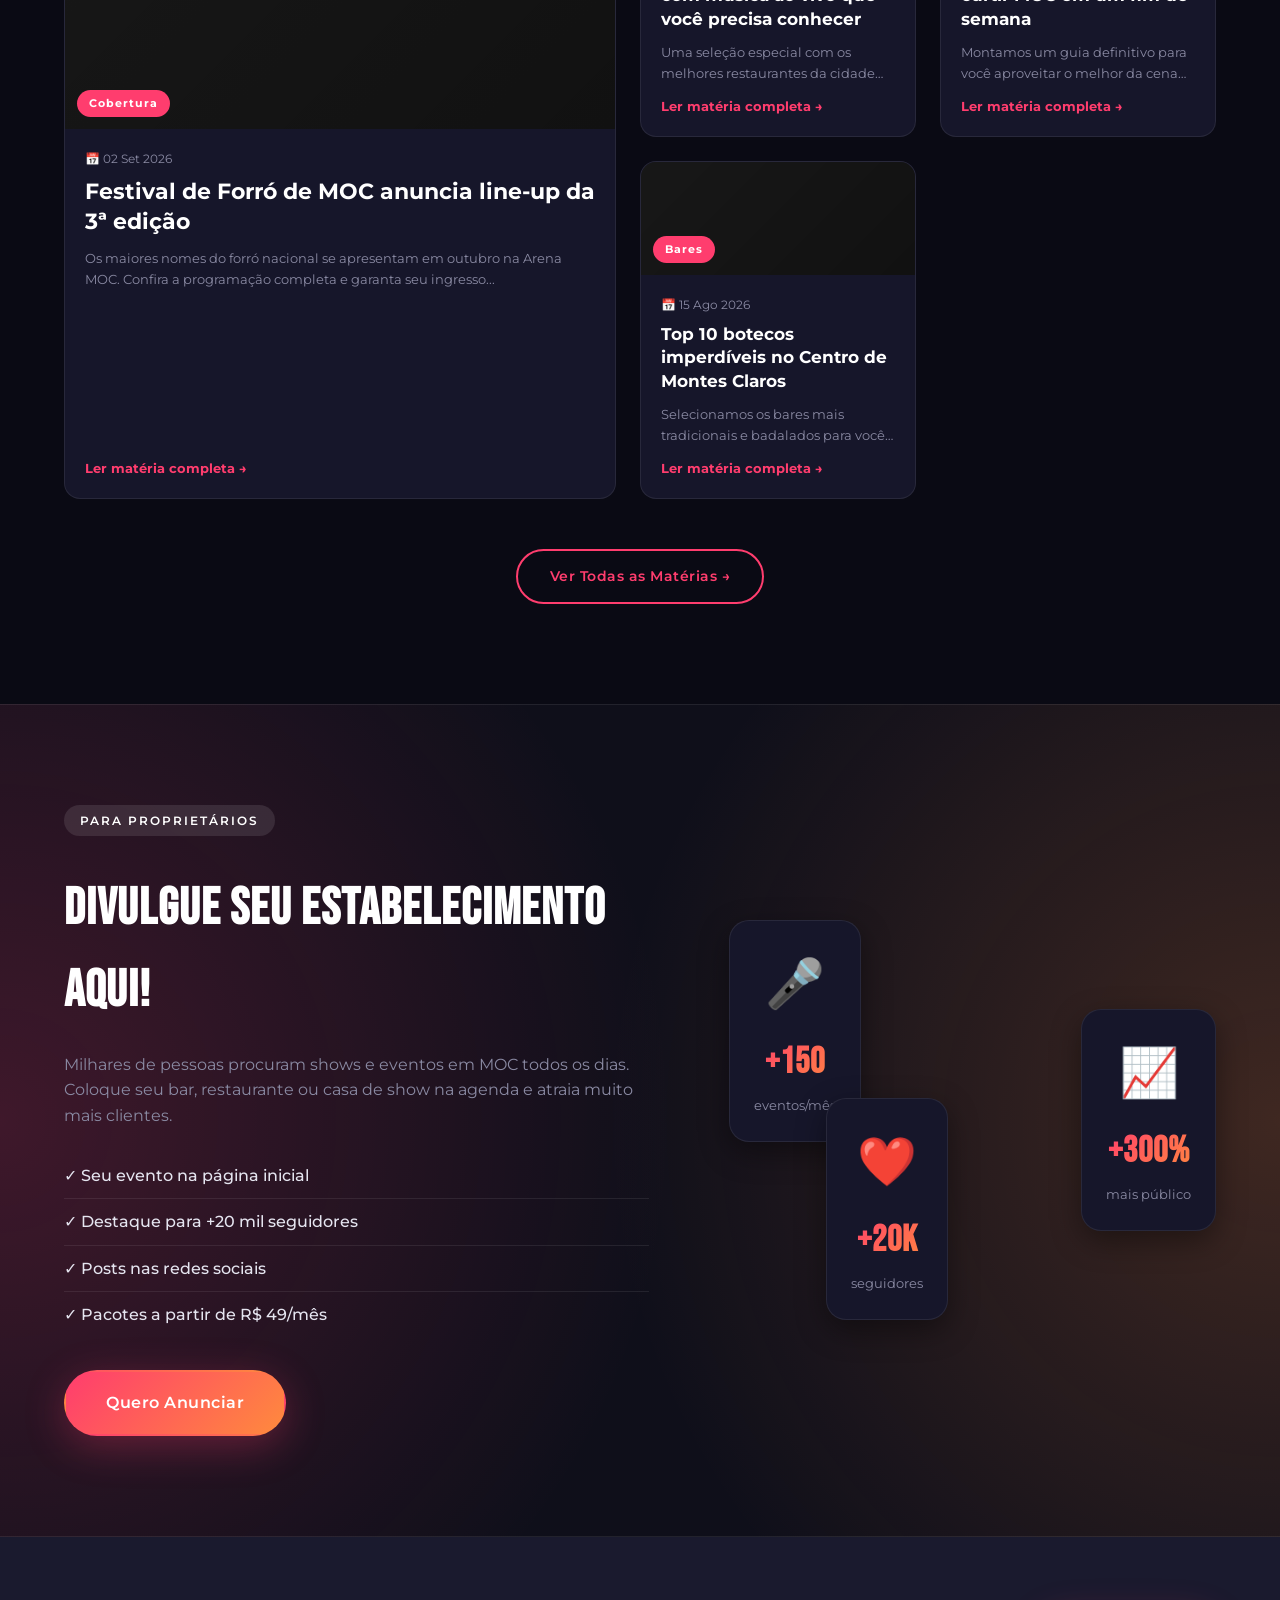
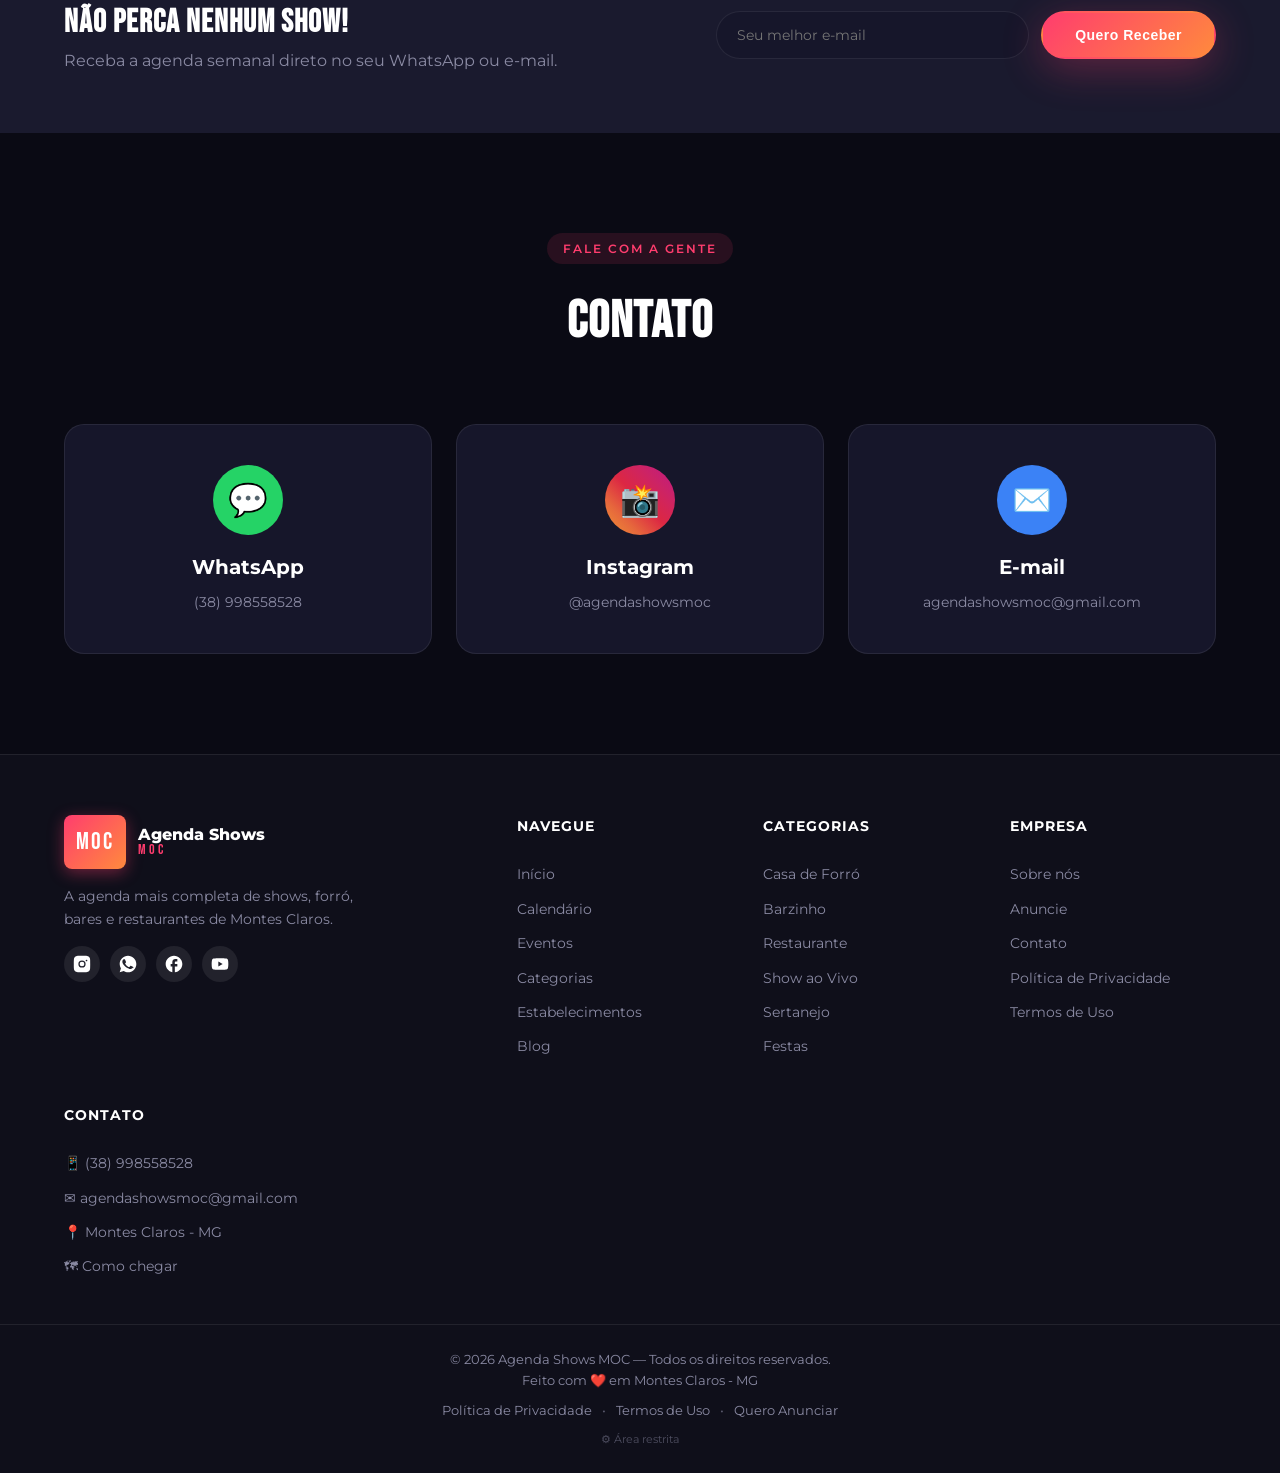
==== commit 0a3b3150: "feat: foto real de show/palco na imagem grande do topo - Substituida a imagem grafica 'AgendaShowsMo" ====
--- a/index.html
+++ b/index.html
@@ -104,7 +104,7 @@
     <section class="hero" id="home">
         <div class="container hero-container">
             <div class="hero-img-wrapper">
-                <img class="hero-img" src="fotos/AgendaShowsMoc.jpeg" alt="Agenda Shows MOC" decoding="async">
+                <img class="hero-img" src="https://images.unsplash.com/photo-1501386761578-eac5c94b800a?w=1600&q=80" alt="Shows e eventos em Montes Claros - Agenda Shows MOC" decoding="async">
             </div>
             <div class="hero-content">
                 <span class="hero-badge" data-cfg="heroBadge">MOC • Montes Claros</span>
@@ -1014,6 +1014,6 @@
     <!-- TOAST -->
     <div class="toast" id="toast"></div>
 
-    <script src="script.js?v=30"></script>
+    <script src="script.js?v=31"></script>
 </body>
 </html>
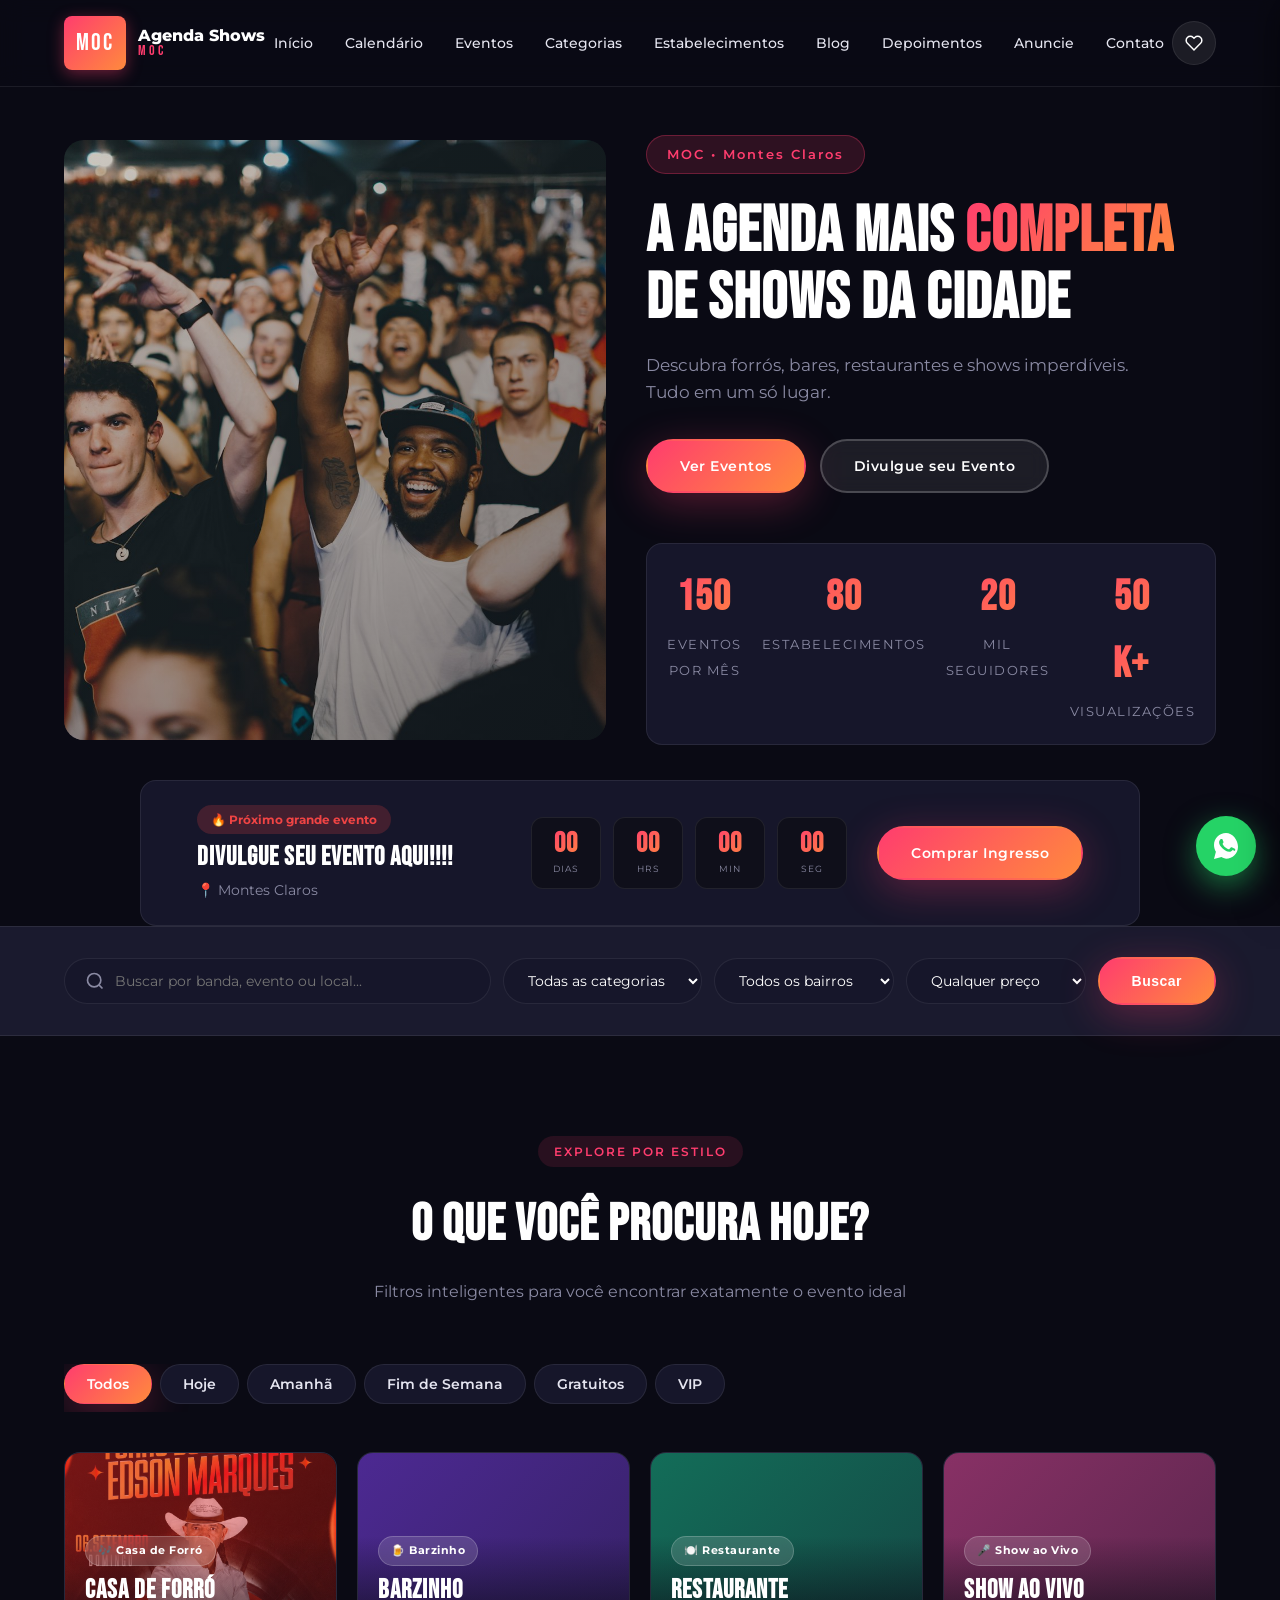
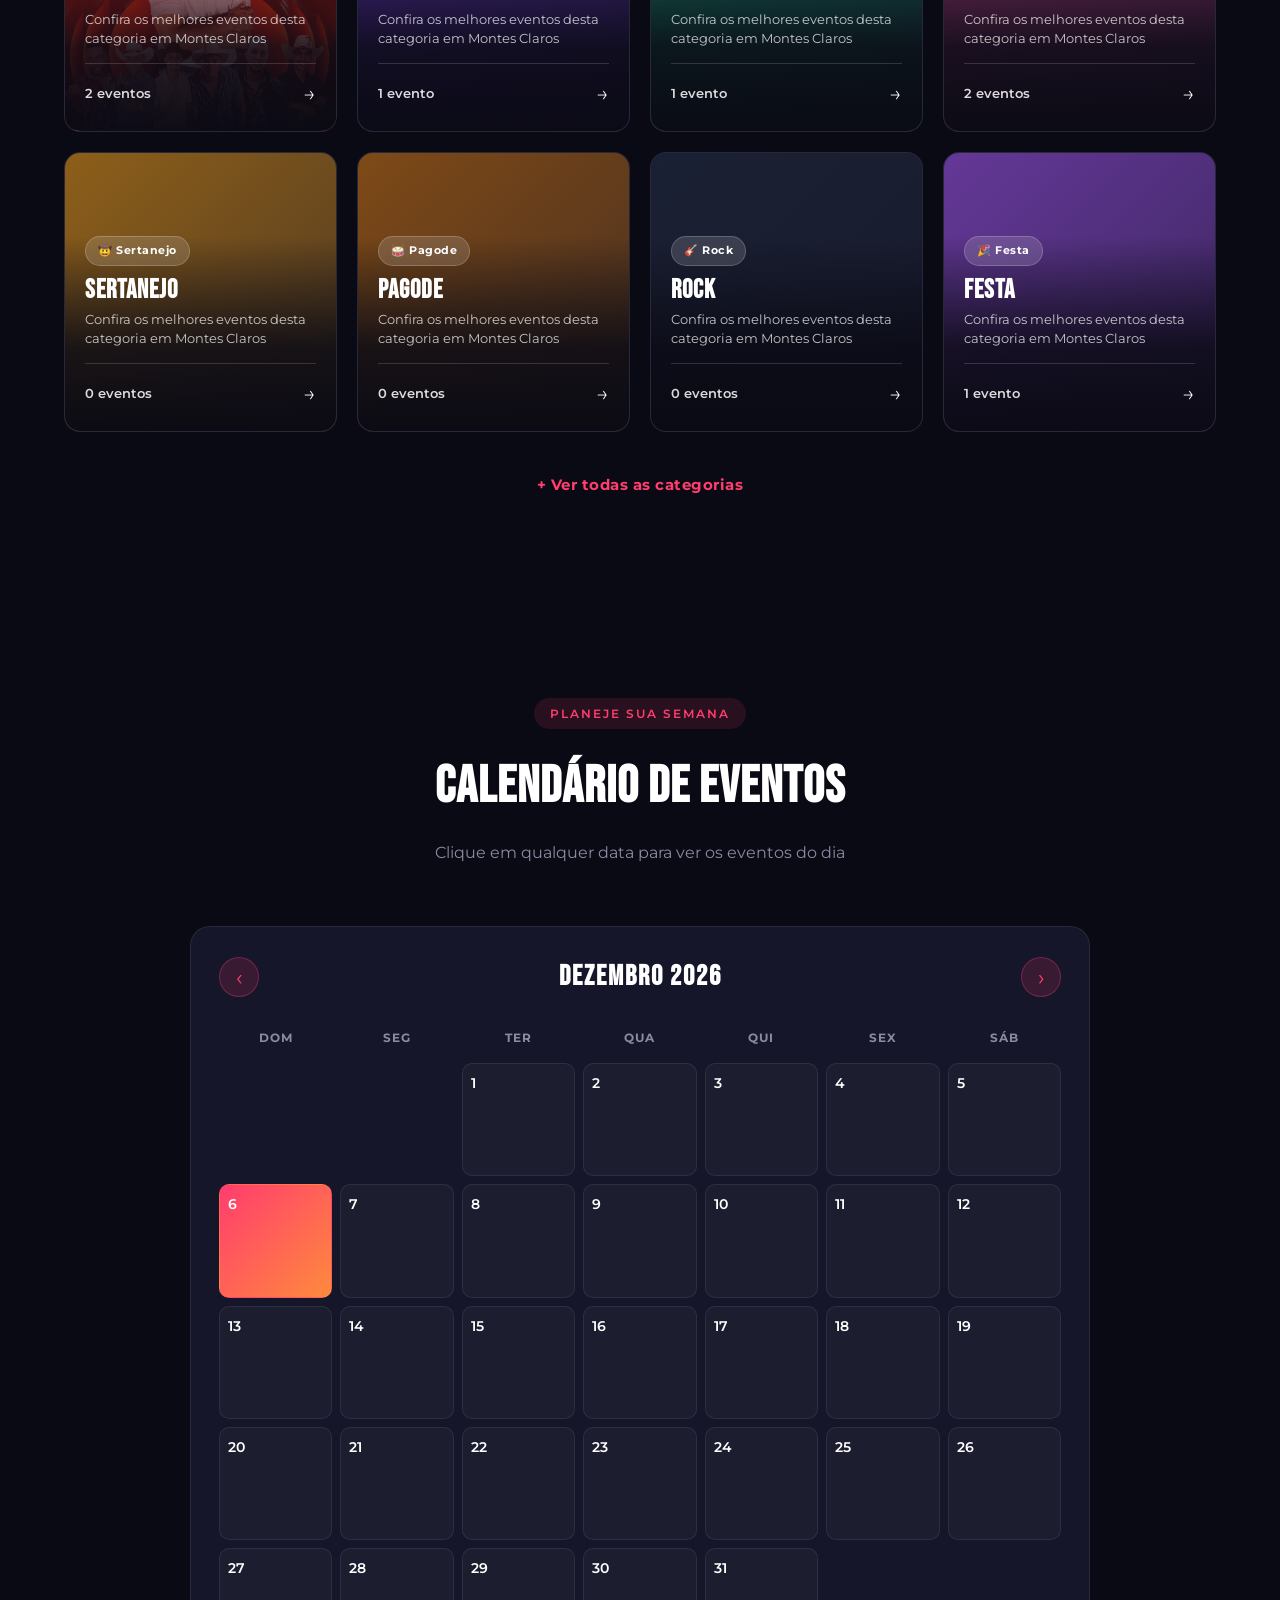
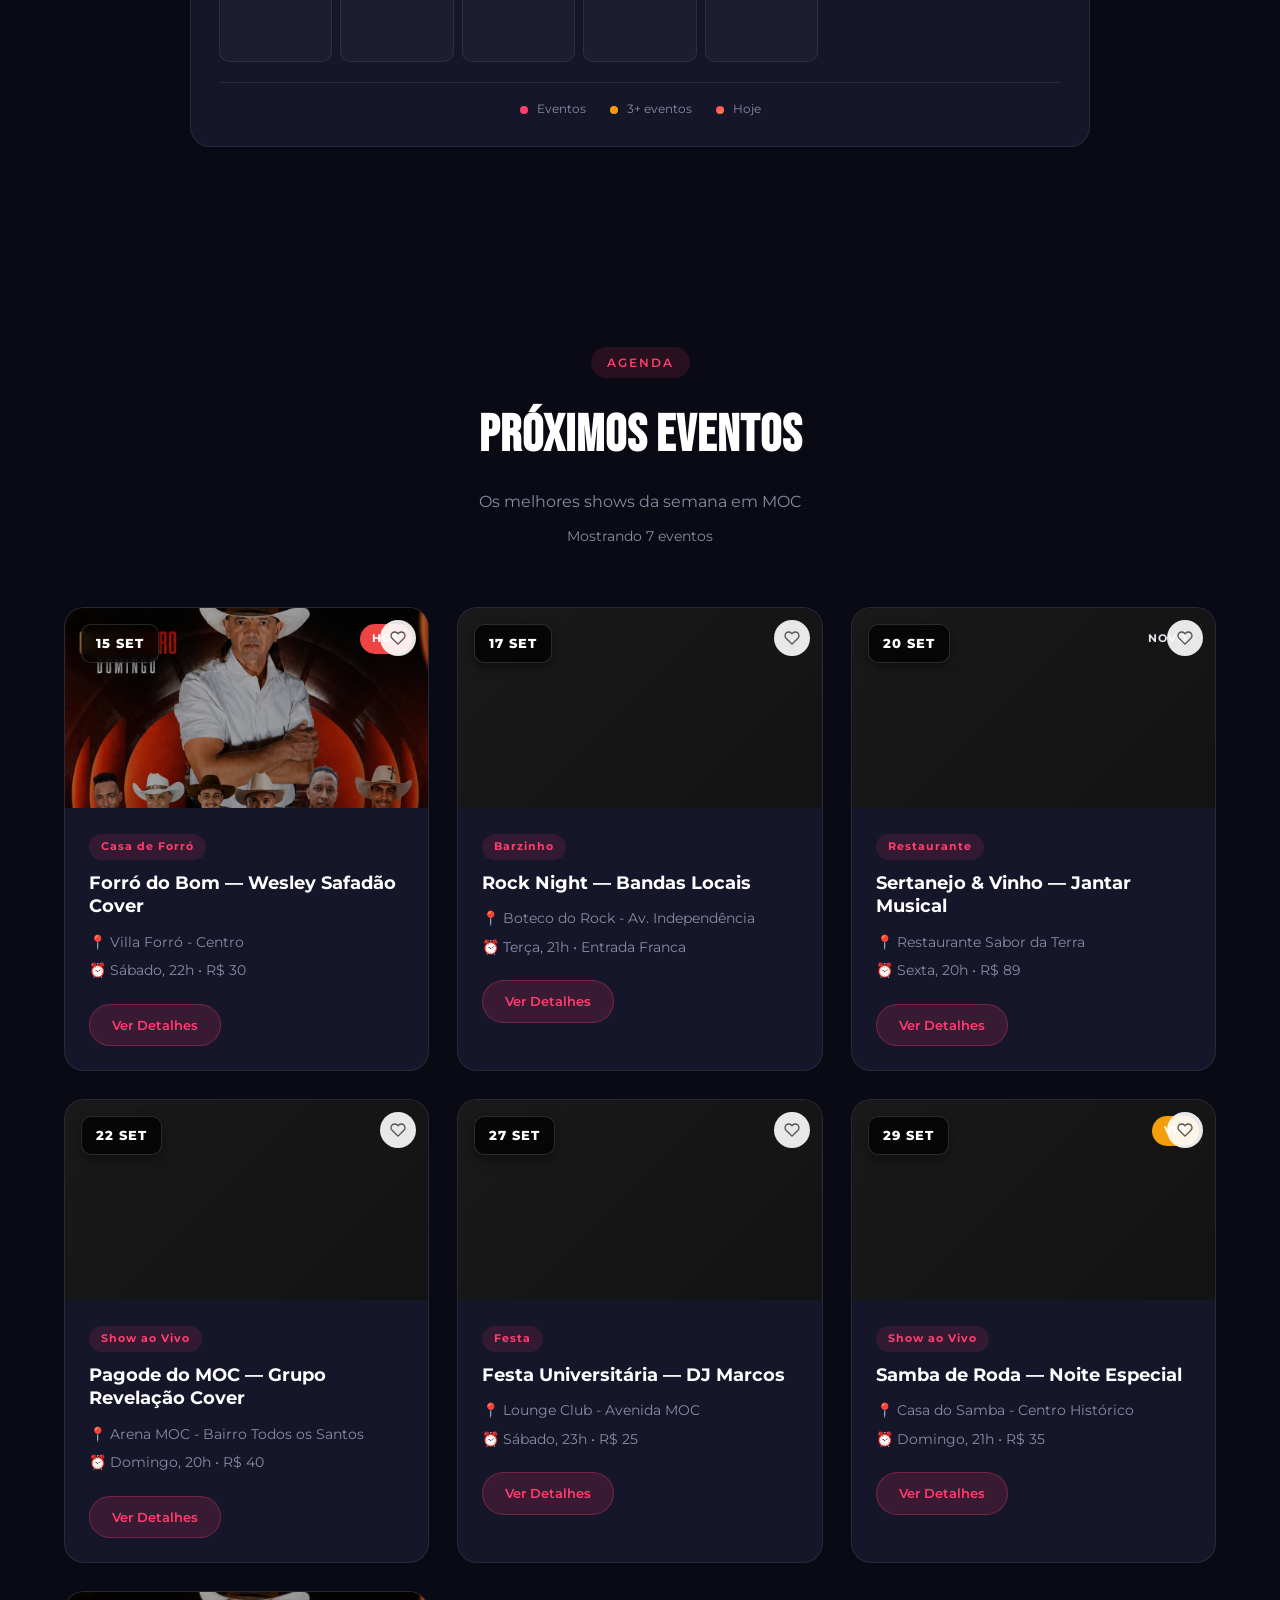
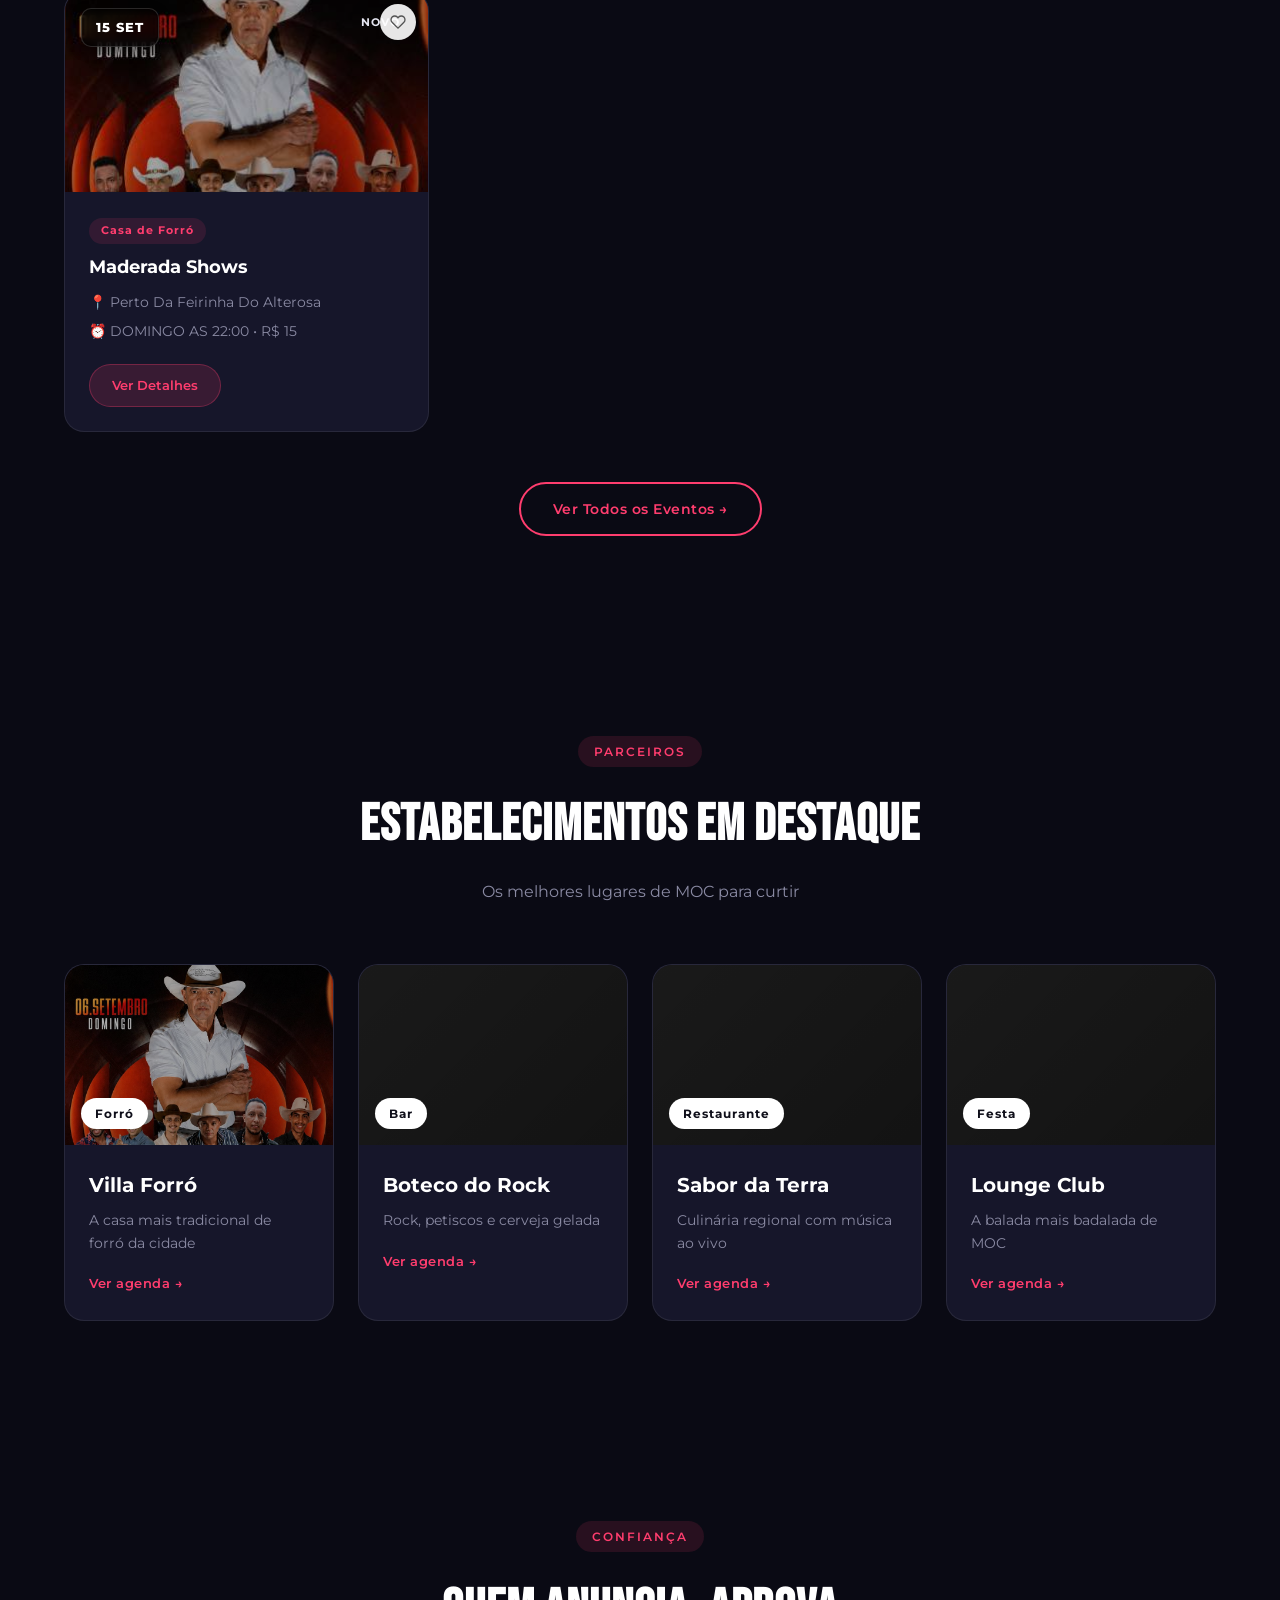
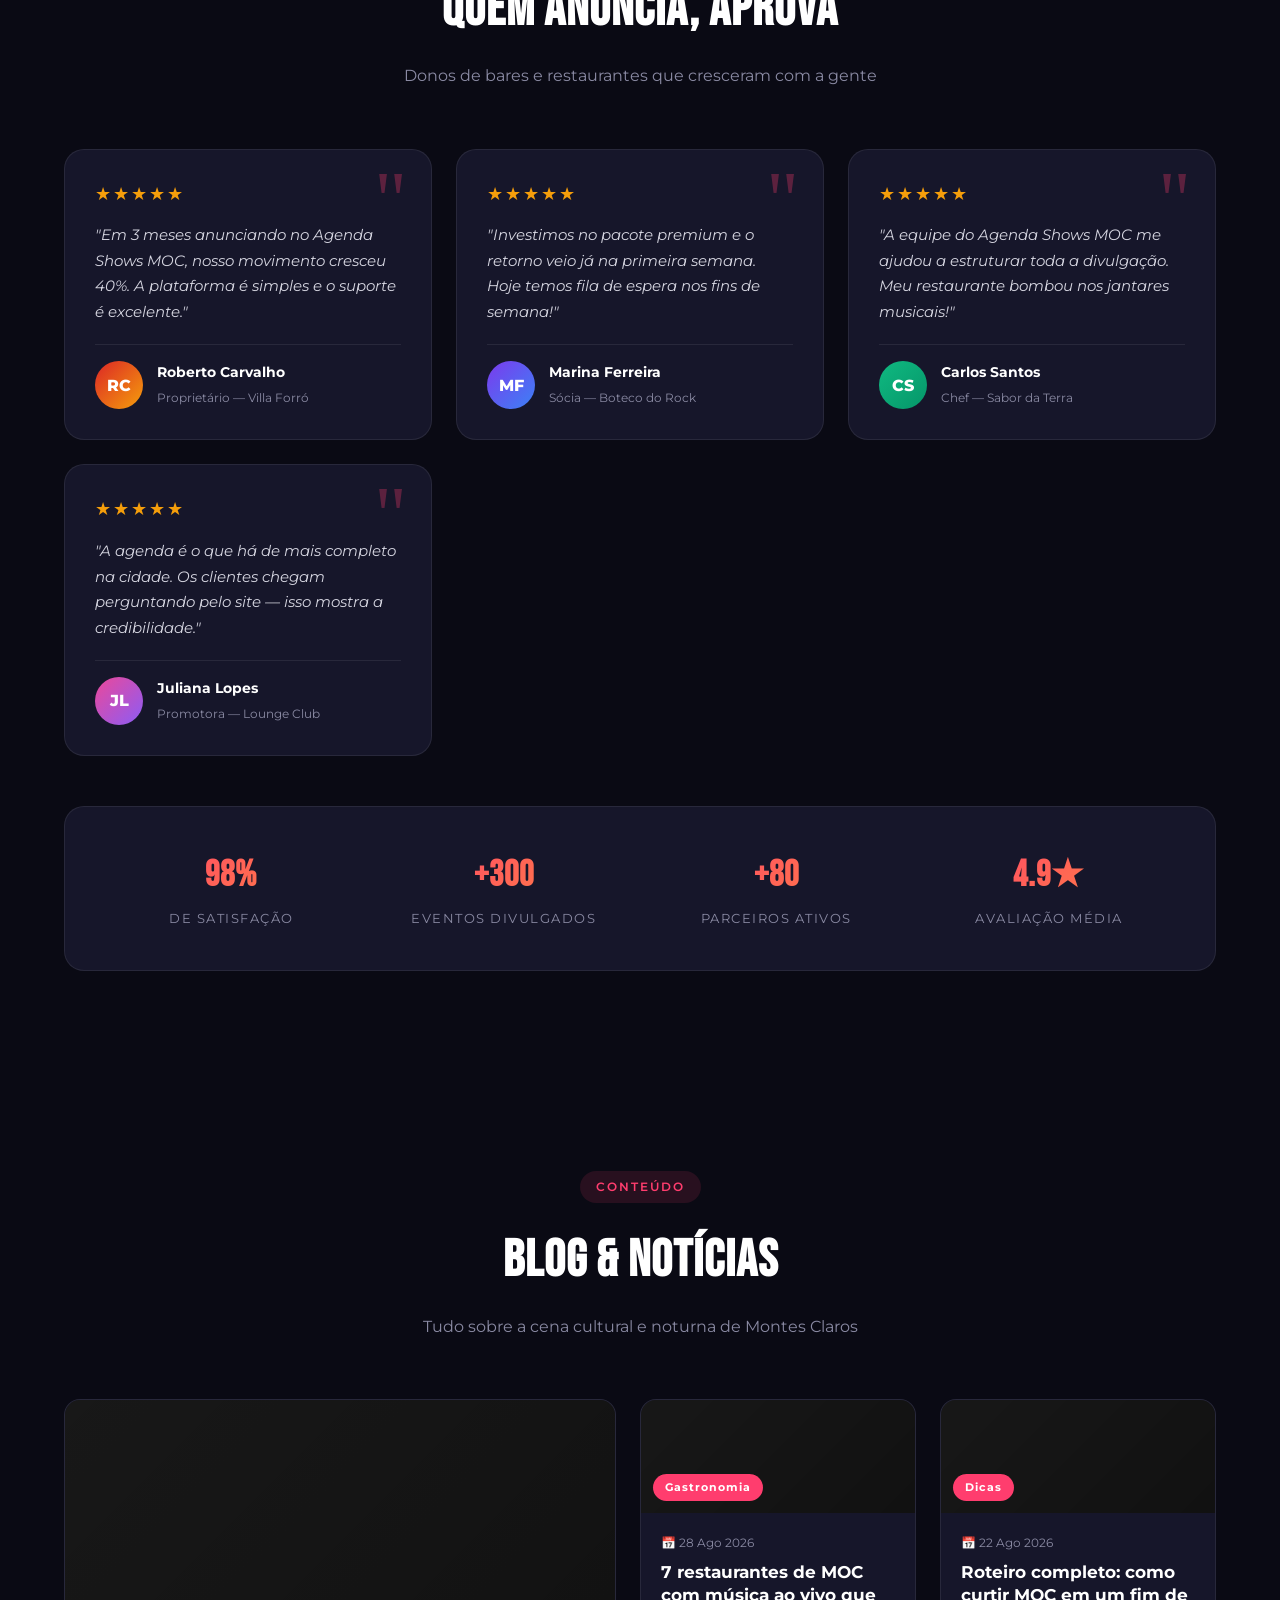
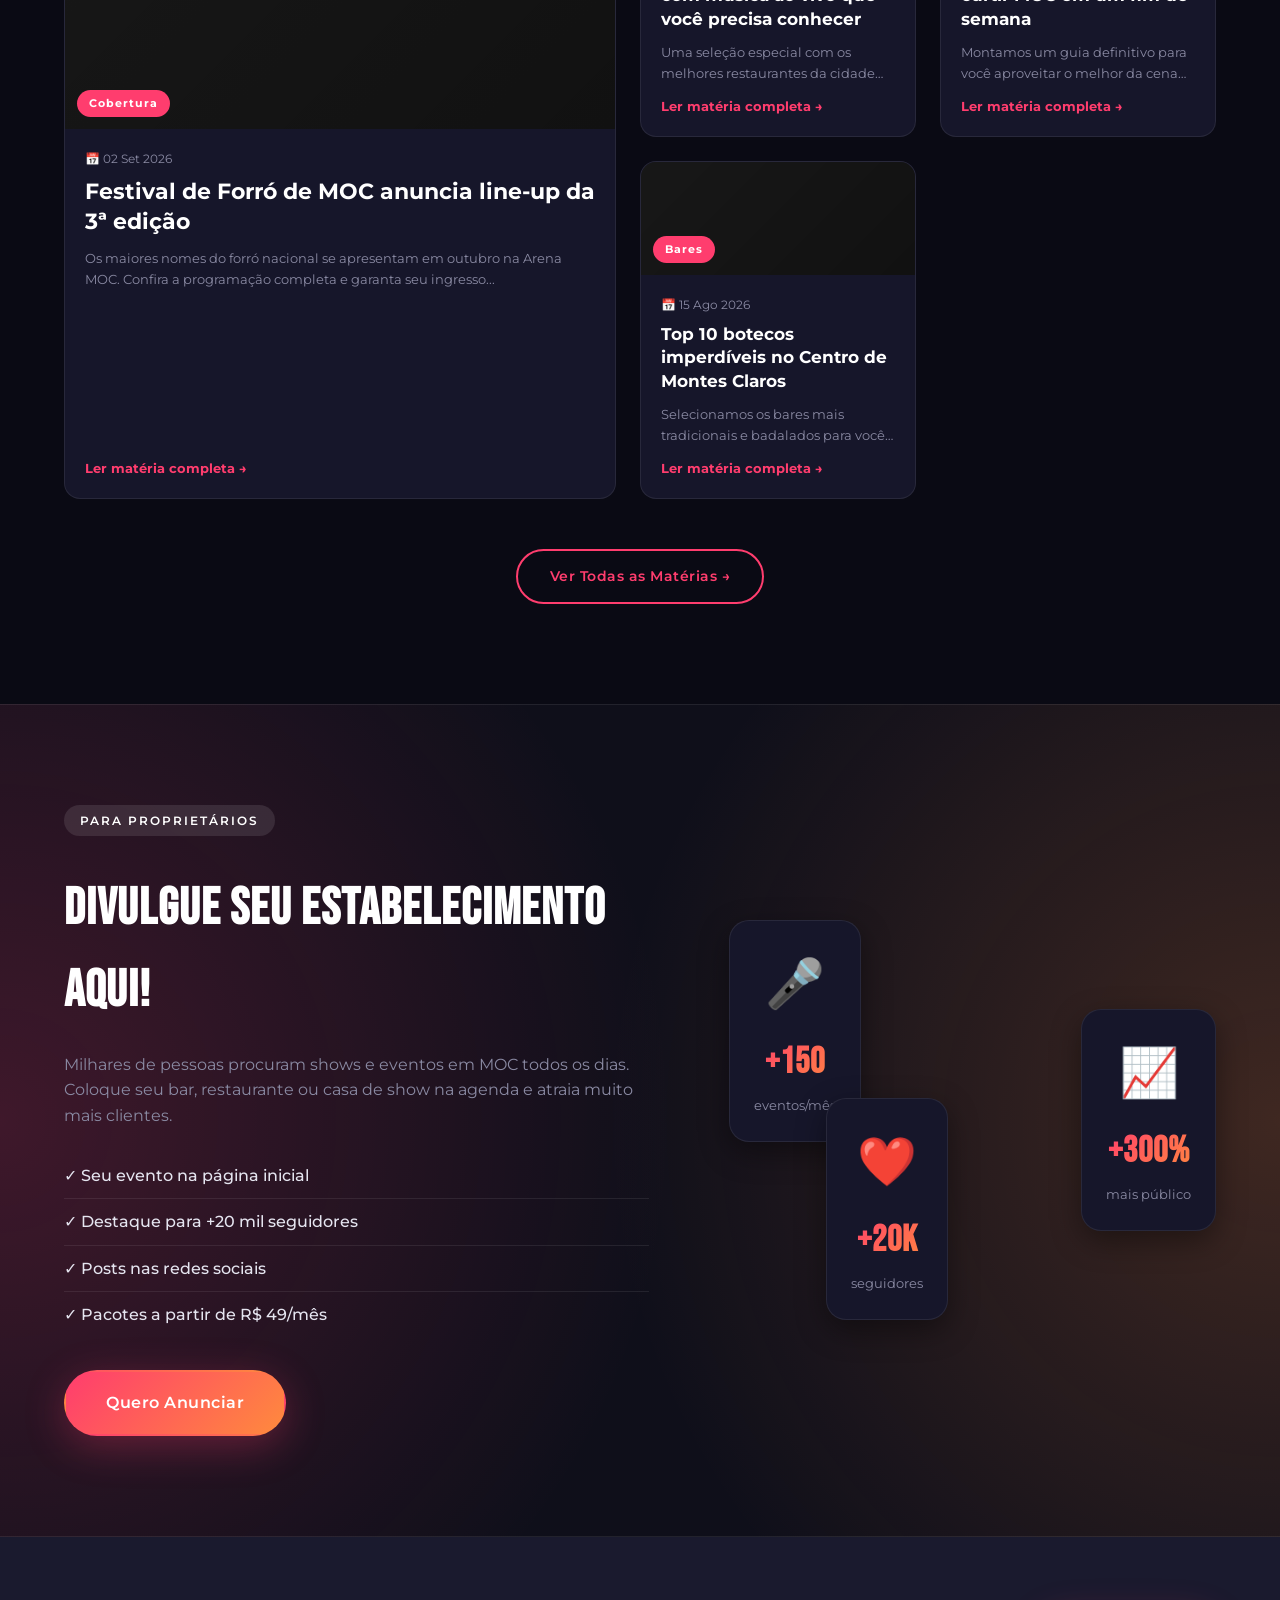
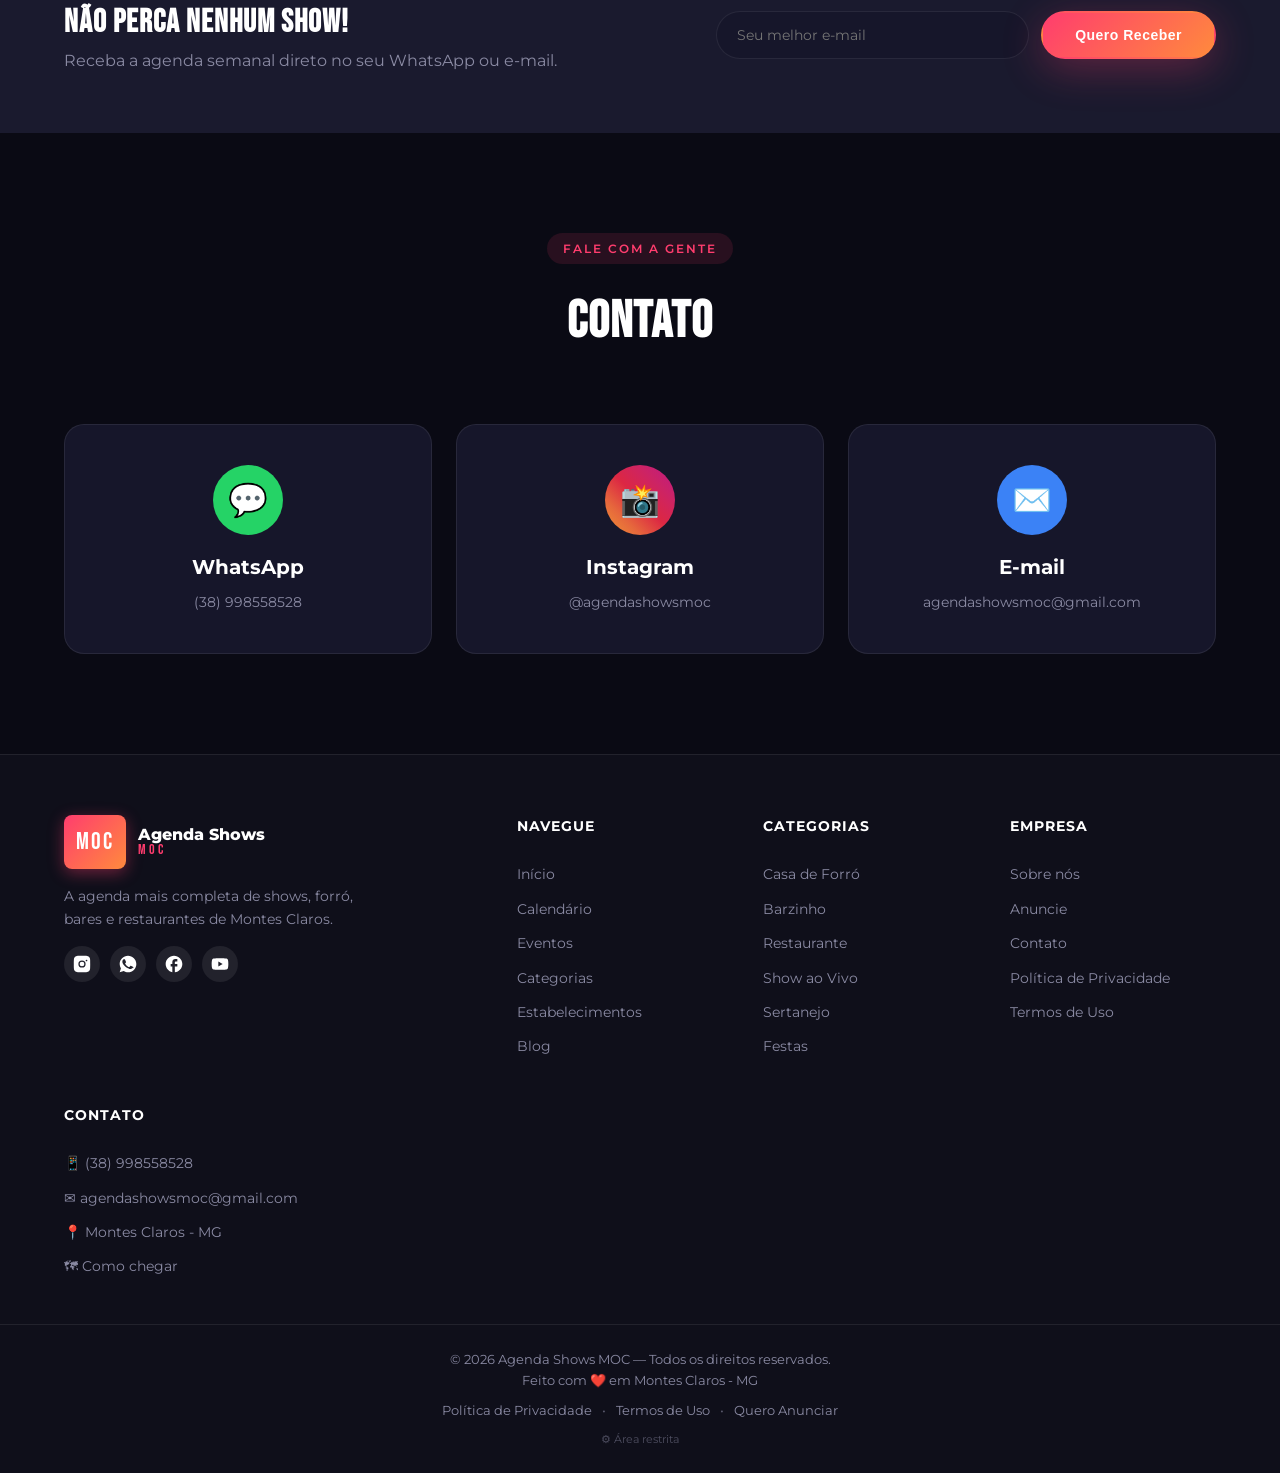
==== commit f5d382ee: "feat: foto de show auto-hospedada no topo e como miniatura das redes - Foto de show baixada para fot" ====
--- a/index.html
+++ b/index.html
@@ -32,7 +32,7 @@
     <meta property="og:url" content="https://agendashowsmoc.com/">
     <meta property="og:title" content="Agenda Shows MOC - A agenda mais completa de Montes Claros">
     <meta property="og:description" content="Descubra shows, forró, bares e restaurantes imperdíveis em Montes Claros. Tudo em um só lugar!">
-    <meta property="og:image" content="https://agendashowsmoc.com/AgendaShowsMoc.jpeg">
+    <meta property="og:image" content="https://agendashowsmoc.com/fotos/capa-show.jpg">
     <meta property="og:locale" content="pt_BR">
     <meta property="og:site_name" content="Agenda Shows MOC">
 
@@ -40,6 +40,7 @@
     <meta name="twitter:card" content="summary_large_image">
     <meta name="twitter:title" content="Agenda Shows MOC">
     <meta name="twitter:description" content="A agenda mais completa de shows e eventos de Montes Claros.">
+    <meta name="twitter:image" content="https://agendashowsmoc.com/fotos/capa-show.jpg">
 
     <!-- Schema.org -->
     <script type="application/ld+json">
@@ -104,7 +105,7 @@
     <section class="hero" id="home">
         <div class="container hero-container">
             <div class="hero-img-wrapper">
-                <img class="hero-img" src="https://images.unsplash.com/photo-1501386761578-eac5c94b800a?w=1600&q=80" alt="Shows e eventos em Montes Claros - Agenda Shows MOC" decoding="async">
+                <img class="hero-img" src="fotos/capa-show.jpg" alt="Shows e eventos em Montes Claros - Agenda Shows MOC" decoding="async">
             </div>
             <div class="hero-content">
                 <span class="hero-badge" data-cfg="heroBadge">MOC • Montes Claros</span>
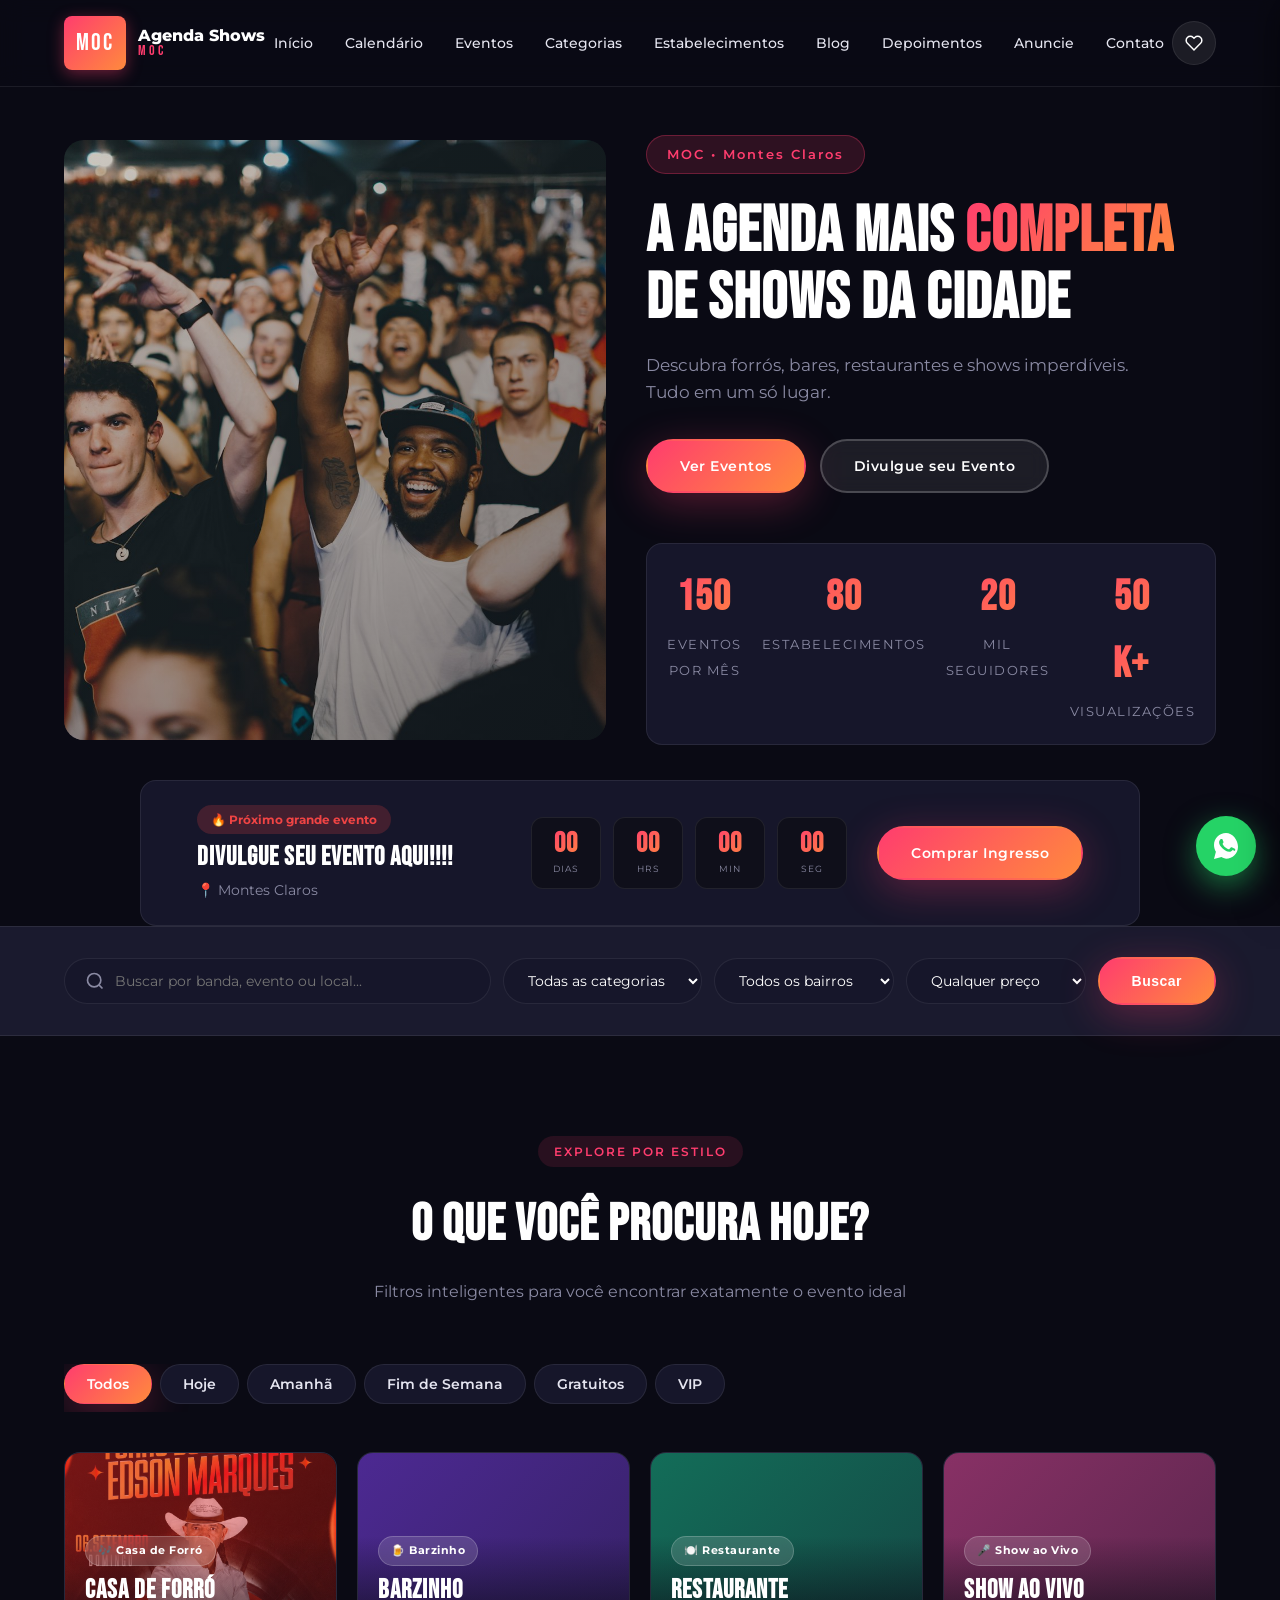
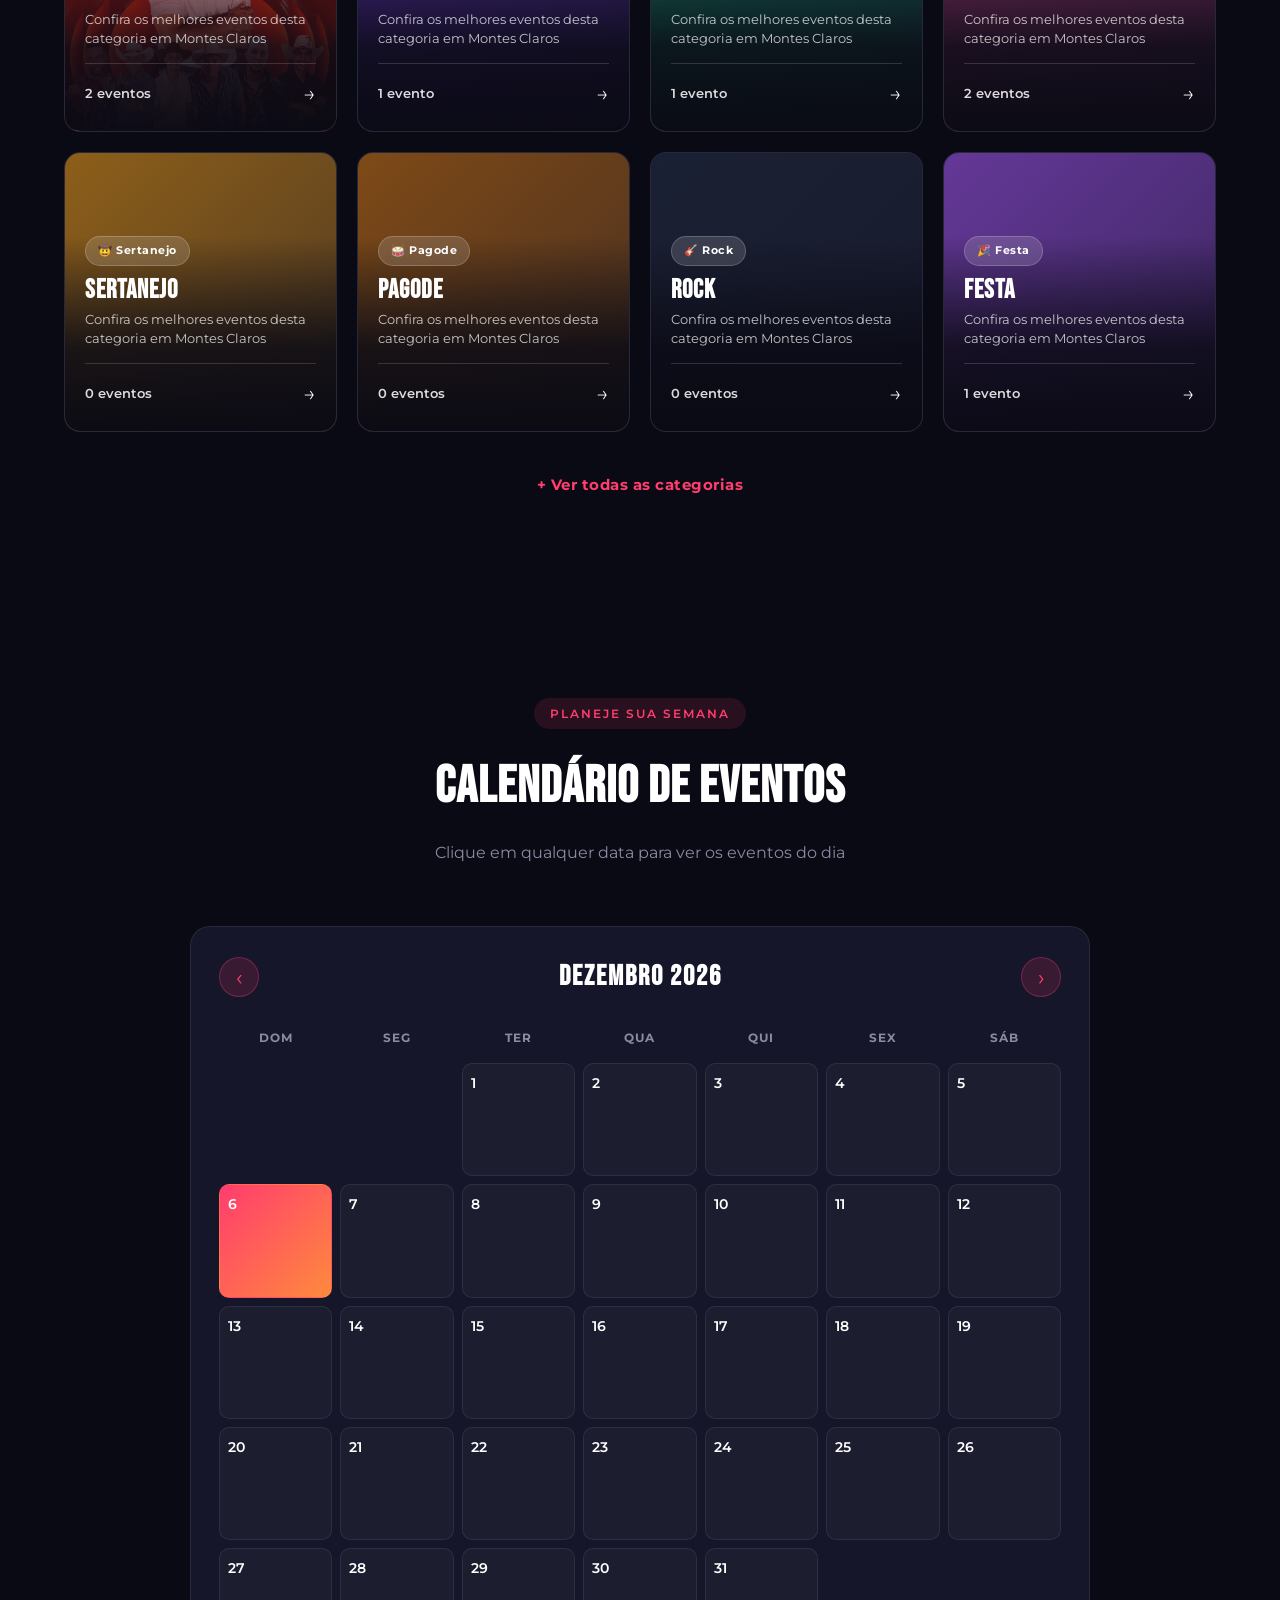
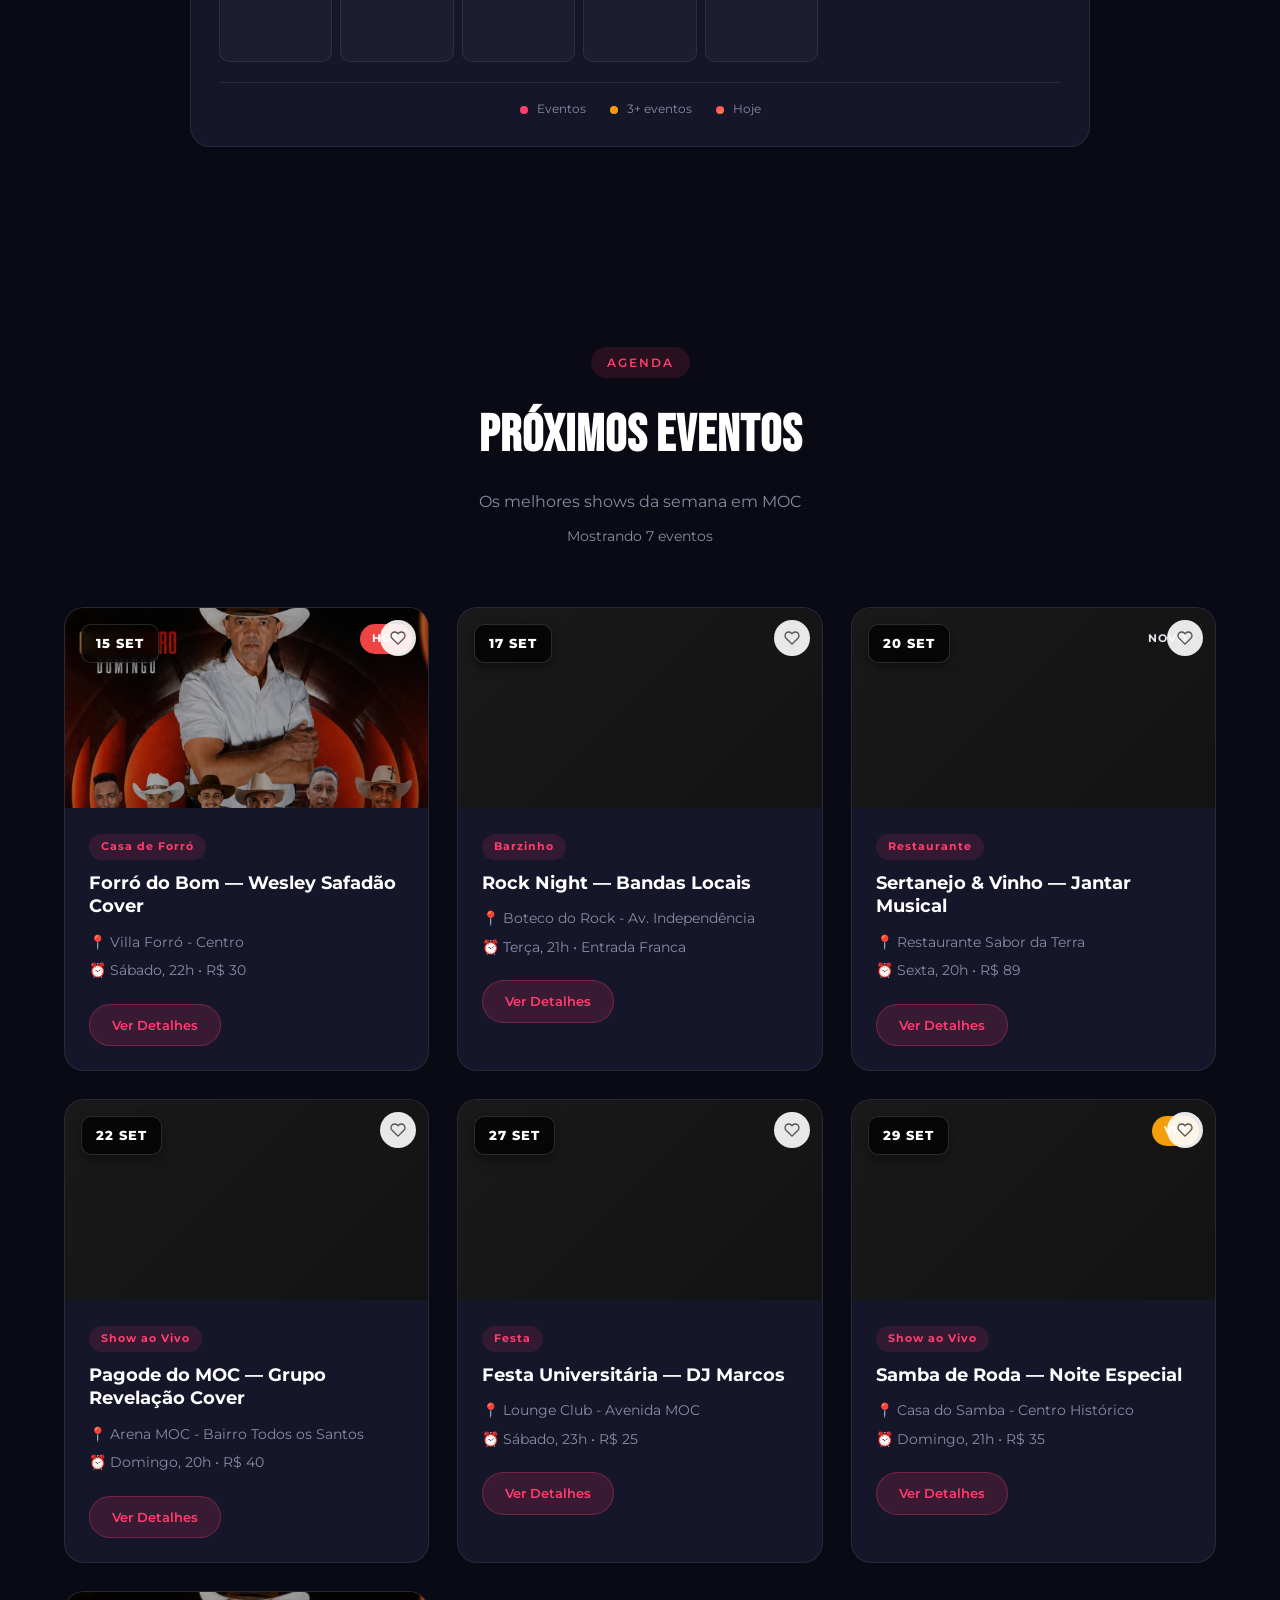
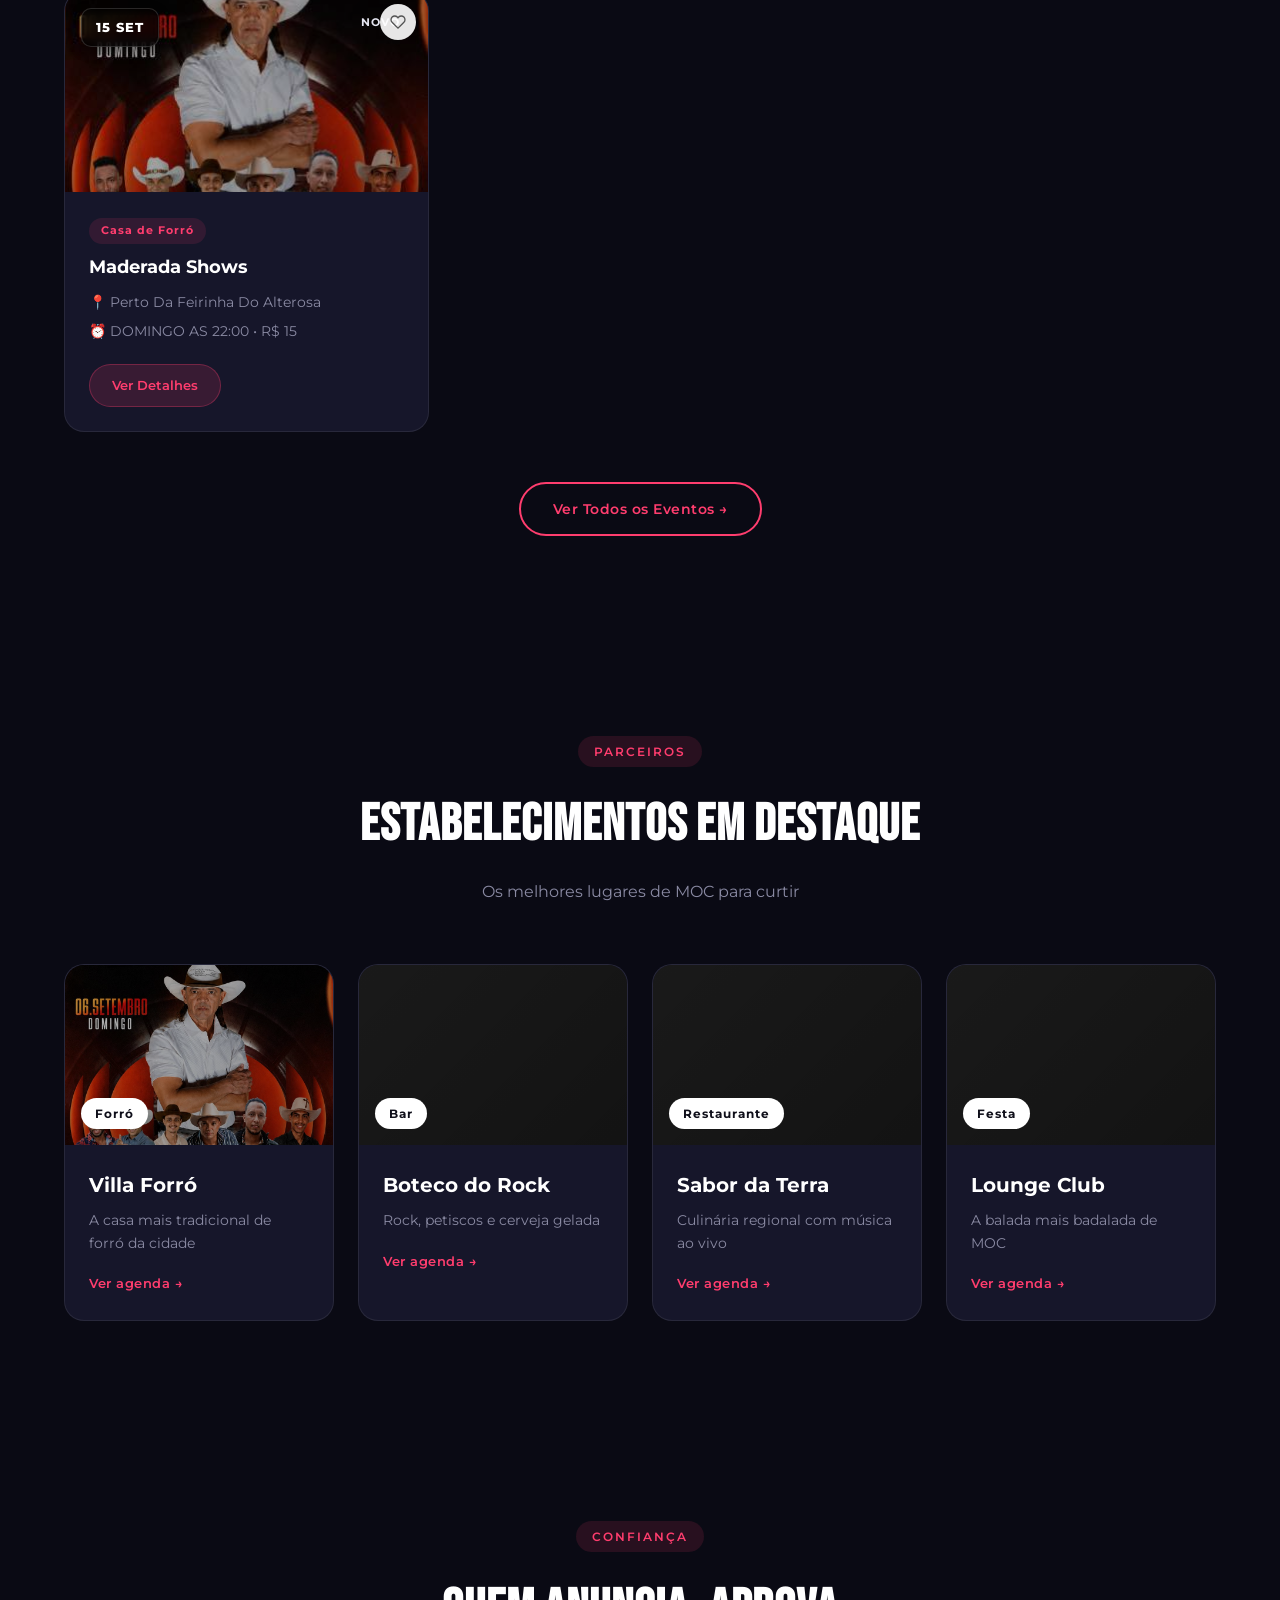
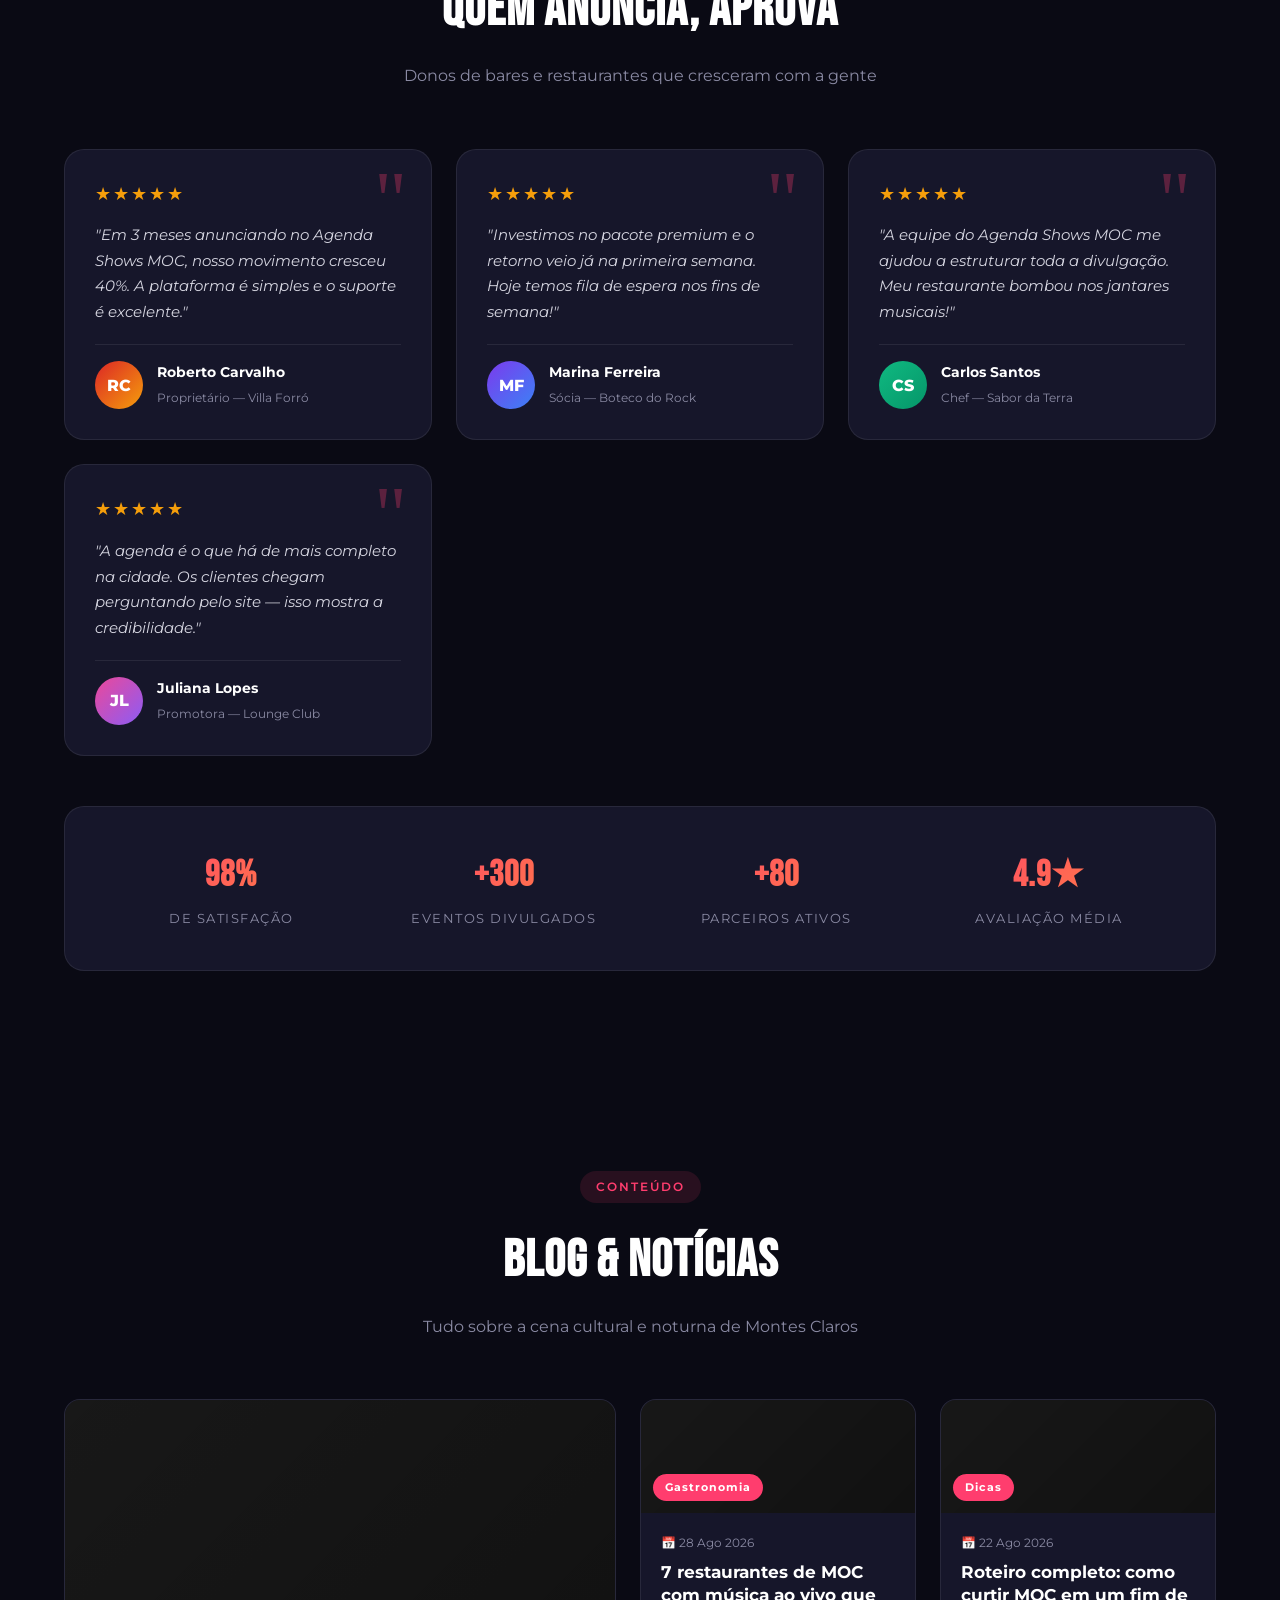
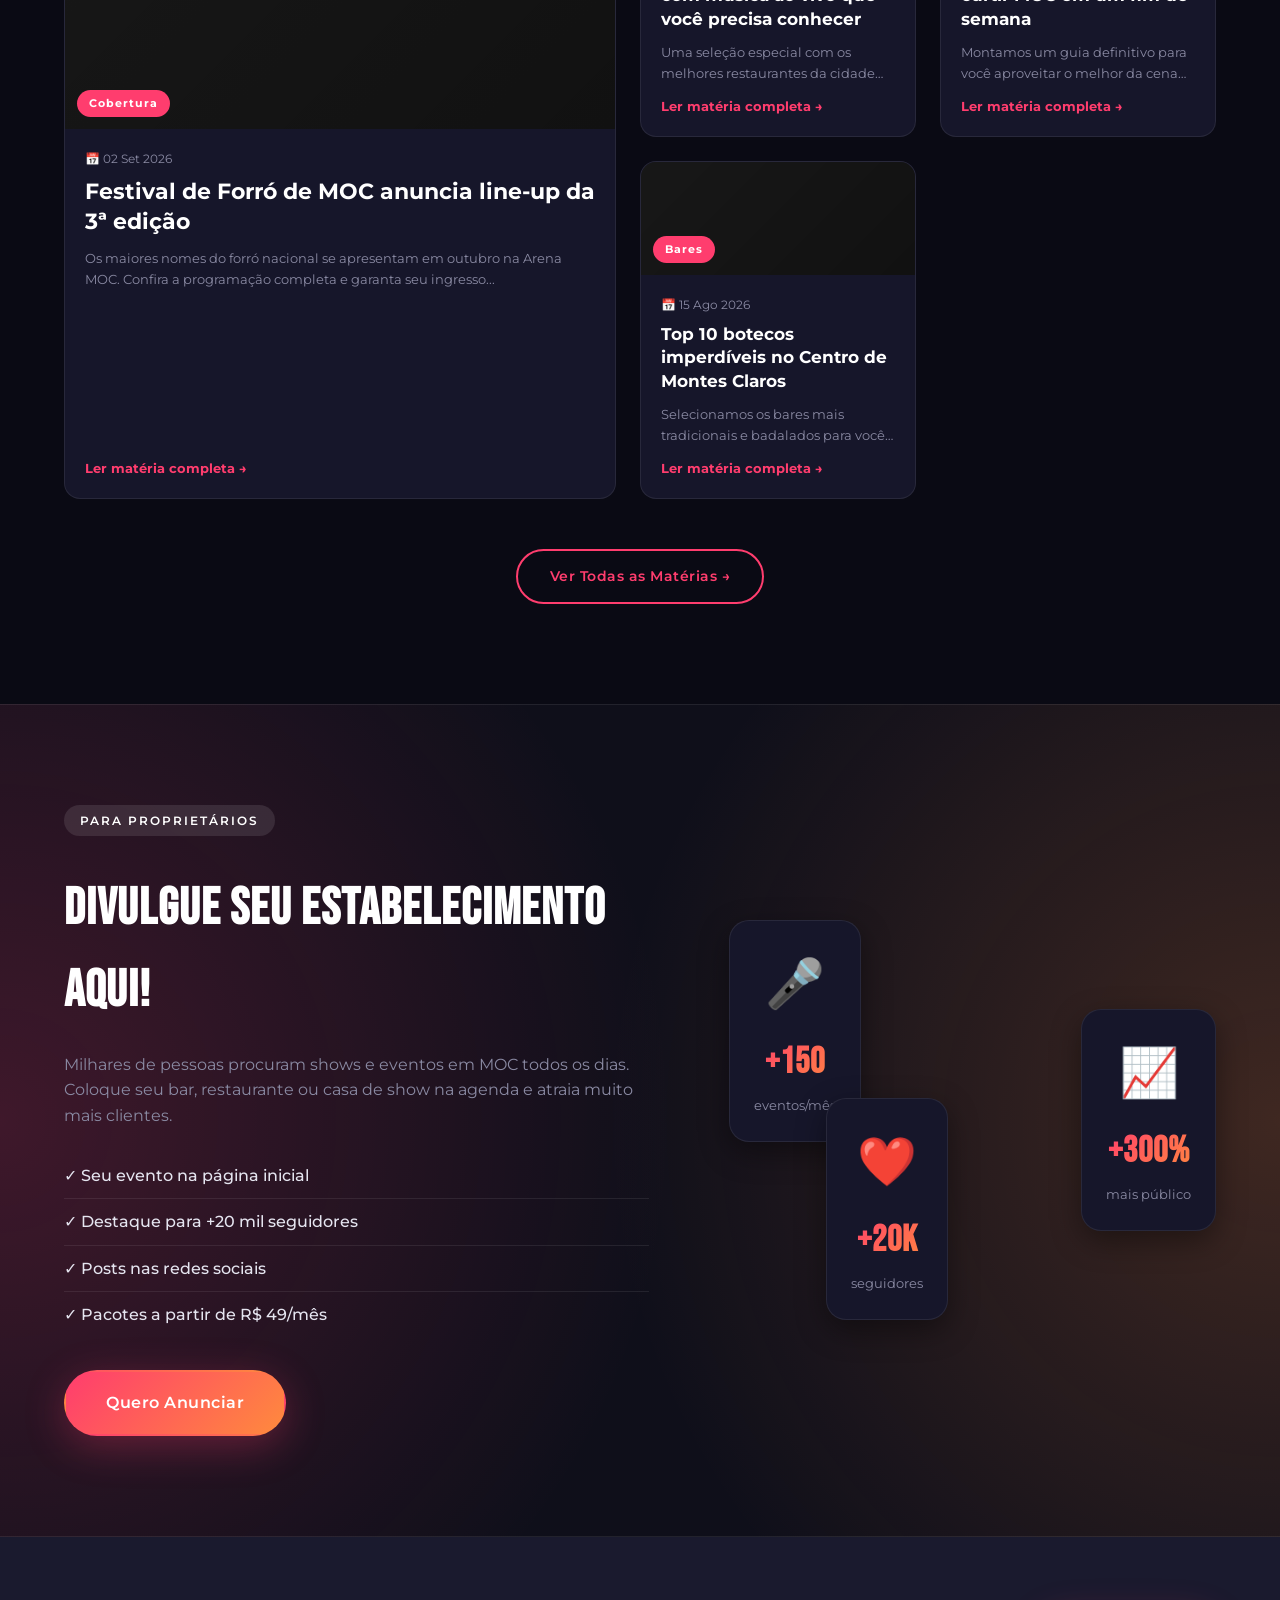
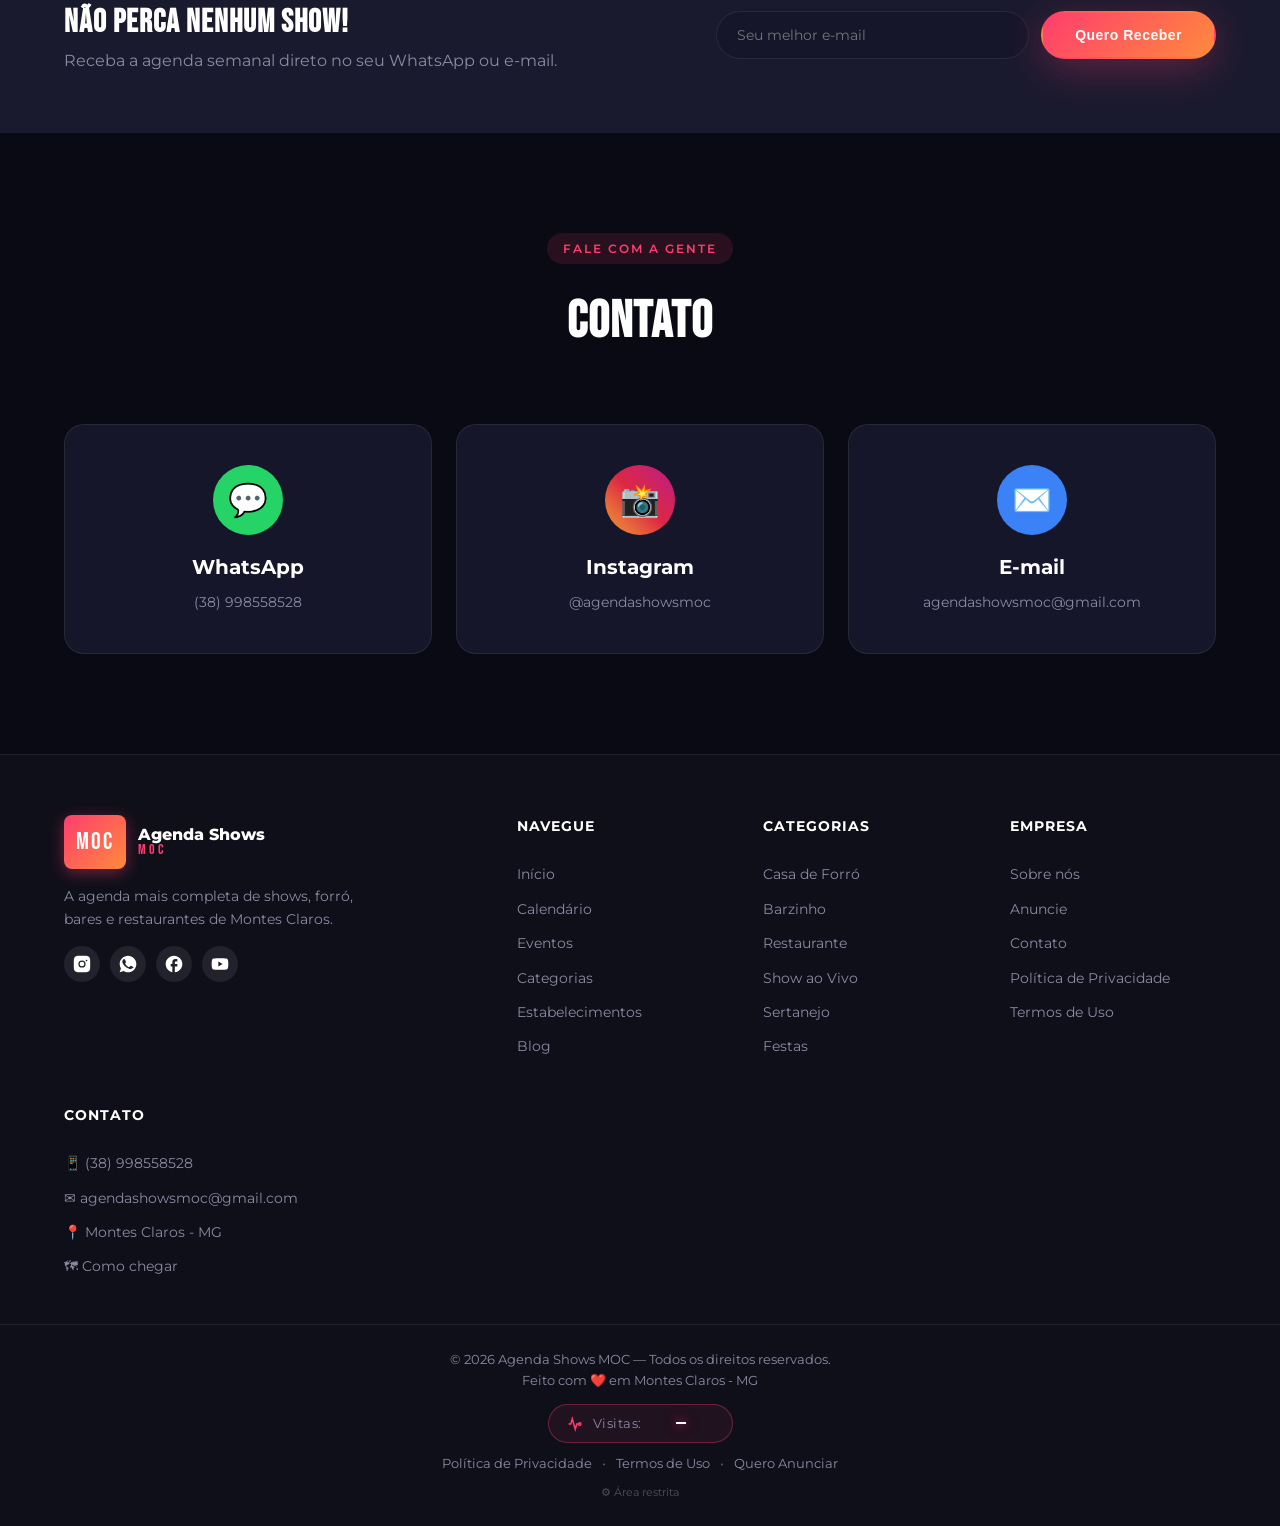
==== commit 2ee0f05f: "Adiciona contador de visitas no rodapé 🤖 Generated with Codebuff Co-Authored-By: Codebuff <noreply@c" ====
--- a/index.html
+++ b/index.html
@@ -3,27 +3,30 @@
 <head>
     <meta charset="UTF-8">
     <meta name="viewport" content="width=device-width, initial-scale=1.0">
-    <title>Agenda Shows MOC - Shows, Forró, Bares e Restaurantes em Montes Claros</title>
+        <title>Agenda Shows MOC - Shows, Forró, Bares e Restaurantes em Montes Claros</title>
     <meta name="description" content="A agenda mais completa de shows, forró, bares, restaurantes e festas de Montes Claros - MOC. Fique por dentro de todos os eventos da cidade!">
     <meta name="keywords" content="shows Montes Claros, forró MOC, bares MOC, restaurantes Montes Claros, agenda shows moc, eventos MOC, festas Montes Claros, sertanejo MOC">
     <meta name="author" content="Agenda Shows MOC">
     <meta name="theme-color" content="#0a0a14">
 
-    <!-- 🔑 Google Analytics 4: substitua 'G-XXXXXXXXXX' pelo seu Measurement ID -->
+    <!-- ============================================================
+         🔎 GOOGLE SEARCH CONSOLE (verificação do site)
+         Cole abaixo a META TAG de verificação que o Google te dá.
+         Formato: <meta name="google-site-verification" content="XXXXXXXXXXXX">
+         → Deixe essa linha COMENTADA até você obter o código no
+         Search Console (search.google.com/search-console). Depois,
+         descomente e substitua o content pelo SEU código.
+                  ============================================================ -->
+    <!-- <meta name="google-site-verification" content="COLE_AQUI_SEU_CODIGO_DE_VERIFICACAO" /> -->
+
+    <!-- Google tag (gtag.js) -->
+    <script async src="https://www.googletagmanager.com/gtag/js?id=G-JKDH8V8Y81"></script>
     <script>
-        window.GA4_ID = 'G-XXXXXXXXXX'; // TODO: cole aqui o seu Measurement ID
-        (function () {
-            var id = window.GA4_ID;
-            if (!id || id.indexOf('XXXX') !== -1) return; // ativa só quando houver ID real
-            window.dataLayer = window.dataLayer || [];
-            function gtag() { dataLayer.push(arguments); }
-            window.gtag = gtag;
-            var s = document.createElement('script'); s.async = true;
-            s.src = 'https://www.googletagmanager.com/gtag/js?id=' + id;
-            document.head.appendChild(s);
-            gtag('js', new Date());
-            gtag('config', id);
-        })();
+        window.dataLayer = window.dataLayer || [];
+        function gtag(){dataLayer.push(arguments);}
+        gtag('js', new Date());
+
+        gtag('config', 'G-JKDH8V8Y81');
     </script>
     <meta name="robots" content="index, follow">
 
@@ -65,7 +68,7 @@
     <link rel="preconnect" href="https://fonts.gstatic.com" crossorigin>
     <link rel="preconnect" href="https://images.unsplash.com" crossorigin>
     <link href="https://fonts.googleapis.com/css2?family=Bebas+Neue&family=Montserrat:wght@400;500;600;700;800;900&family=Pacifico&display=swap" rel="stylesheet">
-    <link rel="stylesheet" href="styles.css?v=40">
+    <link rel="stylesheet" href="styles.css?v=41">
 </head>
 <body>
     <!-- HEADER -->
@@ -388,7 +391,7 @@
                 <div class="events-count" id="eventsCount">Mostrando 6 eventos</div>
             </div>
             <div class="event-grid" id="eventGrid">
-                <article class="event-card" data-id="1" data-cat="Casa de Forró" data-bairro="Centro" data-preco="30" data-titulo="Forró do Bom — Wesley Safadão Cover" data-local="Villa Forró - Centro" data-data="15 SET" data-hora="Sábado, 22h" data-desc="A noite mais esperada do forró em MOC! Cerveja gelada, ambiente climatizado e a melhor sanfona da cidade tocando os maiores sucessos do momento.">
+                <article class="event-card" data-id="1" data-cat="Casa de Forró" data-bairro="Centro" data-preco="30" data-titulo="Forró do Bom — Wesley Safadão Cover" data-local="Villa Forró - Centro" data-data="15 SET" data-hora="Terça, 22h" data-desc="A noite mais esperada do forró em MOC! Cerveja gelada, ambiente climatizado e a melhor sanfona da cidade tocando os maiores sucessos do momento.">
                     <button class="fav-card" data-fav="1" aria-label="Favoritar">
                         <svg viewBox="0 0 24 24" fill="none" stroke="currentColor" stroke-width="2"><path d="M20.84 4.61a5.5 5.5 0 0 0-7.78 0L12 5.67l-1.06-1.06a5.5 5.5 0 0 0-7.78 7.78l1.06 1.06L12 21.23l7.78-7.78 1.06-1.06a5.5 5.5 0 0 0 0-7.78z"/></svg>
                     </button>
@@ -400,11 +403,11 @@
                         <span class="event-cat">Casa de Forró</span>
                         <h3 class="event-title">Forró do Bom — Wesley Safadão Cover</h3>
                         <p class="event-local">📍 Villa Forró - Centro</p>
-                        <p class="event-time">⏰ Sábado, 22h • R$ 30</p>
+                        <p class="event-time">⏰ Terça, 22h • R$ 30</p>
                         <a href="#" class="event-btn open-modal" data-id="1">Ver Detalhes</a>
                     </div>
                 </article>
-                <article class="event-card" data-id="2" data-cat="Barzinho" data-bairro="Independência" data-preco="0" data-titulo="Rock Night — Bandas Locais" data-local="Boteco do Rock - Av. Independência" data-data="17 SET" data-hora="Terça, 21h" data-desc="Noite de rock com bandas autorais e clássicos inesquecíveis. Chopp em dobro e petiscos especiais.">
+                <article class="event-card" data-id="2" data-cat="Barzinho" data-bairro="Independência" data-preco="0" data-titulo="Rock Night — Bandas Locais" data-local="Boteco do Rock - Av. Independência" data-data="17 SET" data-hora="Quinta, 21h" data-desc="Noite de rock com bandas autorais e clássicos inesquecíveis. Chopp em dobro e petiscos especiais.">
                     <button class="fav-card" data-fav="2" aria-label="Favoritar">
                         <svg viewBox="0 0 24 24" fill="none" stroke="currentColor" stroke-width="2"><path d="M20.84 4.61a5.5 5.5 0 0 0-7.78 0L12 5.67l-1.06-1.06a5.5 5.5 0 0 0-7.78 7.78l1.06 1.06L12 21.23l7.78-7.78 1.06-1.06a5.5 5.5 0 0 0 0-7.78z"/></svg>
                     </button>
@@ -415,11 +418,11 @@
                         <span class="event-cat">Barzinho</span>
                         <h3 class="event-title">Rock Night — Bandas Locais</h3>
                         <p class="event-local">📍 Boteco do Rock - Av. Independência</p>
-                        <p class="event-time">⏰ Terça, 21h • Entrada Franca</p>
+                        <p class="event-time">⏰ Quinta, 21h • Entrada Franca</p>
                         <a href="#" class="event-btn open-modal" data-id="2">Ver Detalhes</a>
                     </div>
                 </article>
-                <article class="event-card" data-id="3" data-cat="Restaurante" data-bairro="Centro" data-preco="89" data-titulo="Sertanejo & Vinho — Jantar Musical" data-local="Restaurante Sabor da Terra" data-data="20 SET" data-hora="Sexta, 20h" data-desc="Jantar harmonizado com pratos da culinária regional e show de sertanejo ao vivo. Reservas limitadas.">
+                <article class="event-card" data-id="3" data-cat="Restaurante" data-bairro="Centro" data-preco="89" data-titulo="Sertanejo & Vinho — Jantar Musical" data-local="Restaurante Sabor da Terra" data-data="20 SET" data-hora="Domingo, 20h" data-desc="Jantar harmonizado com pratos da culinária regional e show de sertanejo ao vivo. Reservas limitadas.">
                     <button class="fav-card" data-fav="3" aria-label="Favoritar">
                         <svg viewBox="0 0 24 24" fill="none" stroke="currentColor" stroke-width="2"><path d="M20.84 4.61a5.5 5.5 0 0 0-7.78 0L12 5.67l-1.06-1.06a5.5 5.5 0 0 0-7.78 7.78l1.06 1.06L12 21.23l7.78-7.78 1.06-1.06a5.5 5.5 0 0 0 0-7.78z"/></svg>
                     </button>
@@ -431,11 +434,11 @@
                         <span class="event-cat">Restaurante</span>
                         <h3 class="event-title">Sertanejo &amp; Vinho — Jantar Musical</h3>
                         <p class="event-local">📍 Restaurante Sabor da Terra</p>
-                        <p class="event-time">⏰ Sexta, 20h • R$ 89</p>
+                        <p class="event-time">⏰ Domingo, 20h • R$ 89</p>
                         <a href="#" class="event-btn open-modal" data-id="3">Ver Detalhes</a>
                     </div>
                 </article>
-                <article class="event-card" data-id="4" data-cat="Show ao Vivo" data-bairro="Todos os Santos" data-preco="40" data-titulo="Pagode do MOC — Grupo Revelação Cover" data-local="Arena MOC - Bairro Todos os Santos" data-data="22 SET" data-hora="Domingo, 20h" data-desc="O melhor pagode da região com a banda cover mais requisitada do momento. Open de chopp até meia-noite.">
+                <article class="event-card" data-id="4" data-cat="Show ao Vivo" data-bairro="Todos os Santos" data-preco="40" data-titulo="Pagode do MOC — Grupo Revelação Cover" data-local="Arena MOC - Bairro Todos os Santos" data-data="22 SET" data-hora="Terça, 20h" data-desc="O melhor pagode da região com a banda cover mais requisitada do momento. Open de chopp até meia-noite.">
                     <button class="fav-card" data-fav="4" aria-label="Favoritar">
                         <svg viewBox="0 0 24 24" fill="none" stroke="currentColor" stroke-width="2"><path d="M20.84 4.61a5.5 5.5 0 0 0-7.78 0L12 5.67l-1.06-1.06a5.5 5.5 0 0 0-7.78 7.78l1.06 1.06L12 21.23l7.78-7.78 1.06-1.06a5.5 5.5 0 0 0 0-7.78z"/></svg>
                     </button>
@@ -446,11 +449,11 @@
                         <span class="event-cat">Show ao Vivo</span>
                         <h3 class="event-title">Pagode do MOC — Grupo Revelação Cover</h3>
                         <p class="event-local">📍 Arena MOC - Bairro Todos os Santos</p>
-                        <p class="event-time">⏰ Domingo, 20h • R$ 40</p>
+                        <p class="event-time">⏰ Terça, 20h • R$ 40</p>
                         <a href="#" class="event-btn open-modal" data-id="4">Ver Detalhes</a>
                     </div>
                 </article>
-                <article class="event-card" data-id="5" data-cat="Festa" data-bairro="Centro" data-preco="25" data-titulo="Festa Universitária — DJ Marcos" data-local="Lounge Club - Avenida MOC" data-data="27 SET" data-hora="Sábado, 23h" data-desc="A balada mais badalada da cidade com DJ Marcos e convidados. Open de vodka para o primeiro lote.">
+                <article class="event-card" data-id="5" data-cat="Festa" data-bairro="Centro" data-preco="25" data-titulo="Festa Universitária — DJ Marcos" data-local="Lounge Club - Avenida MOC" data-data="27 SET" data-hora="Domingo, 23h" data-desc="A balada mais badalada da cidade com DJ Marcos e convidados. Open de vodka para o primeiro lote.">
                     <button class="fav-card" data-fav="5" aria-label="Favoritar">
                         <svg viewBox="0 0 24 24" fill="none" stroke="currentColor" stroke-width="2"><path d="M20.84 4.61a5.5 5.5 0 0 0-7.78 0L12 5.67l-1.06-1.06a5.5 5.5 0 0 0-7.78 7.78l1.06 1.06L12 21.23l7.78-7.78 1.06-1.06a5.5 5.5 0 0 0 0-7.78z"/></svg>
                     </button>
@@ -461,11 +464,11 @@
                         <span class="event-cat">Festa</span>
                         <h3 class="event-title">Festa Universitária — DJ Marcos</h3>
                         <p class="event-local">📍 Lounge Club - Avenida MOC</p>
-                        <p class="event-time">⏰ Sábado, 23h • R$ 25</p>
+                        <p class="event-time">⏰ Domingo, 23h • R$ 25</p>
                         <a href="#" class="event-btn open-modal" data-id="5">Ver Detalhes</a>
                     </div>
                 </article>
-                <article class="event-card" data-id="6" data-cat="Show ao Vivo" data-bairro="Centro" data-preco="35" data-titulo="Samba de Roda — Noite Especial" data-local="Casa do Samba - Centro Histórico" data-data="29 SET" data-hora="Domingo, 21h" data-desc="Roda de samba com clássicos que marcaram época. Participação especial do mestre Cavaco.">
+                <article class="event-card" data-id="6" data-cat="Show ao Vivo" data-bairro="Centro" data-preco="35" data-titulo="Samba de Roda — Noite Especial" data-local="Casa do Samba - Centro Histórico" data-data="29 SET" data-hora="Terça, 21h" data-desc="Roda de samba com clássicos que marcaram época. Participação especial do mestre Cavaco.">
                     <button class="fav-card" data-fav="6" aria-label="Favoritar">
                         <svg viewBox="0 0 24 24" fill="none" stroke="currentColor" stroke-width="2"><path d="M20.84 4.61a5.5 5.5 0 0 0-7.78 0L12 5.67l-1.06-1.06a5.5 5.5 0 0 0-7.78 7.78l1.06 1.06L12 21.23l7.78-7.78 1.06-1.06a5.5 5.5 0 0 0 0-7.78z"/></svg>
                     </button>
@@ -477,18 +480,18 @@
                         <span class="event-cat">Show ao Vivo</span>
                         <h3 class="event-title">Samba de Roda — Noite Especial</h3>
                         <p class="event-local">📍 Casa do Samba - Centro Histórico</p>
-                        <p class="event-time">⏰ Domingo, 21h • R$ 35</p>
+                        <p class="event-time">⏰ Terça, 21h • R$ 35</p>
                         <a href="#" class="event-btn open-modal" data-id="6">Ver Detalhes</a>
                     </div>
                 </article>
 
                 <!-- Eventos extras para o calendário -->
-                <article class="event-card" data-id="7" data-cat="Sertanejo" data-bairro="Cidade Nova" data-preco="40" data-titulo="Sertanejo Universitário — Marília Cover" data-local="Arena MOC - Cidade Nova" data-data="06 SET" data-hora="Sábado, 22h" data-desc="A noite mais sertaneja de MOC com a banda cover mais requisitada do momento.">
+                <article class="event-card" data-id="7" data-cat="Sertanejo" data-bairro="Cidade Nova" data-preco="40" data-titulo="Sertanejo Universitário — Marília Cover" data-local="Arena MOC - Cidade Nova" data-data="19 SET" data-hora="Sábado, 22h" data-desc="A noite mais sertaneja de MOC com a banda cover mais requisitada do momento.">
                     <button class="fav-card" data-fav="7" aria-label="Favoritar">
                         <svg viewBox="0 0 24 24" fill="none" stroke="currentColor" stroke-width="2"><path d="M20.84 4.61a5.5 5.5 0 0 0-7.78 0L12 5.67l-1.06-1.06a5.5 5.5 0 0 0-7.78 7.78l1.06 1.06L12 21.23l7.78-7.78 1.06-1.06a5.5 5.5 0 0 0 0-7.78z"/></svg>
                     </button>
                     <div class="event-img" style="background-image:linear-gradient(135deg,#f59e0b,#fbbf24)">
-                        <span class="event-date">06 SET</span>
+                        <span class="event-date">19 SET</span>
                     </div>
                     <div class="event-info">
                         <span class="event-cat">Sertanejo</span>
@@ -499,7 +502,7 @@
                     </div>
                 </article>
 
-                <article class="event-card" data-id="8" data-cat="Casa de Forró" data-bairro="São José" data-preco="25" data-titulo="Quarta do Forró — Trio Pé-de-Serra" data-local="Boteco São José" data-data="10 SET" data-hora="Quarta, 21h" data-desc="A tradicional quarta do forró com o melhor trio pé-de-serra da cidade. Cerveja em dobro.">
+                <article class="event-card" data-id="8" data-cat="Casa de Forró" data-bairro="São José" data-preco="25" data-titulo="Quarta do Forró — Trio Pé-de-Serra" data-local="Boteco São José" data-data="10 SET" data-hora="Quinta, 21h" data-desc="A tradicional quarta do forró com o melhor trio pé-de-serra da cidade. Cerveja em dobro.">
                     <button class="fav-card" data-fav="8" aria-label="Favoritar">
                         <svg viewBox="0 0 24 24" fill="none" stroke="currentColor" stroke-width="2"><path d="M20.84 4.61a5.5 5.5 0 0 0-7.78 0L12 5.67l-1.06-1.06a5.5 5.5 0 0 0-7.78 7.78l1.06 1.06L12 21.23l7.78-7.78 1.06-1.06a5.5 5.5 0 0 0 0-7.78z"/></svg>
                     </button>
@@ -510,12 +513,12 @@
                         <span class="event-cat">Casa de Forró</span>
                         <h3 class="event-title">Quarta do Forró — Trio Pé-de-Serra</h3>
                         <p class="event-local">📍 Boteco São José</p>
-                        <p class="event-time">⏰ Quarta, 21h • R$ 25</p>
+                        <p class="event-time">⏰ Quinta, 21h • R$ 25</p>
                         <a href="#" class="event-btn open-modal" data-id="8">Ver Detalhes</a>
                     </div>
                 </article>
 
-                <article class="event-card" data-id="9" data-cat="Rock" data-bairro="Independência" data-preco="15" data-titulo="Sexta no Rock — Acústico" data-local="Boteco do Rock - Av. Independência" data-data="12 SET" data-hora="Sexta, 22h" data-desc="Versões acústicas dos clássicos do rock nacional e internacional. Open de chopp.">
+                <article class="event-card" data-id="9" data-cat="Rock" data-bairro="Independência" data-preco="15" data-titulo="Sexta no Rock — Acústico" data-local="Boteco do Rock - Av. Independência" data-data="12 SET" data-hora="Sábado, 22h" data-desc="Versões acústicas dos clássicos do rock nacional e internacional. Open de chopp.">
                     <button class="fav-card" data-fav="9" aria-label="Favoritar">
                         <svg viewBox="0 0 24 24" fill="none" stroke="currentColor" stroke-width="2"><path d="M20.84 4.61a5.5 5.5 0 0 0-7.78 0L12 5.67l-1.06-1.06a5.5 5.5 0 0 0-7.78 7.78l1.06 1.06L12 21.23l7.78-7.78 1.06-1.06a5.5 5.5 0 0 0 0-7.78z"/></svg>
                     </button>
@@ -527,12 +530,12 @@
                         <span class="event-cat">Rock</span>
                         <h3 class="event-title">Sexta no Rock — Acústico</h3>
                         <p class="event-local">📍 Boteco do Rock - Av. Independência</p>
-                        <p class="event-time">⏰ Sexta, 22h • R$ 15</p>
+                        <p class="event-time">⏰ Sábado, 22h • R$ 15</p>
                         <a href="#" class="event-btn open-modal" data-id="9">Ver Detalhes</a>
                     </div>
                 </article>
 
-                <article class="event-card" data-id="10" data-cat="Pagode" data-bairro="Centro" data-preco="0" data-titulo="Roda de Samba Gratuita" data-local="Praça da matriz - Centro" data-data="15 SET" data-hora="Domingo, 17h" data-desc="Roda de samba gratuita na praça com participação de vários músicos da cidade.">
+                <article class="event-card" data-id="10" data-cat="Pagode" data-bairro="Centro" data-preco="0" data-titulo="Roda de Samba Gratuita" data-local="Praça da matriz - Centro" data-data="15 SET" data-hora="Terça, 17h" data-desc="Roda de samba gratuita na praça com participação de vários músicos da cidade.">
                     <button class="fav-card" data-fav="10" aria-label="Favoritar">
                         <svg viewBox="0 0 24 24" fill="none" stroke="currentColor" stroke-width="2"><path d="M20.84 4.61a5.5 5.5 0 0 0-7.78 0L12 5.67l-1.06-1.06a5.5 5.5 0 0 0-7.78 7.78l1.06 1.06L12 21.23l7.78-7.78 1.06-1.06a5.5 5.5 0 0 0 0-7.78z"/></svg>
                     </button>
@@ -543,12 +546,12 @@
                         <span class="event-cat">Pagode</span>
                         <h3 class="event-title">Roda de Samba Gratuita</h3>
                         <p class="event-local">📍 Praça da Matriz - Centro</p>
-                        <p class="event-time">⏰ Domingo, 17h • Entrada Franca</p>
+                        <p class="event-time">⏰ Terça, 17h • Entrada Franca</p>
                         <a href="#" class="event-btn open-modal" data-id="10">Ver Detalhes</a>
                     </div>
                 </article>
 
-                <article class="event-card" data-id="11" data-cat="Festa" data-bairro="Centro" data-preco="60" data-titulo="Halloween MOC — Edição 2026" data-local="Lounge Club - Centro" data-data="31 OUT" data-hora="Sexta, 23h" data-desc="A festa de Halloween mais esperada do ano. Fantasia obrigatória, prêmio de melhor roupa.">
+                <article class="event-card" data-id="11" data-cat="Festa" data-bairro="Centro" data-preco="60" data-titulo="Halloween MOC — Edição 2026" data-local="Lounge Club - Centro" data-data="31 OUT" data-hora="Sábado, 23h" data-desc="A festa de Halloween mais esperada do ano. Fantasia obrigatória, prêmio de melhor roupa.">
                     <button class="fav-card" data-fav="11" aria-label="Favoritar">
                         <svg viewBox="0 0 24 24" fill="none" stroke="currentColor" stroke-width="2"><path d="M20.84 4.61a5.5 5.5 0 0 0-7.78 0L12 5.67l-1.06-1.06a5.5 5.5 0 0 0-7.78 7.78l1.06 1.06L12 21.23l7.78-7.78 1.06-1.06a5.5 5.5 0 0 0 0-7.78z"/></svg>
                     </button>
@@ -560,7 +563,7 @@
                         <span class="event-cat">Festa</span>
                         <h3 class="event-title">Halloween MOC — Edição 2026</h3>
                         <p class="event-local">📍 Lounge Club - Centro</p>
-                        <p class="event-time">⏰ Sexta, 23h • R$ 60</p>
+                        <p class="event-time">⏰ Sábado, 23h • R$ 60</p>
                         <a href="#" class="event-btn open-modal" data-id="11">Ver Detalhes</a>
                     </div>
                 </article>
@@ -900,6 +903,11 @@
         <div class="footer-bottom">
             <p>© <span id="copyYear">2026</span> Agenda Shows MOC — Todos os direitos reservados.</p>
             <p data-cfg="footerCredito">Feito com ❤️ em Montes Claros - MG</p>
+            <p class="visit-counter" id="visitCounter" title="Visitas desde 08/09/2026">
+                <svg viewBox="0 0 24 24" fill="none" stroke="currentColor" stroke-width="2" aria-hidden="true"><path d="M2 12h3l2-7 4 14 2-7h3"/><circle cx="17" cy="12" r="1.6"/></svg>
+                <span class="vc-label">Visitas:</span>
+                <span class="vc-digits" id="visitCount" aria-live="polite">·····</span>
+            </p>
             <p class="footer-legal">
                 <a href="privacidade.html">Política de Privacidade</a>
                 <span>•</span>
@@ -1015,6 +1023,6 @@
     <!-- TOAST -->
     <div class="toast" id="toast"></div>
 
-    <script src="script.js?v=31"></script>
+    <script src="script.js?v=33"></script>
 </body>
 </html>
--- a/styles.css
+++ b/styles.css
@@ -969,6 +969,38 @@
 }
 .footer-bottom p { color: var(--gray); font-size: 13px; }
 
+/* ============== CONTADOR DE VISITAS ============== */
+.visit-counter {
+    display: inline-flex;
+    align-items: center;
+    gap: 8px;
+    margin-top: 14px;
+    padding: 8px 18px;
+    background: rgba(255, 61, 110, 0.08);
+    border: 1px solid rgba(255, 61, 110, 0.35);
+    border-radius: 999px;
+    color: var(--gray);
+    font-size: 13px;
+    user-select: none;
+}
+.visit-counter svg { width: 18px; height: 18px; color: var(--primary); animation: vcPulse 2.4s ease-in-out infinite; }
+.visit-counter .vc-label { letter-spacing: 0.5px; }
+.visit-counter .vc-digits {
+    font-family: 'Bebas Neue', sans-serif;
+    font-size: 20px;
+    line-height: 1;
+    letter-spacing: 2px;
+    color: #fff;
+    text-shadow: 0 0 8px rgba(255, 61, 110, 0.8), 0 0 18px rgba(255, 61, 110, 0.4);
+    min-width: 64px;
+    text-align: center;
+}
+.visit-counter .vc-digits.loading { color: var(--gray); text-shadow: none; font-family: 'Montserrat', sans-serif; font-size: 14px; }
+@keyframes vcPulse {
+    0%, 100% { opacity: 1; transform: scale(1); }
+    50% { opacity: 0.55; transform: scale(0.9); }
+}
+
 /* ============== WHATSAPP FLOAT ============== */
 .whatsapp-float {
     position: fixed;
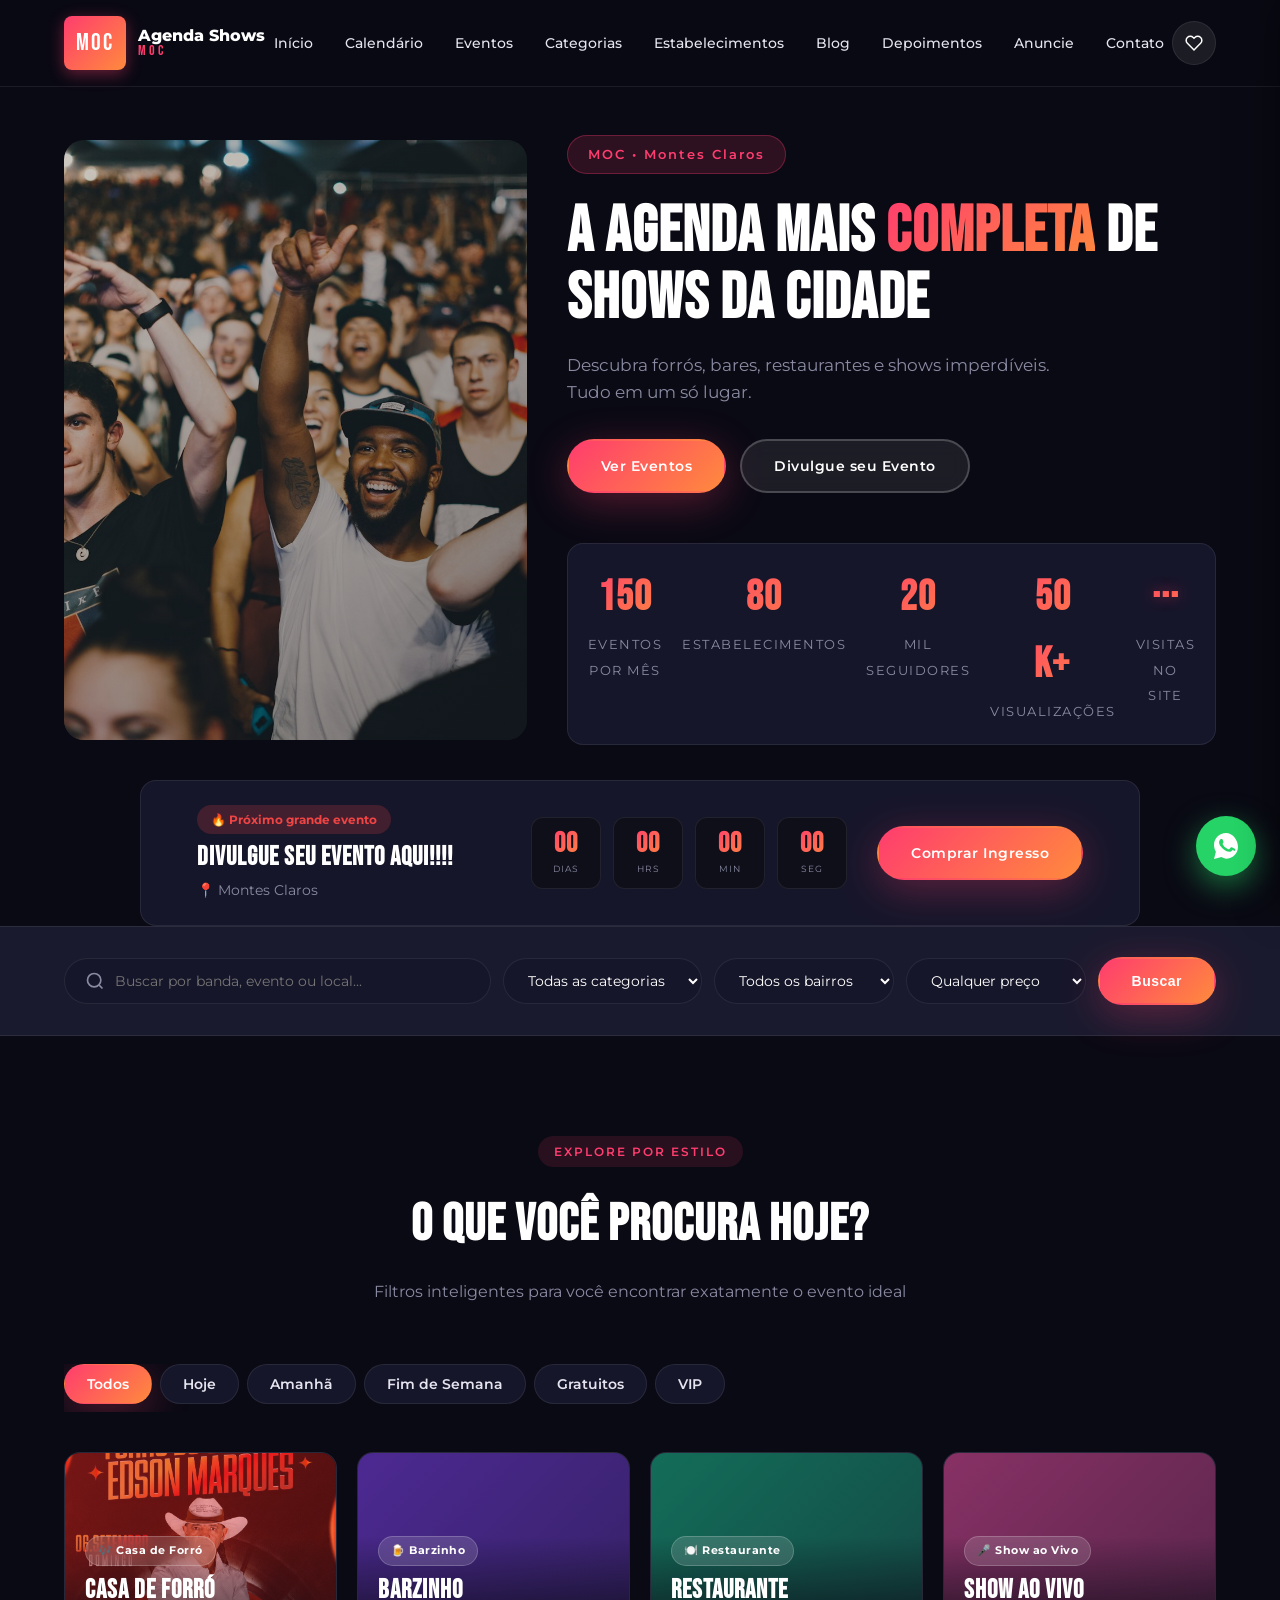
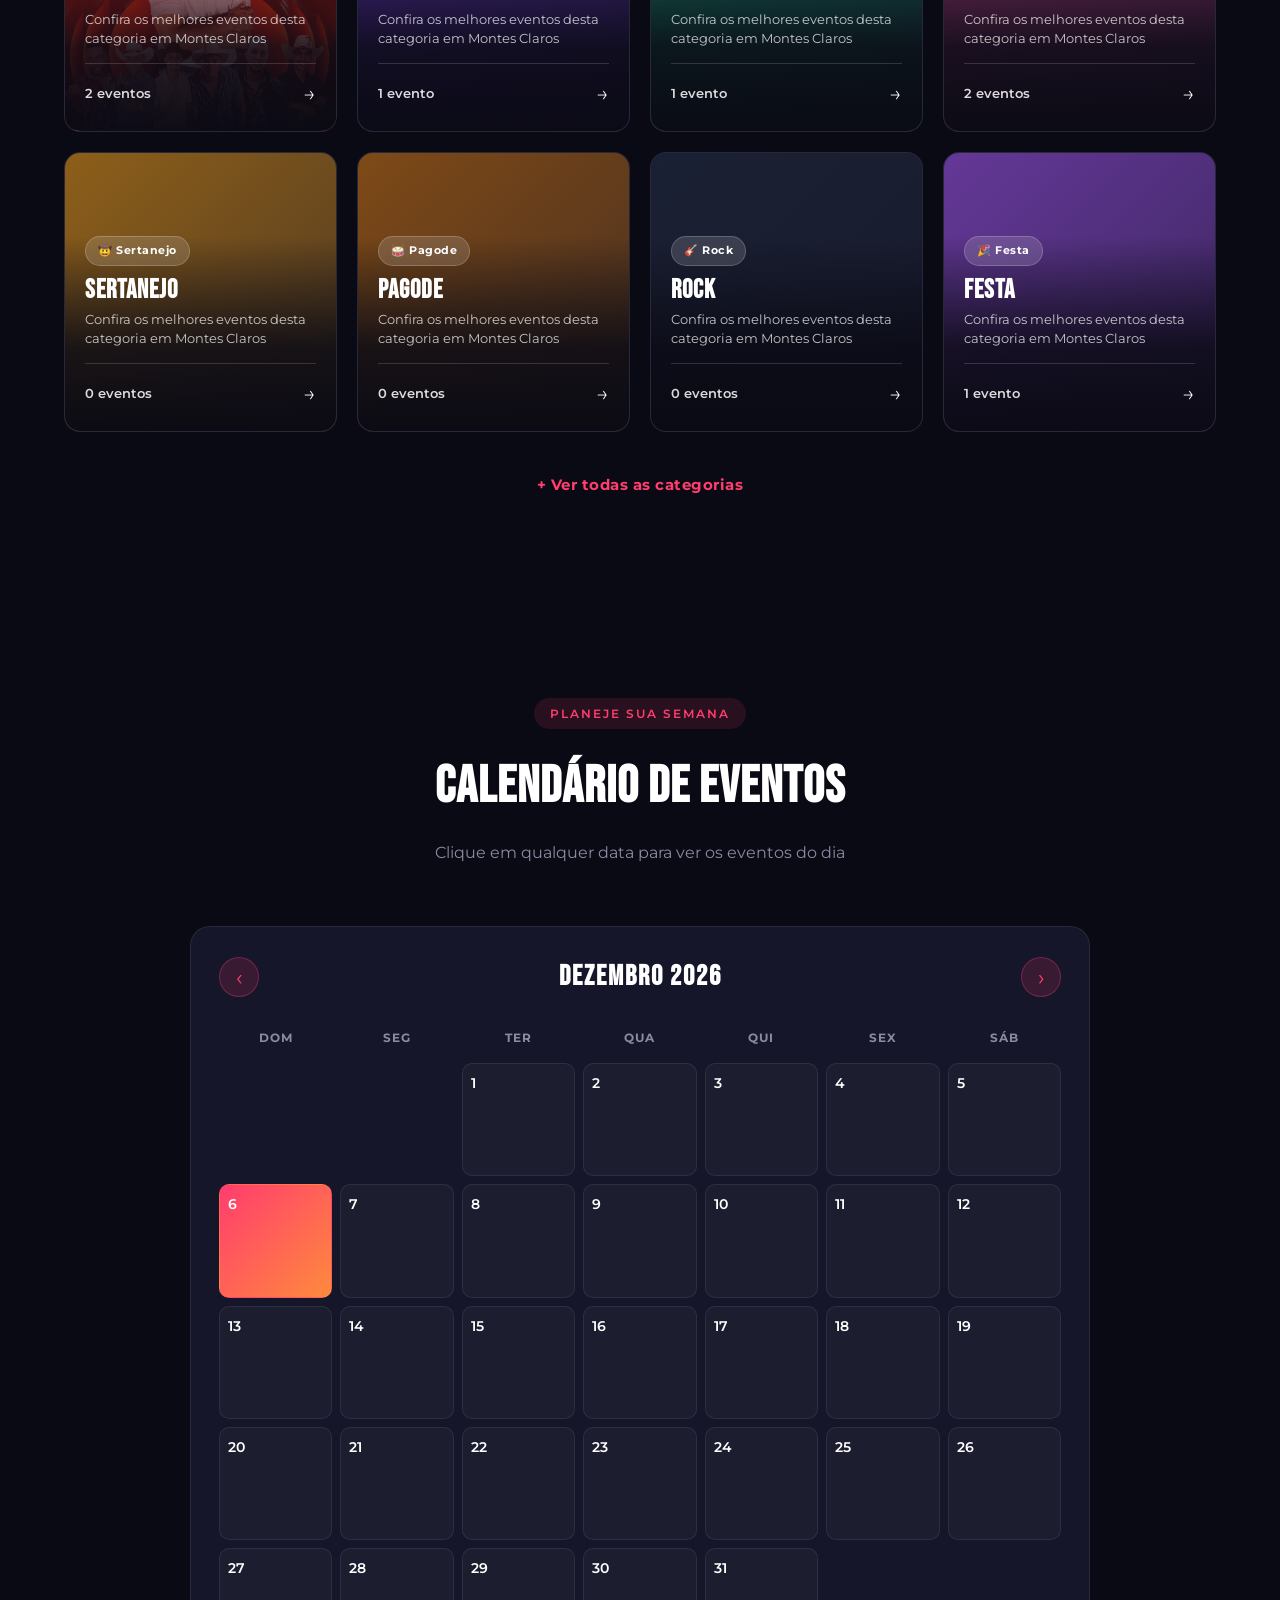
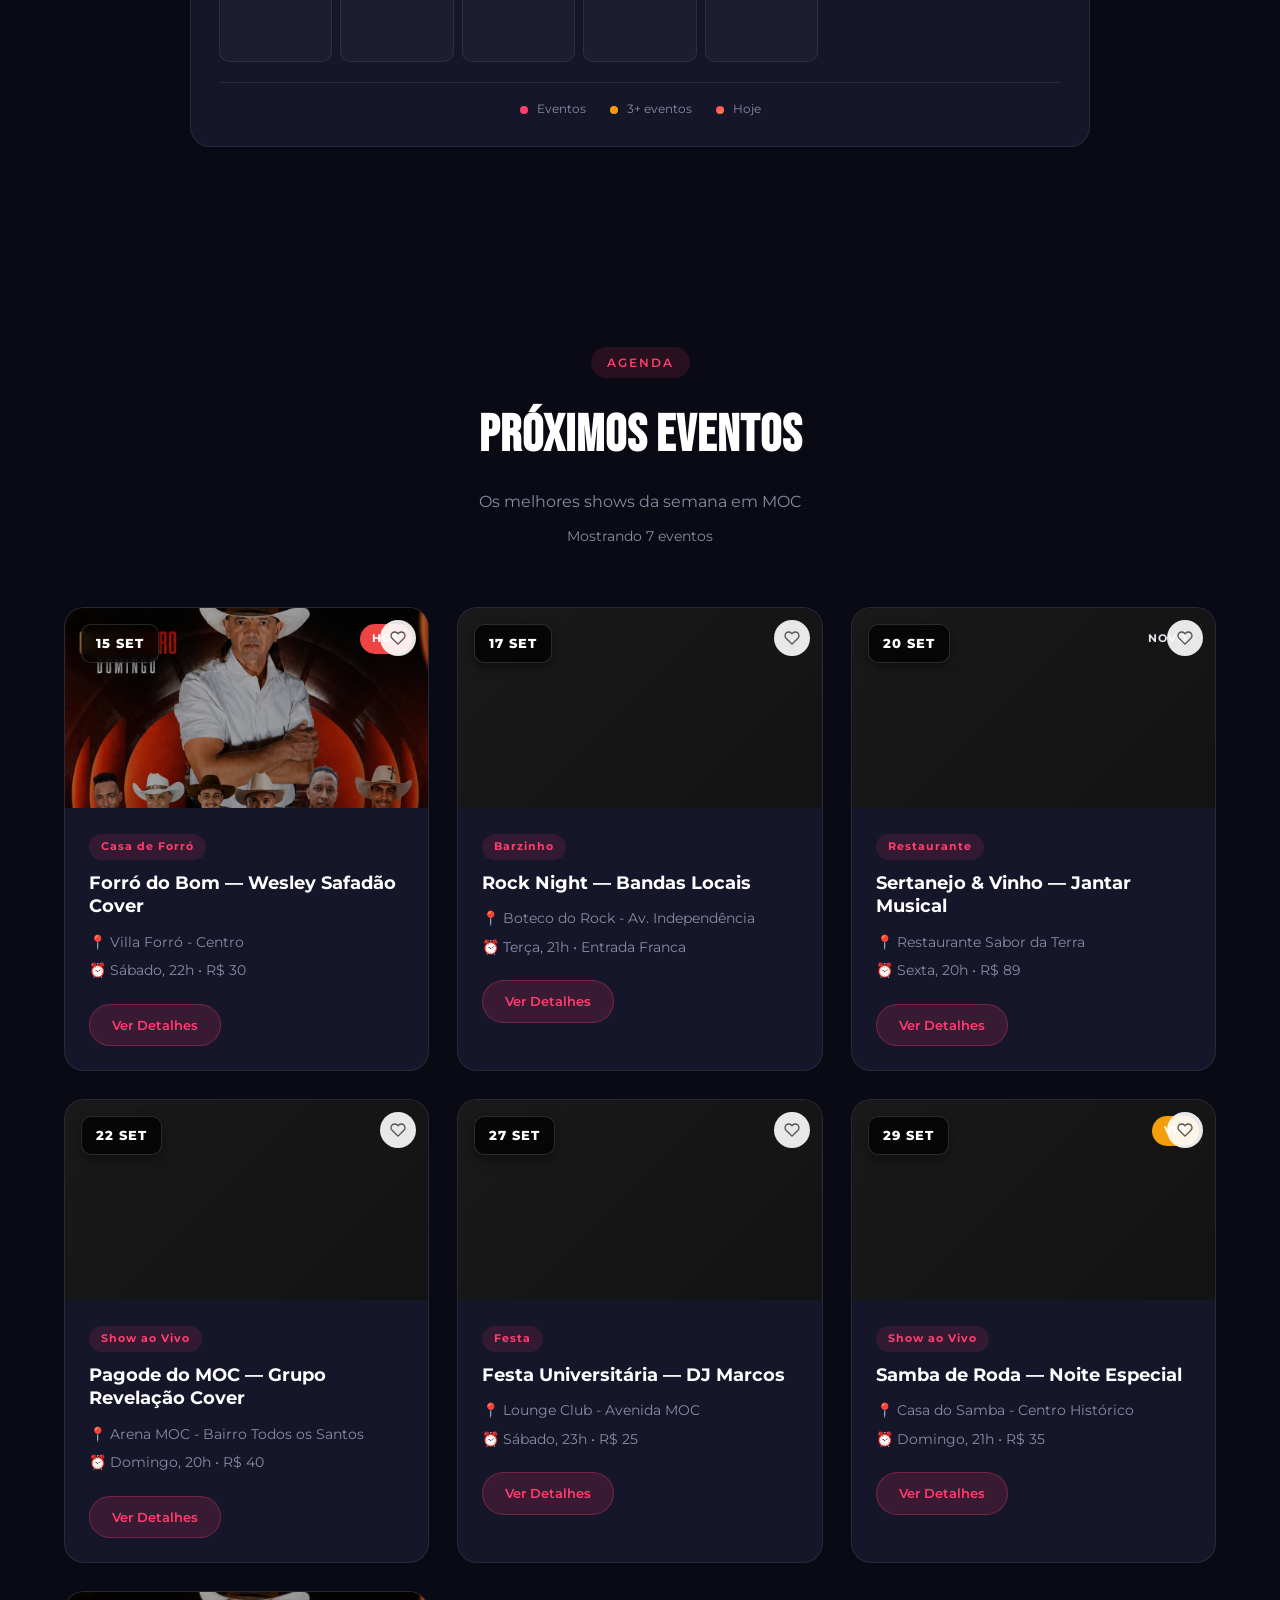
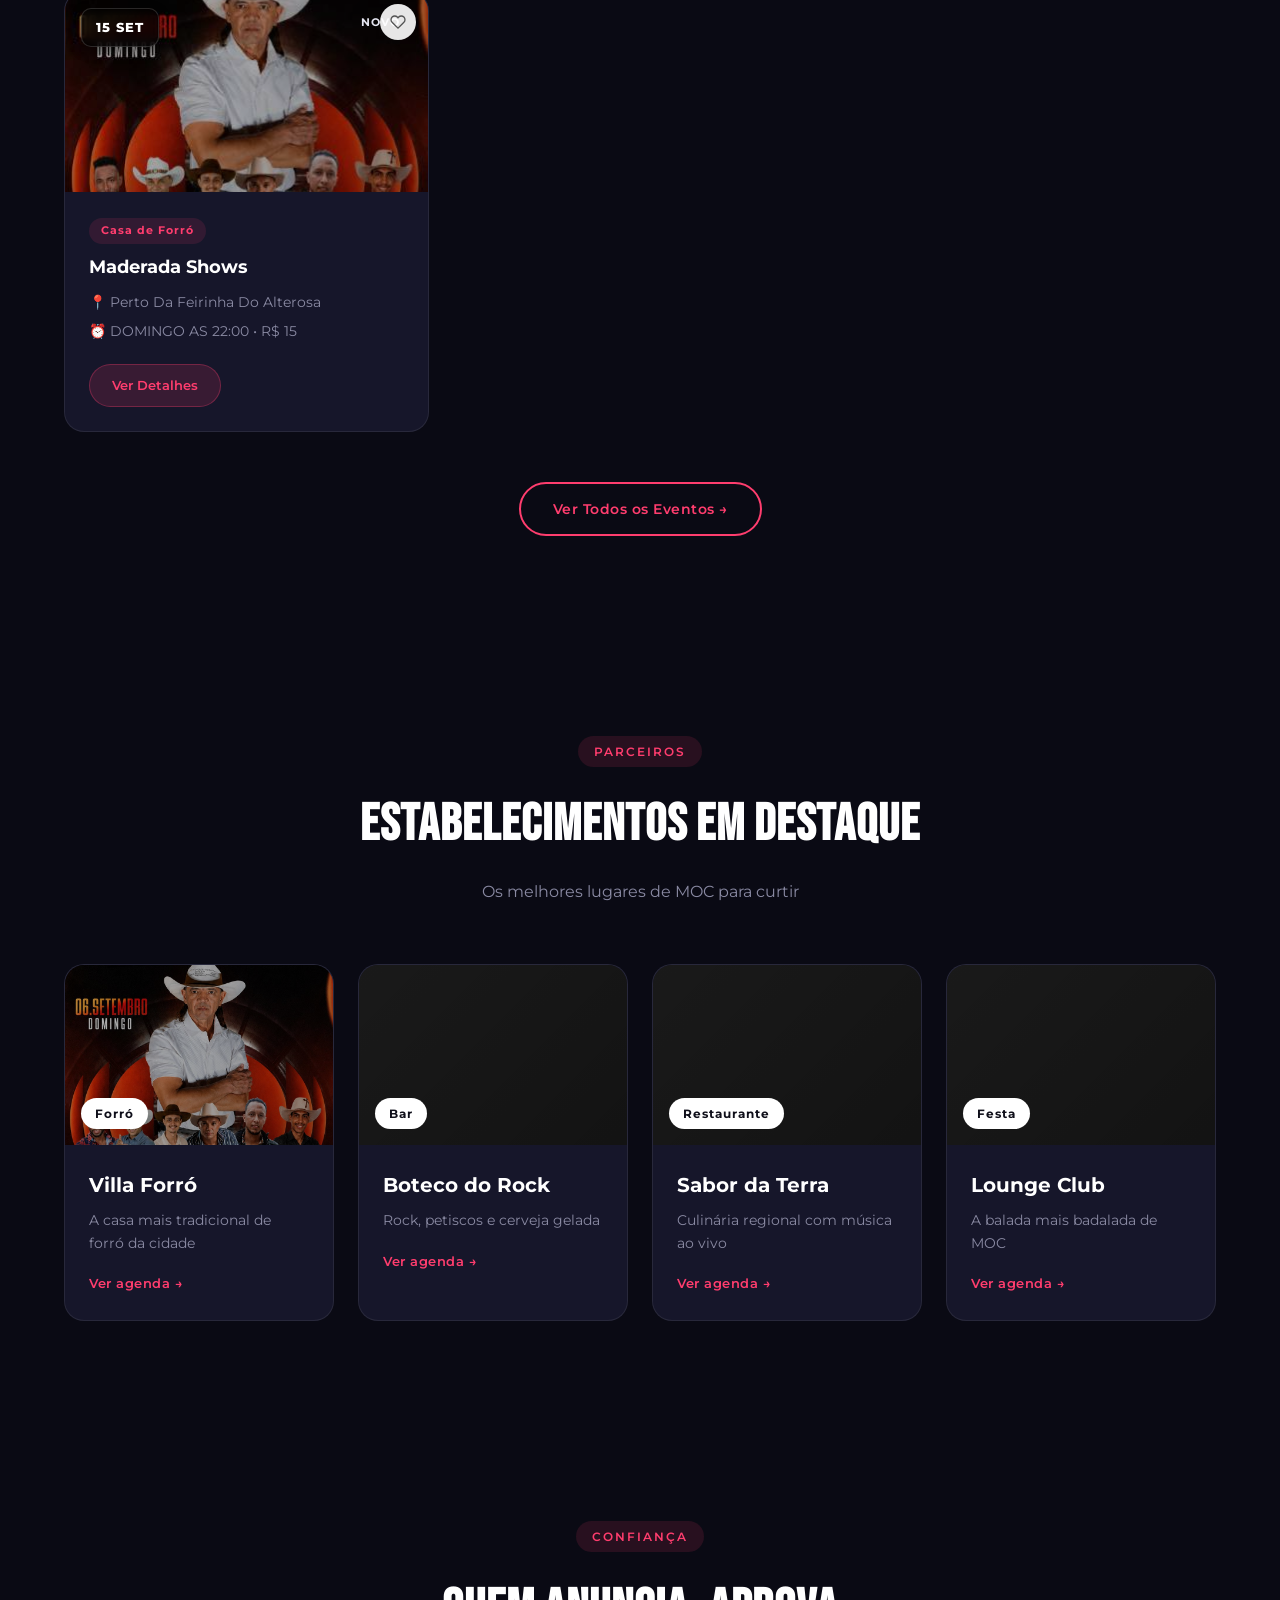
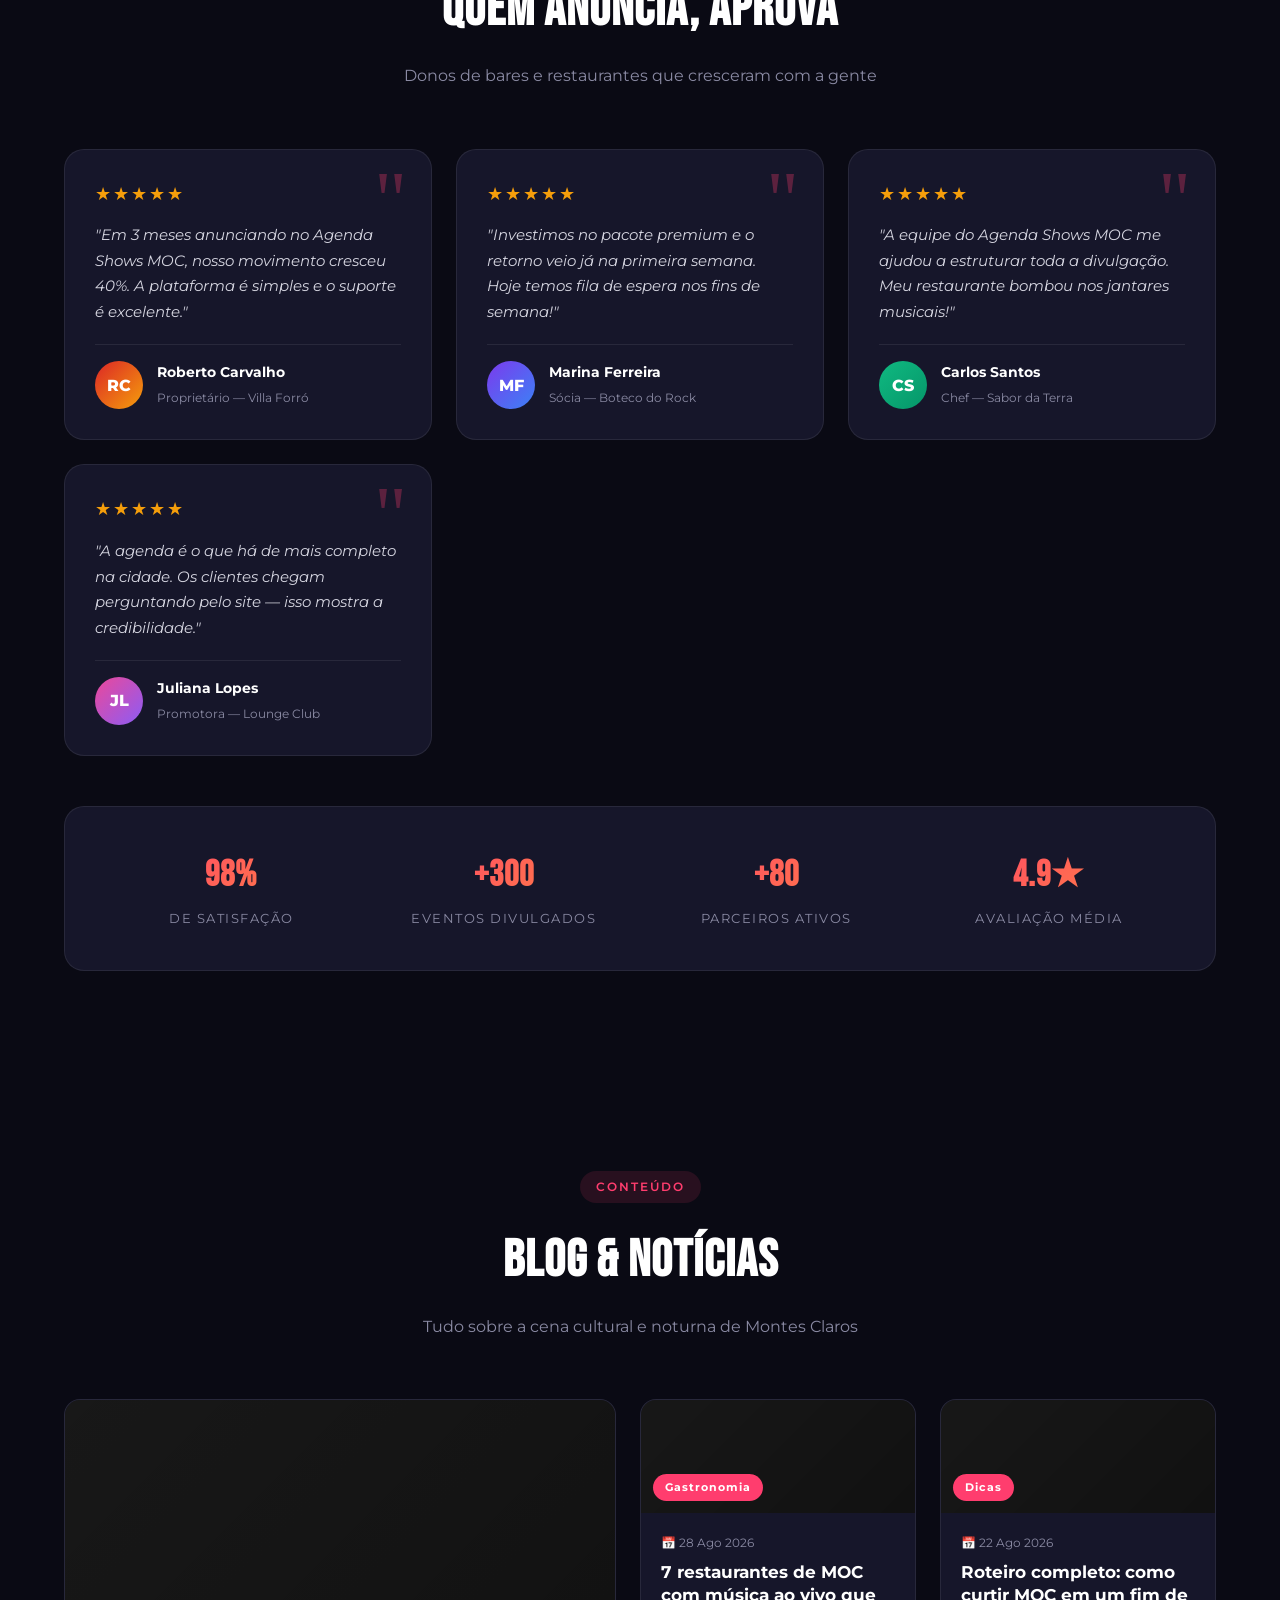
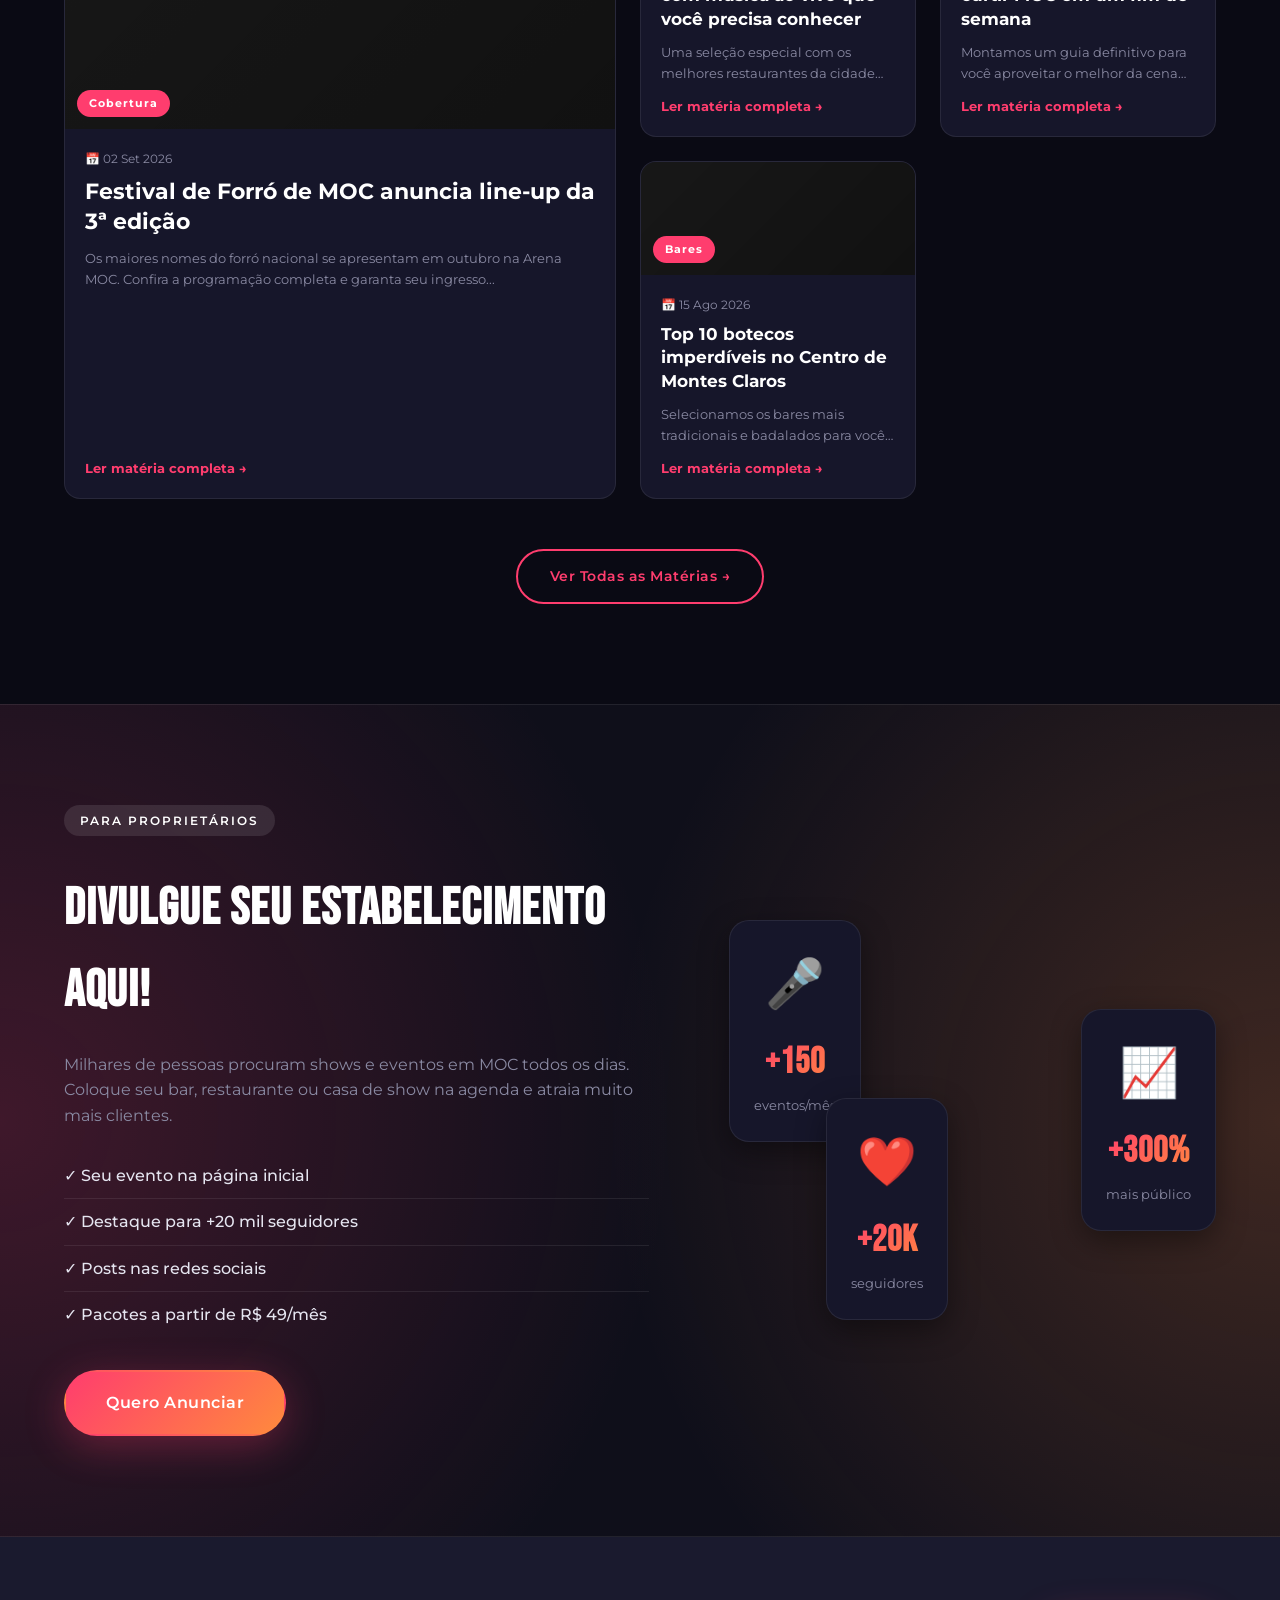
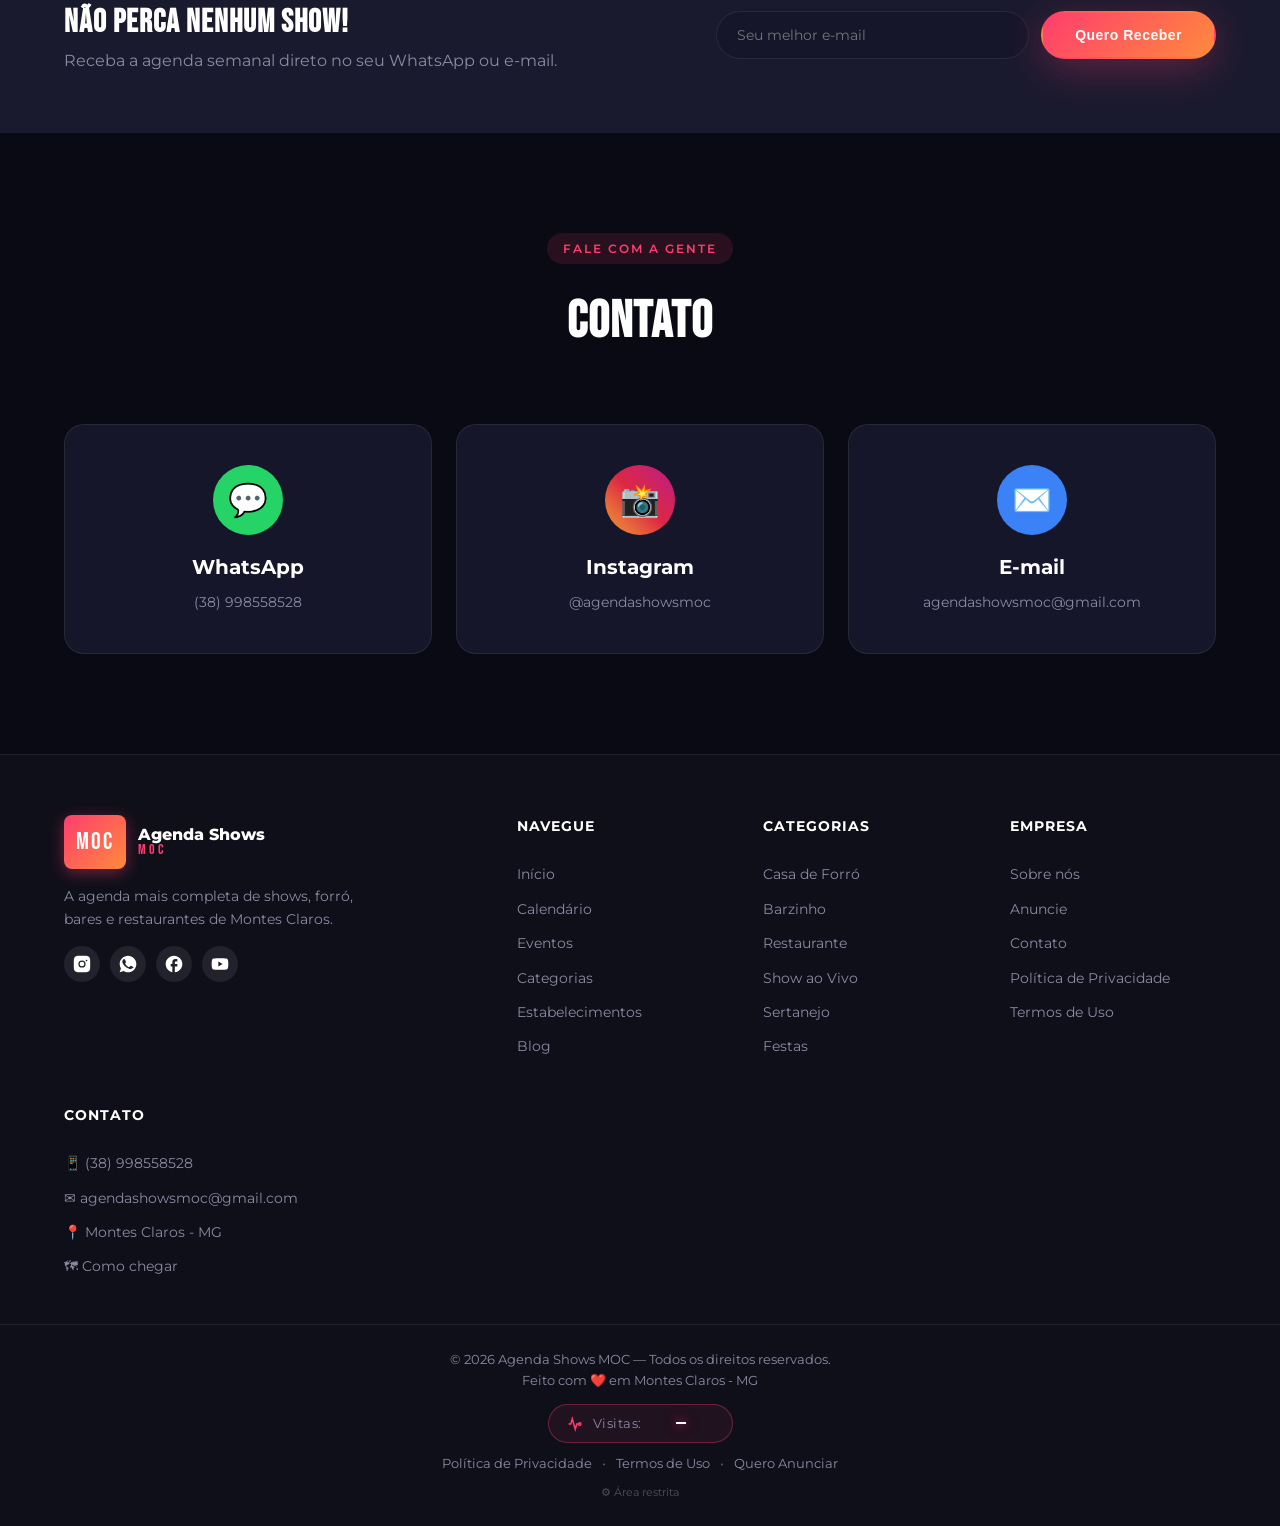
==== commit f3c10cc3: "feat: contador de visitas no topo, visualizações por evento e otimizações de carregamento 🤖 Generate" ====
--- a/index.html
+++ b/index.html
@@ -68,7 +68,7 @@
     <link rel="preconnect" href="https://fonts.gstatic.com" crossorigin>
     <link rel="preconnect" href="https://images.unsplash.com" crossorigin>
     <link href="https://fonts.googleapis.com/css2?family=Bebas+Neue&family=Montserrat:wght@400;500;600;700;800;900&family=Pacifico&display=swap" rel="stylesheet">
-    <link rel="stylesheet" href="styles.css?v=41">
+    <link rel="stylesheet" href="styles.css?v=42">
 </head>
 <body>
     <!-- HEADER -->
@@ -108,7 +108,7 @@
     <section class="hero" id="home">
         <div class="container hero-container">
             <div class="hero-img-wrapper">
-                <img class="hero-img" src="fotos/capa-show.jpg" alt="Shows e eventos em Montes Claros - Agenda Shows MOC" decoding="async">
+                <img class="hero-img" src="fotos/capa-show.jpg" alt="Shows e eventos em Montes Claros - Agenda Shows MOC" decoding="async" width="1200" height="675" fetchpriority="high">
             </div>
             <div class="hero-content">
                 <span class="hero-badge" data-cfg="heroBadge">MOC • Montes Claros</span>
@@ -123,6 +123,7 @@
                     <div class="stat"><strong data-target="80">0</strong><span>Estabelecimentos</span></div>
                     <div class="stat"><strong data-target="20">0</strong><span>Mil seguidores</span></div>
                     <div class="stat"><strong data-target="50">0</strong><strong style="margin-left:-2px">k+</strong><span>Visualizações</span></div>
+                    <div class="stat stat-visitas"><strong id="heroVisitCount">···</strong><span>Visitas no site</span></div>
                 </div>
             </div>
         </div>
@@ -221,7 +222,7 @@
                 </a>
 
                 <a href="#" class="cat-card cat-bar">
-                    <div class="cat-img" style="background-image:linear-gradient(135deg,rgba(0,0,0,0.35),rgba(0,0,0,0.55)),url('https://images.unsplash.com/photo-1514933651103-005eec06c04b?w=900&q=80')"></div>
+                    <div class="cat-img" style="background-image:linear-gradient(135deg,rgba(0,0,0,0.35),rgba(0,0,0,0.55)),url('https://images.unsplash.com/photo-1514933651103-005eec06c04b?w=600&q=70')"></div>
                     <div class="cat-body">
                         <div class="cat-badge">
                             <svg viewBox="0 0 24 24" fill="none" stroke="currentColor" stroke-width="2"><path d="M17 8h1a4 4 0 0 1 0 8h-1"/><path d="M3 8h14v9a4 4 0 0 1-4 4H7a4 4 0 0 1-4-4V8z"/><line x1="6" y1="2" x2="6" y2="5"/><line x1="10" y1="2" x2="10" y2="5"/><line x1="14" y1="2" x2="14" y2="5"/></svg>
@@ -237,7 +238,7 @@
                 </a>
 
                 <a href="#" class="cat-card cat-rest">
-                    <div class="cat-img" style="background-image:linear-gradient(135deg,rgba(0,0,0,0.35),rgba(0,0,0,0.55)),url('https://images.unsplash.com/photo-1555396273-367ea4eb4db5?w=900&q=80')"></div>
+                    <div class="cat-img" style="background-image:linear-gradient(135deg,rgba(0,0,0,0.35),rgba(0,0,0,0.55)),url('https://images.unsplash.com/photo-1555396273-367ea4eb4db5?w=600&q=70')"></div>
                     <div class="cat-body">
                         <div class="cat-badge">
                             <svg viewBox="0 0 24 24" fill="none" stroke="currentColor" stroke-width="2"><path d="M3 2v7c0 1.1.9 2 2 2h4a2 2 0 0 0 2-2V2"/><path d="M7 2v20"/><path d="M21 15V2v0a5 5 0 0 0-5 5v6c0 1.1.9 2 2 2h3zm0 0v7"/></svg>
@@ -253,7 +254,7 @@
                 </a>
 
                 <a href="#" class="cat-card cat-show">
-                    <div class="cat-img" style="background-image:linear-gradient(135deg,rgba(0,0,0,0.35),rgba(0,0,0,0.55)),url('https://images.unsplash.com/photo-1429962714451-bb934ecdc4ec?w=900&q=80')"></div>
+                    <div class="cat-img" style="background-image:linear-gradient(135deg,rgba(0,0,0,0.35),rgba(0,0,0,0.55)),url('https://images.unsplash.com/photo-1429962714451-bb934ecdc4ec?w=600&q=70')"></div>
                     <div class="cat-body">
                         <div class="cat-badge">
                             <svg viewBox="0 0 24 24" fill="none" stroke="currentColor" stroke-width="2"><path d="M12 1a3 3 0 0 0-3 3v8a3 3 0 0 0 6 0V4a3 3 0 0 0-3-3z"/><path d="M19 10v2a7 7 0 0 1-14 0v-2"/><line x1="12" y1="19" x2="12" y2="23"/><line x1="8" y1="23" x2="16" y2="23"/></svg>
@@ -269,7 +270,7 @@
                 </a>
 
                 <a href="#" class="cat-card cat-sertanejo">
-                    <div class="cat-img" style="background-image:linear-gradient(135deg,rgba(0,0,0,0.35),rgba(0,0,0,0.55)),url('https://images.unsplash.com/photo-1493225457124-a3eb161ffa5f?w=900&q=80')"></div>
+                    <div class="cat-img" style="background-image:linear-gradient(135deg,rgba(0,0,0,0.35),rgba(0,0,0,0.55)),url('https://images.unsplash.com/photo-1493225457124-a3eb161ffa5f?w=600&q=70')"></div>
                     <div class="cat-body">
                         <div class="cat-badge">
                             <svg viewBox="0 0 24 24" fill="none" stroke="currentColor" stroke-width="2"><circle cx="12" cy="12" r="10"/><path d="M2 12h20"/><path d="M12 2a15.3 15.3 0 0 1 4 10 15.3 15.3 0 0 1-4 10 15.3 15.3 0 0 1-4-10 15.3 15.3 0 0 1 4-10z"/></svg>
@@ -285,7 +286,7 @@
                 </a>
 
                 <a href="#" class="cat-card cat-pagode">
-                    <div class="cat-img" style="background-image:linear-gradient(135deg,rgba(0,0,0,0.35),rgba(0,0,0,0.55)),url('https://images.unsplash.com/photo-1571266028243-d220c6a35277?w=900&q=80')"></div>
+                    <div class="cat-img" style="background-image:linear-gradient(135deg,rgba(0,0,0,0.35),rgba(0,0,0,0.55)),url('https://images.unsplash.com/photo-1571266028243-d220c6a35277?w=600&q=70')"></div>
                     <div class="cat-body">
                         <div class="cat-badge">
                             <svg viewBox="0 0 24 24" fill="none" stroke="currentColor" stroke-width="2"><path d="M9 18V5l12-2v13"/><circle cx="6" cy="18" r="3"/><circle cx="18" cy="16" r="3"/></svg>
@@ -301,7 +302,7 @@
                 </a>
 
                 <a href="#" class="cat-card cat-rock">
-                    <div class="cat-img" style="background-image:linear-gradient(135deg,rgba(0,0,0,0.35),rgba(0,0,0,0.55)),url('https://images.unsplash.com/photo-1511671782779-c97d3d27a1d4?w=900&q=80')"></div>
+                    <div class="cat-img" style="background-image:linear-gradient(135deg,rgba(0,0,0,0.35),rgba(0,0,0,0.55)),url('https://images.unsplash.com/photo-1511671782779-c97d3d27a1d4?w=600&q=70')"></div>
                     <div class="cat-body">
                         <div class="cat-badge">
                             <svg viewBox="0 0 24 24" fill="none" stroke="currentColor" stroke-width="2"><polygon points="13 2 3 14 12 14 11 22 21 10 12 10 13 2"/></svg>
@@ -317,7 +318,7 @@
                 </a>
 
                 <a href="#" class="cat-card cat-festa">
-                    <div class="cat-img" style="background-image:linear-gradient(135deg,rgba(0,0,0,0.35),rgba(0,0,0,0.55)),url('https://images.unsplash.com/photo-1492684223066-81342ee5ff30?w=900&q=80')"></div>
+                    <div class="cat-img" style="background-image:linear-gradient(135deg,rgba(0,0,0,0.35),rgba(0,0,0,0.55)),url('https://images.unsplash.com/photo-1492684223066-81342ee5ff30?w=600&q=70')"></div>
                     <div class="cat-body">
                         <div class="cat-badge">
                             <svg viewBox="0 0 24 24" fill="none" stroke="currentColor" stroke-width="2"><path d="M5.8 11.3 2 22l10.7-3.79"/><path d="M4 3h.01"/><path d="M22 8h.01"/><path d="M15 2h.01"/><path d="M22 20h.01"/><path d="m22 2-2.24.75a2.9 2.9 0 0 0-1.96 3.12c.1.86-.57 1.63-1.45 1.63h-.38c-.86 0-1.6.6-1.76 1.44L14 10"/><path d="m22 13-1.7-.74a2.9 2.9 0 0 0-3.79 1.27l-.17.33a2.9 2.9 0 0 1-3.79 1.27L12 14.7"/></svg>
@@ -721,7 +722,7 @@
             </div>
             <div class="blog-grid">
                 <article class="blog-card blog-destaque">
-                    <div class="blog-img" style="background-image:linear-gradient(135deg,rgba(255,61,110,0.5),rgba(124,58,237,0.5)),url('https://images.unsplash.com/photo-1493225457124-a3eb161ffa5f?w=800&q=80')">
+                    <div class="blog-img" style="background-image:linear-gradient(135deg,rgba(255,61,110,0.5),rgba(124,58,237,0.5)),url('https://images.unsplash.com/photo-1493225457124-a3eb161ffa5f?w=600&q=70')">
                         <span class="blog-cat">Cobertura</span>
                     </div>
                     <div class="blog-body">
@@ -732,7 +733,7 @@
                     </div>
                 </article>
                 <article class="blog-card">
-                    <div class="blog-img" style="background-image:linear-gradient(135deg,rgba(245,158,11,0.5),rgba(239,68,68,0.5)),url('https://images.unsplash.com/photo-1414235077428-338989a2e8c0?w=800&q=80')">
+                    <div class="blog-img" style="background-image:linear-gradient(135deg,rgba(245,158,11,0.5),rgba(239,68,68,0.5)),url('https://images.unsplash.com/photo-1414235077428-338989a2e8c0?w=600&q=70')">
                         <span class="blog-cat">Gastronomia</span>
                     </div>
                     <div class="blog-body">
@@ -743,7 +744,7 @@
                     </div>
                 </article>
                 <article class="blog-card">
-                    <div class="blog-img" style="background-image:linear-gradient(135deg,rgba(124,58,237,0.5),rgba(59,130,246,0.5)),url('https://images.unsplash.com/photo-1493676304819-0d7a8d026dcf?w=800&q=80')">
+                    <div class="blog-img" style="background-image:linear-gradient(135deg,rgba(124,58,237,0.5),rgba(59,130,246,0.5)),url('https://images.unsplash.com/photo-1493676304819-0d7a8d026dcf?w=600&q=70')">
                         <span class="blog-cat">Dicas</span>
                     </div>
                     <div class="blog-body">
@@ -754,7 +755,7 @@
                     </div>
                 </article>
                 <article class="blog-card">
-                    <div class="blog-img" style="background-image:linear-gradient(135deg,rgba(16,185,129,0.5),rgba(5,150,105,0.5)),url('https://images.unsplash.com/photo-1538488749019-edaaee8060dc?w=800&q=80')">
+                    <div class="blog-img" style="background-image:linear-gradient(135deg,rgba(16,185,129,0.5),rgba(5,150,105,0.5)),url('https://images.unsplash.com/photo-1538488749019-edaaee8060dc?w=600&q=70')">
                         <span class="blog-cat">Bares</span>
                     </div>
                     <div class="blog-body">
@@ -1023,6 +1024,6 @@
     <!-- TOAST -->
     <div class="toast" id="toast"></div>
 
-    <script src="script.js?v=33"></script>
+    <script src="script.js?v=36"></script>
 </body>
 </html>
--- a/styles.css
+++ b/styles.css
@@ -267,8 +267,10 @@
     border: 1px solid var(--border);
     border-radius: 16px;
 }
+.hero-stats:has(.stat-visitas) { grid-template-columns: repeat(5, 1fr); }
 
 .stat { text-align: center; }
+.stat-visitas strong { text-shadow: 0 0 14px rgba(255, 61, 110, 0.5); }
 .stat strong {
     display: block;
     font-family: 'Bebas Neue', sans-serif;
@@ -970,6 +972,14 @@
 .footer-bottom p { color: var(--gray); font-size: 13px; }
 
 /* ============== CONTADOR DE VISITAS ============== */
+.event-views {
+    display: inline-block;
+    margin-left: 10px;
+    color: var(--gray);
+    font-size: 11px;
+    letter-spacing: 0.5px;
+    user-select: none;
+}
 .visit-counter {
     display: inline-flex;
     align-items: center;
